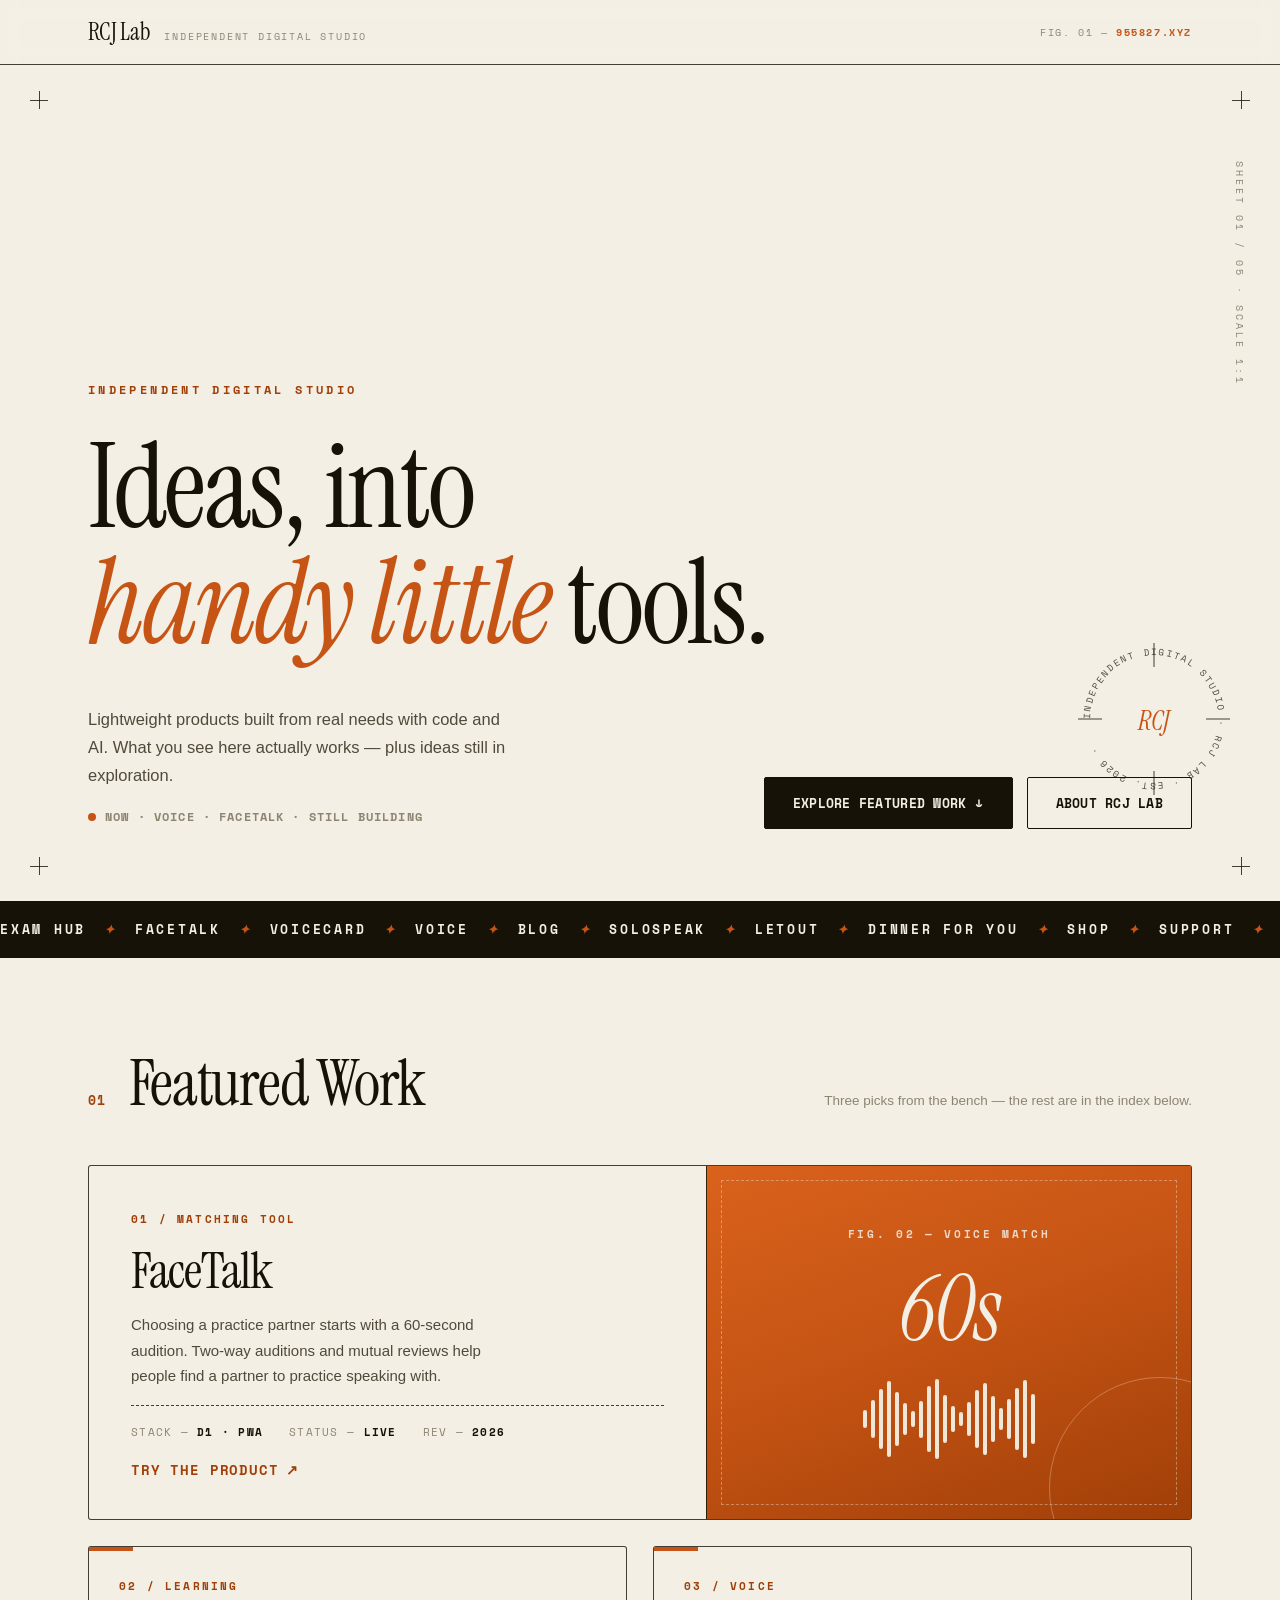
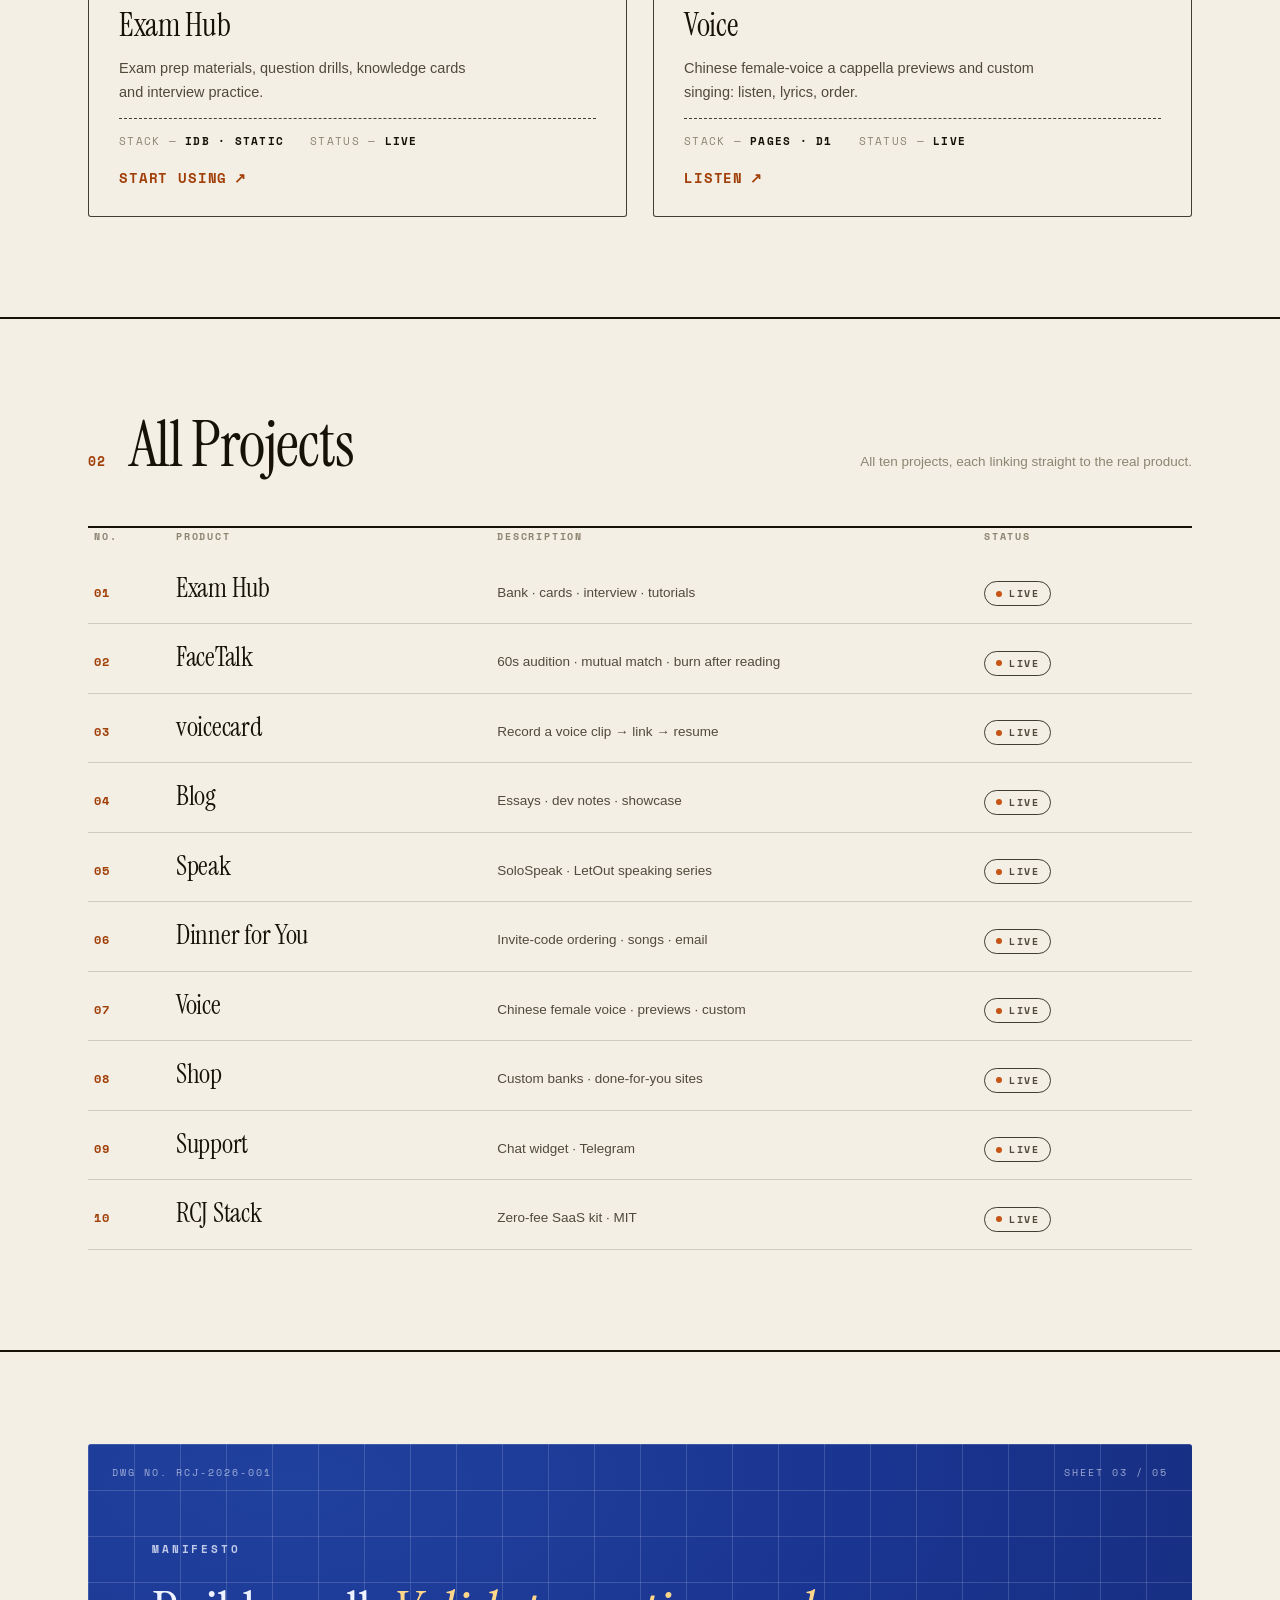
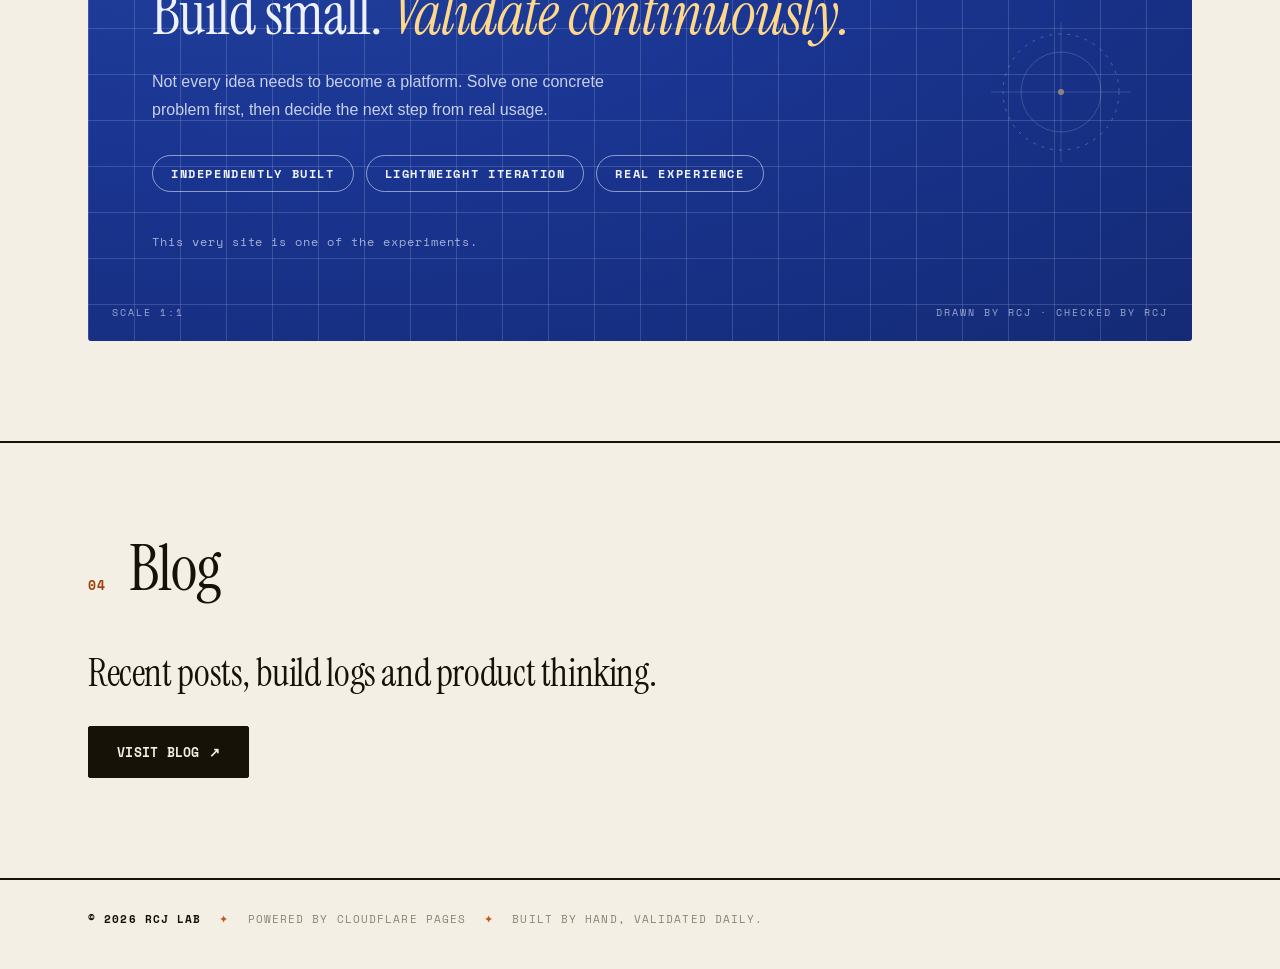
==== index.html @ c930bc8a "feat(home): visual overhaul — drafting-desk editorial redesign Paper editorial aesthetic with drafti" ====
<!DOCTYPE html>
<html lang="en">
<head>
  <meta charset="UTF-8" />
  <meta name="viewport" content="width=device-width, initial-scale=1.0" />
  <meta name="theme-color" content="#f3efe5" />
  <meta name="baidu-site-verification" content="codeva-40LTzpn5C7" />
  <meta name="bytedance-verification-code" content="Mkh+s4SDJ3anPs13BmdV" />
  <title>RCJ Lab · Independent Digital Studio</title>
  <link rel="canonical" href="https://955827.xyz/" />
  <meta name="description" content="RCJ Lab — an independent digital studio turning ideas into handy little tools. Exam prep, speaking, voice, content & life — ten real products, served fast." />
  <!-- Open Graph / 社交分享 -->
  <meta property="og:type" content="website" />
  <meta property="og:site_name" content="RCJ Lab" />
  <meta property="og:title" content="RCJ Lab · Independent Digital Studio" />
  <meta property="og:description" content="An independent digital studio turning ideas into handy little tools. Exam prep, speaking, voice, content & life — ten real products, served fast." />
  <meta property="og:url" content="https://955827.xyz/" />
  <meta name="twitter:card" content="summary_large_image" />
  <meta name="twitter:title" content="RCJ Lab · Independent Digital Studio" />
  <meta name="twitter:description" content="An independent digital studio turning ideas into handy little tools. Exam prep, speaking, voice, content & life — ten real products, served fast." />
  <meta property="og:image" content="https://955827.xyz/assets/og-cover.png" />
  <meta name="twitter:image" content="https://955827.xyz/assets/og-cover.png" />
  <script type="application/ld+json">
  {
    "@context": "https://schema.org",
    "@type": "WebSite",
    "name": "RCJ Lab",
    "url": "https://955827.xyz/",
    "description": "RCJ Lab — an independent digital studio turning ideas into handy little tools.",
    "author": {
      "@type": "Person",
      "name": "RCJ9527"
    }
  }
  </script>
  <link rel="icon" href="data:image/svg+xml,%3Csvg xmlns='http://www.w3.org/2000/svg' viewBox='0 0 64 64'%3E%3Crect width='64' height='64' rx='14' fill='%23f5b355'/%3E%3Ctext x='32' y='45' text-anchor='middle' font-family='system-ui' font-size='34' font-weight='800' fill='%2313101a'%3ER%3C/text%3E%3C/svg%3E" />
  <link rel="preload" href="assets/fonts/instrument-serif-400.woff2" as="font" type="font/woff2" crossorigin />
  <link rel="preload" href="assets/fonts/space-mono-700.woff2" as="font" type="font/woff2" crossorigin />
  <link rel="preload" href="assets/fonts/rcj-serif-sc-700.subset.woff2" as="font" type="font/woff2" crossorigin />
  <script>document.documentElement.classList.add('js');</script>
  <style>
    /* ============================================================
       RCJ Lab · 主站改版 2026-10-25 「Drafting Desk」
       纸面编辑排版 · 工程图纸标注语言 · 蓝晒图宣言区块
       字体：Instrument Serif（display）+ Space Mono（标注）+ 系统正文
       约束：首屏不依赖 JS；无大型图片/动画库；尊重 prefers-reduced-motion
       ============================================================ */
    /* 自托管显示/标注字体（latin 子集，共 ~76KB，零第三方请求）：
       Instrument Serif 做 display 标题，Space Mono 做图纸标注；zh/ja 标题回退 Noto Serif SC 子集 */
    @font-face {
      font-family: "Instrument Serif";
      src: url("assets/fonts/instrument-serif-400.woff2") format("woff2");
      font-weight: 400; font-style: normal; font-display: swap;
    }
    @font-face {
      font-family: "Instrument Serif";
      src: url("assets/fonts/instrument-serif-400-italic.woff2") format("woff2");
      font-weight: 400; font-style: italic; font-display: swap;
    }
    @font-face {
      font-family: "Space Mono";
      src: url("assets/fonts/space-mono-400.woff2") format("woff2");
      font-weight: 400; font-style: normal; font-display: swap;
    }
    @font-face {
      font-family: "Space Mono";
      src: url("assets/fonts/space-mono-700.woff2") format("woff2");
      font-weight: 700; font-style: normal; font-display: swap;
    }
    /* 自托管 Noto Serif SC 700 子集：zh/ja 标题回退用 */
    @font-face {
      font-family: "Noto Serif SC";
      src: url("assets/fonts/rcj-serif-sc-700.subset.woff2") format("woff2");
      font-weight: 700;
      font-style: normal;
      font-display: swap;
    }
    :root {
      --paper: #f3efe5;
      --paper-2: #ebe5d6;
      --ink: #171208;
      --ink-2: #514a3b;
      --ink-3: #8d8471;
      --line: rgba(23, 18, 8, .16);
      --line-strong: rgba(23, 18, 8, .8);
      --accent: #c65414;
      --accent-deep: #a03f08;
      --accent-soft: rgba(198, 84, 20, .08);
      --blueprint: #1a3591;
      --blueprint-deep: #142a75;
      --bp-ink: #eef2ff;
      --bp-line: rgba(238, 242, 255, .16);
      --serif: "Instrument Serif", Georgia, "Times New Roman", "Noto Serif SC", "Songti SC", "SimSun", serif;
      --mono: "Space Mono", ui-monospace, "SF Mono", "Cascadia Mono", Consolas, monospace;
      --sans: -apple-system, BlinkMacSystemFont, "Segoe UI", "PingFang SC", "Hiragino Sans GB", "Microsoft YaHei", "Noto Sans CJK SC", sans-serif;
      --maxw: 1160px;
    }
    * { box-sizing: border-box; margin: 0; padding: 0; }
    html { scroll-behavior: smooth; }
    @media (prefers-reduced-motion: reduce) { html { scroll-behavior: auto; } }
    body {
      font-family: var(--sans);
      background: var(--paper);
      color: var(--ink);
      font-size: 16px;
      line-height: 1.7;
      -webkit-font-smoothing: antialiased;
      text-rendering: optimizeLegibility;
    }
    a { color: inherit; text-decoration: none; }
    a:focus-visible, button:focus-visible { outline: 2px solid var(--accent); outline-offset: 3px; }
    ::selection { background: var(--ink); color: var(--paper); }
    .container { max-width: var(--maxw); margin: 0 auto; padding: 0 28px; }
    main { position: relative; z-index: 1; }
    section[id] { scroll-margin-top: 76px; }

    /* ---------- 顶部导航 ---------- */
    .site-header {
      position: sticky; top: 0; z-index: 50;
      background: rgba(243, 239, 229, .88);
      -webkit-backdrop-filter: blur(8px);
      backdrop-filter: blur(8px);
      border-bottom: 1px solid var(--line-strong);
    }
    .header-inner { display: flex; align-items: center; gap: 20px; min-height: 64px; }
    .wordmark { display: flex; align-items: baseline; gap: 14px; }
    .wm-name { font-family: var(--serif); font-size: 24px; font-weight: 400; letter-spacing: -.01em; }
    .wm-sub { font-family: var(--mono); font-size: 10px; letter-spacing: .18em; color: var(--ink-3); text-transform: uppercase; }
    .header-reg { margin-left: auto; font-family: var(--mono); font-size: 10px; letter-spacing: .16em; color: var(--ink-3); }
    .header-reg b { color: var(--accent); font-weight: 700; }

    /* ---------- 通用排版件 ---------- */
    .mono-tag {
      display: inline-flex; align-items: center; gap: 10px;
      font-family: var(--mono); font-size: 11px; font-weight: 700;
      letter-spacing: .2em; text-transform: uppercase; color: var(--accent-deep);
    }
    .mono-tag::before { content: ""; width: 26px; height: 2px; background: var(--accent); }

    /* ---------- Hero（图纸桌 · 不对称左对齐 + 定位十字 + 旋转印章） ---------- */
    .hero {
      position: relative; overflow: hidden;
      min-height: calc(100vh - 64px);
      display: flex; align-items: flex-end;
      padding: 96px 0 72px;
    }
    /* 图纸定位十字（四角 registration marks） */
    .reg { position: absolute; width: 18px; height: 18px; pointer-events: none; }
    .reg::before, .reg::after { content: ""; position: absolute; background: var(--line-strong); }
    .reg::before { left: 50%; top: 0; width: 1px; height: 100%; }
    .reg::after { top: 50%; left: 0; height: 1px; width: 100%; }
    .reg.tl { top: 26px; left: 30px; } .reg.tr { top: 26px; right: 30px; }
    .reg.bl { bottom: 26px; left: 30px; } .reg.br { bottom: 26px; right: 30px; }
    .hero-inner { position: relative; z-index: 2; width: 100%; }
    .hero-eyebrow { font-family: var(--mono); font-size: 12px; font-weight: 700; letter-spacing: .28em; color: var(--accent-deep); text-transform: uppercase; }
    .hero-title {
      margin-top: 30px;
      font-family: var(--serif); font-weight: 400;
      font-size: clamp(3.2rem, 9.2vw, 8.6rem);
      line-height: .98; letter-spacing: -.02em;
      max-width: 12em;
    }
    .hero-title em { font-style: italic; color: var(--accent); }
    html[lang="zh-CN"] .hero-title em, html[lang="ja"] .hero-title em { font-style: normal; }
    .hero-foot { display: flex; align-items: flex-end; justify-content: space-between; gap: 40px; margin-top: 44px; flex-wrap: wrap; }
    .hero-sub { max-width: 46ch; color: var(--ink-2); font-size: 16.5px; }
    .hero-now {
      margin-top: 18px; display: inline-flex; align-items: center; gap: 9px;
      font-family: var(--mono); font-size: 11.5px; font-weight: 700; letter-spacing: .1em; text-transform: uppercase; color: var(--ink-3);
    }
    .live-dot { width: 8px; height: 8px; border-radius: 50%; background: var(--accent); animation: live-pulse 2.4s ease-in-out infinite; }
    @keyframes live-pulse { 0%, 100% { box-shadow: 0 0 0 0 rgba(198, 84, 20, .45); } 50% { box-shadow: 0 0 0 7px rgba(198, 84, 20, 0); } }
    @media (prefers-reduced-motion: reduce) { .live-dot { animation: none; } }
    .hero-ctas { display: flex; gap: 14px; margin-top: 30px; flex-wrap: wrap; }
    .btn {
      position: relative; display: inline-flex; align-items: center; gap: 9px;
      padding: 14px 28px; border-radius: 2px; font-weight: 700;
      font-family: var(--mono); font-size: 13px; letter-spacing: .02em; text-transform: uppercase;
      border: 1px solid var(--ink);
      transition: background .18s ease, color .18s ease, border-color .18s ease, transform .18s ease;
    }
    .btn-primary { background: var(--ink); color: var(--paper); }
    .btn-primary:hover { background: var(--accent); border-color: var(--accent); transform: translateY(-2px); }
    .btn-ghost { background: transparent; color: var(--ink); }
    .btn-ghost:hover { background: var(--ink); color: var(--paper); transform: translateY(-2px); }
    .btn .arr { display: inline-block; transition: transform .18s ease; }
    .btn:hover .arr { transform: translateX(4px); }
    /* 旋转圆章（SVG textPath，装饰） */
    .stamp {
      position: absolute; right: 40px; bottom: 96px; z-index: 1;
      width: 172px; height: 172px; pointer-events: none;
    }
    .stamp .ring { animation: spin 42s linear infinite; transform-origin: 50% 50%; }
    @keyframes spin { to { transform: rotate(360deg); } }
    @media (prefers-reduced-motion: reduce) { .stamp .ring { animation: none; } }
    .stamp text { font-family: var(--mono); font-size: 9.2px; letter-spacing: .16em; fill: var(--ink-2); }
    .stamp .core { font-family: var(--serif); font-style: italic; font-size: 26px; fill: var(--accent); letter-spacing: 0; }
    .stamp .cross { stroke: var(--line-strong); stroke-width: 1; }
    .hero-meta {
      position: absolute; top: 96px; right: 32px; z-index: 1;
      writing-mode: vertical-rl;
      font-family: var(--mono); font-size: 10px; letter-spacing: .3em; color: var(--ink-3); text-transform: uppercase;
    }
    /* Hero 入场编排 */
    .hero-eyebrow, .hero-title, .hero-foot, .hero-ctas, .stamp, .hero-meta {
      opacity: 0; animation: heroRise .9s cubic-bezier(.22, 1.2, .36, 1) both;
    }
    .hero-eyebrow { animation-delay: .05s; }
    .hero-title { animation-delay: .16s; }
    .hero-foot { animation-delay: .34s; }
    .hero-ctas { animation-delay: .48s; }
    .stamp { animation-delay: .62s; }
    .hero-meta { animation-delay: .68s; }
    @keyframes heroRise { from { opacity: 0; transform: translateY(22px); } to { opacity: 1; transform: translateY(0); } }
    @media (prefers-reduced-motion: reduce) {
      .hero-eyebrow, .hero-title, .hero-foot, .hero-ctas, .stamp, .hero-meta { animation: none; opacity: 1; }
    }

    /* ---------- 跑马灯（产品索引条，CSS 无限滚动） ---------- */
    .marquee {
      background: var(--ink); color: var(--paper);
      overflow: hidden; white-space: nowrap;
      padding: 13px 0; border-top: 1px solid var(--ink); border-bottom: 1px solid var(--ink);
    }
    .marquee-track { display: inline-flex; animation: mq 26s linear infinite; }
    .marquee-track > span {
      font-family: var(--mono); font-size: 12.5px; font-weight: 700; letter-spacing: .22em; text-transform: uppercase;
      padding-right: .22em;
    }
    .marquee-track .sep { color: var(--accent); padding: 0 18px; }
    @keyframes mq { to { transform: translateX(-50%); } }
    @media (prefers-reduced-motion: reduce) { .marquee-track { animation: none; } }

    /* ---------- 通用区块（顶部粗实线 = 图纸分幅线） ---------- */
    .section { padding: 92px 0 100px; border-top: 2px solid var(--ink); }
    .sec-head {
      display: flex; align-items: baseline; gap: 22px; flex-wrap: wrap;
      margin-bottom: 48px;
    }
    .sec-num { font-family: var(--mono); font-size: 13px; font-weight: 700; color: var(--accent-deep); letter-spacing: .1em; }
    .sec-title { font-family: var(--serif); font-weight: 400; font-size: clamp(2.4rem, 5vw, 4.2rem); letter-spacing: -.02em; line-height: 1.05; }
    .sec-sub { margin-left: auto; color: var(--ink-3); font-size: 13.5px; max-width: 30em; text-align: right; }

    /* ---------- 精选作品（规格卡） ---------- */
    .feature-card {
      display: grid; grid-template-columns: 1.12fr .88fr;
      background: var(--paper); border: 1px solid var(--line-strong); border-radius: 3px;
      transition: transform .22s ease, box-shadow .22s ease;
      position: relative;
    }
    .feature-card::after {
      content: "↗"; position: absolute; top: 14px; right: 16px; z-index: 3;
      font-family: var(--mono); font-size: 18px; color: var(--paper);
      opacity: 0; transform: translate(-6px, 6px); transition: opacity .2s ease, transform .2s ease;
    }
    .feature-card:hover { transform: translateY(-4px); box-shadow: 8px 8px 0 var(--ink); }
    .feature-card:hover::after { opacity: 1; transform: translate(0, 0); }
    @media (hover: none) { .feature-card:hover { transform: none; box-shadow: none; } }
    .feature-info { padding: 44px 42px 38px; display: flex; flex-direction: column; align-items: flex-start; gap: 16px; }
    .feature-tag { font-family: var(--mono); font-size: 11px; font-weight: 700; letter-spacing: .2em; color: var(--accent-deep); text-transform: uppercase; }
    .feature-name { font-family: var(--serif); font-weight: 400; font-size: clamp(2.4rem, 4vw, 3.8rem); letter-spacing: -.02em; line-height: 1; }
    .feature-desc { color: var(--ink-2); font-size: 15px; max-width: 46ch; }
    .feature-spec {
      margin-top: auto; padding-top: 18px; width: 100%;
      border-top: 1px dashed var(--line-strong);
      display: flex; gap: 26px; flex-wrap: wrap;
      font-family: var(--mono); font-size: 10.5px; letter-spacing: .12em; text-transform: uppercase; color: var(--ink-3);
    }
    .feature-spec b { color: var(--ink); font-weight: 700; }
    .feature-cta { color: var(--accent-deep); font-weight: 700; font-size: 14px; font-family: var(--mono); letter-spacing: .06em; text-transform: uppercase; display: inline-flex; align-items: center; gap: 7px; }
    .feature-cta span:last-child { display: inline-block; transition: transform .18s ease; }
    .feature-card:hover .feature-cta span:last-child { transform: translateX(5px); }
    /* 主卡视觉区：信号橙底 + 声波（品牌记忆点） */
    .feature-visual {
      position: relative; overflow: hidden;
      background: linear-gradient(160deg, #d9621c 0%, var(--accent) 46%, var(--accent-deep) 100%);
      border-left: 1px solid var(--line-strong);
      display: flex; flex-direction: column; justify-content: center; align-items: center; gap: 22px; padding: 40px;
    }
    .feature-visual::before {
      content: ""; position: absolute; inset: 14px;
      border: 1px dashed rgba(243, 239, 229, .38); pointer-events: none;
    }
    .feature-visual::after {
      content: ""; position: absolute; width: 220px; height: 220px; border: 1px solid rgba(243, 239, 229, .3);
      border-radius: 50%; right: -80px; bottom: -80px;
    }
    .visual-label { font-family: var(--mono); font-size: 11px; font-weight: 700; letter-spacing: .24em; color: rgba(243, 239, 229, .85); text-transform: uppercase; }
    .visual-big { font-family: var(--serif); font-style: italic; font-size: clamp(4rem, 7vw, 6.4rem); color: var(--paper); line-height: 1; letter-spacing: -.02em; }
    .wave { display: flex; align-items: center; gap: 4px; height: 84px; }
    .wave i { width: 4px; border-radius: 2px; background: rgba(243, 239, 229, .95); transform-origin: center; animation: eq 1.7s ease-in-out infinite alternate; }
    .wave i:nth-child(3n) { animation-duration: 1.4s; animation-delay: -.3s; }
    .wave i:nth-child(3n+1) { animation-duration: 1.9s; animation-delay: -.8s; }
    .wave i:nth-child(3n+2) { animation-duration: 1.6s; animation-delay: -.5s; }
    @keyframes eq { from { transform: scaleY(.3); } to { transform: scaleY(1); } }
    @media (prefers-reduced-motion: reduce) { .wave i { animation: none; } }
    .feature-secondary { display: grid; grid-template-columns: repeat(2, 1fr); gap: 26px; margin-top: 26px; }
    .mini-card {
      position: relative; background: var(--paper);
      border: 1px solid var(--line-strong); border-radius: 3px;
      padding: 30px 30px 26px; display: flex; flex-direction: column; gap: 13px;
      transition: transform .22s ease, box-shadow .22s ease;
    }
    .mini-card:hover { transform: translateY(-4px); box-shadow: 8px 8px 0 var(--ink); }
    @media (hover: none) { .mini-card:hover { transform: none; box-shadow: none; } }
    .mini-card::before { content: ""; position: absolute; top: 0; left: 0; width: 44px; height: 4px; background: var(--accent); }
    .mini-name { font-family: var(--serif); font-weight: 400; font-size: 2rem; letter-spacing: -.01em; line-height: 1.05; }
    .mini-desc { color: var(--ink-2); font-size: 14.5px; max-width: 44ch; }
    .mini-card .feature-spec { margin-top: auto; padding-top: 14px; }
    .mini-card .feature-cta { margin-top: 2px; }

    /* ---------- 全部项目（BOM 索引表） ---------- */
    .bom { border-top: 2px solid var(--ink); }
    .bom-row {
      display: grid; grid-template-columns: 64px 1.1fr 1.7fr 150px 34px;
      align-items: baseline; gap: 18px;
      padding: 17px 6px; border-bottom: 1px solid var(--line);
      transition: background .16s ease, padding .16s ease;
      position: relative;
    }
    .bom-row:hover { background: var(--accent-soft); padding-left: 14px; }
    .bom-no { font-family: var(--mono); font-size: 12px; font-weight: 700; color: var(--accent-deep); letter-spacing: .08em; }
    .bom-name { font-family: var(--serif); font-size: 1.7rem; letter-spacing: -.01em; line-height: 1.15; }
    .bom-desc { color: var(--ink-2); font-size: 13.5px; }
    .bom-status {
      justify-self: start; display: inline-flex; align-items: center; gap: 7px;
      font-family: var(--mono); font-size: 10px; font-weight: 700; letter-spacing: .16em; text-transform: uppercase;
      border: 1px solid var(--line-strong); border-radius: 999px; padding: 3px 11px; color: var(--ink-2);
    }
    .bom-status i { width: 6px; height: 6px; border-radius: 50%; background: var(--accent); }
    .bom-arr { font-family: var(--mono); font-size: 15px; color: var(--ink); opacity: 0; transform: translateX(-8px); transition: opacity .18s ease, transform .18s ease; }
    .bom-row:hover .bom-arr { opacity: 1; transform: translateX(0); }
    .bom-head {
      display: grid; grid-template-columns: 64px 1.1fr 1.7fr 150px 34px; gap: 18px;
      padding: 0 6px 10px;
      font-family: var(--mono); font-size: 10px; font-weight: 700; letter-spacing: .18em; text-transform: uppercase; color: var(--ink-3);
    }

    /* ---------- 蓝晒图宣言（About） ---------- */
    .blueprint {
      position: relative; overflow: hidden;
      background:
        linear-gradient(var(--bp-line) 1px, transparent 1px),
        linear-gradient(90deg, var(--bp-line) 1px, transparent 1px),
        radial-gradient(120% 130% at 18% 8%, #21419e 0%, var(--blueprint) 44%, var(--blueprint-deep) 100%);
      background-size: 46px 46px, 46px 46px, 100% 100%;
      color: var(--bp-ink);
      border-radius: 3px;
      padding: 96px 64px 88px;
    }
    .bp-meta { position: absolute; font-family: var(--mono); font-size: 10px; letter-spacing: .2em; color: rgba(238, 242, 255, .62); text-transform: uppercase; }
    .bp-meta.tl { top: 20px; left: 24px; } .bp-meta.tr { top: 20px; right: 24px; }
    .bp-meta.bl { bottom: 20px; left: 24px; } .bp-meta.br { bottom: 20px; right: 24px; }
    .bp-eyebrow { font-family: var(--mono); font-size: 11px; font-weight: 700; letter-spacing: .26em; text-transform: uppercase; color: rgba(238, 242, 255, .78); }
    .bp-big {
      margin-top: 24px;
      font-family: var(--serif); font-weight: 400;
      font-size: clamp(2.2rem, 4.6vw, 4rem); line-height: 1.12; letter-spacing: -.015em;
      max-width: 22em;
    }
    .bp-big em { font-style: italic; color: #ffd78a; }
    .bp-body { margin-top: 20px; color: rgba(238, 242, 255, .82); font-size: 16px; max-width: 56ch; }
    .bp-tags { display: flex; gap: 12px; flex-wrap: wrap; margin-top: 32px; list-style: none; }
    .bp-tags li {
      font-family: var(--mono); font-size: 11.5px; font-weight: 700; letter-spacing: .14em; text-transform: uppercase;
      border: 1px solid rgba(238, 242, 255, .55); border-radius: 999px; padding: 8px 18px;
    }
    .bp-note { margin-top: 40px; font-family: var(--mono); font-size: 12px; letter-spacing: .08em; color: rgba(238, 242, 255, .66); }
    .bp-compass { position: absolute; right: 56px; top: 50%; transform: translateY(-50%); opacity: .5; pointer-events: none; }
    .bp-compass .c1 { animation: spin 60s linear infinite; transform-origin: 50% 50%; }
    @media (prefers-reduced-motion: reduce) { .bp-compass .c1 { animation: none; } }

    /* ---------- Blog ---------- */
    .blog-line { font-family: var(--serif); font-size: clamp(1.6rem, 3vw, 2.6rem); font-weight: 400; letter-spacing: -.01em; max-width: 24em; line-height: 1.2; }
    .blog .btn { margin-top: 30px; }

    /* ---------- 页脚（链接克制：0 链接） ---------- */
    .site-footer { border-top: 2px solid var(--ink); padding: 30px 0 40px; }
    .footer-inner { display: flex; align-items: center; gap: 18px; flex-wrap: wrap; font-family: var(--mono); font-size: 11px; letter-spacing: .1em; text-transform: uppercase; color: var(--ink-3); }
    .footer-brand { font-weight: 700; color: var(--ink); }
    .footer-inner .sep { color: var(--accent); }

    /* ---------- 滚动显现 ---------- */
    html.js .reveal { opacity: 0; transform: translateY(16px); transition: opacity .6s cubic-bezier(.22, 1.05, .36, 1), transform .6s cubic-bezier(.22, 1.05, .36, 1); }
    html.js .reveal.is-visible { opacity: 1; transform: none; }
    @media (prefers-reduced-motion: reduce) {
      html.js .reveal { opacity: 1; transform: none; transition: none; }
      .feature-card:hover, .mini-card:hover, .btn:hover { transform: none; box-shadow: none; }
    }

    /* ---------- 响应式 ---------- */
    @media (max-width: 980px) {
      .bom-head { grid-template-columns: 44px 1.1fr 1.4fr 34px; }
      .bom-head .h-status { display: none; }
      .bom-row { grid-template-columns: 44px 1.1fr 1.4fr 34px; }
      .bom-status { display: none; }
      .stamp { width: 130px; height: 130px; right: 26px; bottom: 80px; }
      .blueprint { padding: 72px 40px 64px; }
      .bp-compass { display: none; }
    }
    @media (max-width: 900px) {
      .feature-card { grid-template-columns: 1fr; }
      .feature-visual { border-left: 0; border-top: 1px solid var(--line-strong); padding: 30px; min-height: 240px; }
      .feature-secondary { grid-template-columns: 1fr; }
      .sec-sub { margin-left: 0; text-align: left; }
      .hero-meta { display: none; }
    }
    @media (max-width: 640px) {
      .container { padding: 0 20px; }
      .header-inner { min-height: 56px; }
      .wm-sub { display: none; }
      .header-reg { display: none; }
      .hero { padding: 64px 0 56px; min-height: auto; }
      .reg.tl, .reg.tr { top: 16px; } .reg.bl, .reg.br { bottom: 16px; }
      .reg.tl, .reg.bl { left: 18px; } .reg.tr, .reg.br { right: 18px; }
      .stamp { display: none; }
      .hero-foot { margin-top: 32px; }
      .section { padding: 60px 0 64px; }
      .sec-head { margin-bottom: 32px; }
      .feature-info { padding: 28px 24px 24px; }
      .bom-head { grid-template-columns: 34px 1fr 34px; }
      .bom-head .h-desc { display: none; }
      .bom-row { grid-template-columns: 34px 1fr 34px; row-gap: 4px; }
      .bom-desc { grid-column: 2; grid-row: 2; }
      .bom-name { font-size: 1.35rem; }
      .blueprint { padding: 56px 24px 52px; }
      .bp-meta.tr, .bp-meta.bl { display: none; }
      .hero-ctas { flex-direction: column; align-items: stretch; }
      .btn { justify-content: center; }
      .site-footer { padding: 24px 0 32px; }
    }
    @media (min-width: 1440px) {
      :root { --maxw: 1260px; }
      .section { padding: 108px 0 116px; }
      .blueprint { padding: 112px 72px 100px; }
    }
  </style>
  <noscript>
    <style>html.js .reveal { opacity: 1 !important; transform: none !important; }</style>
  </noscript>
</head>
<body>
  <!-- ============== 顶部导航 ============== -->
  <header class="site-header">
    <div class="container header-inner">
      <a class="wordmark" href="/" aria-label="RCJ Lab">
        <span class="wm-name">RCJ Lab</span>
        <span class="wm-sub">Independent Digital Studio</span>
      </a>
      <span class="header-reg" aria-hidden="true">FIG. 01 — <b>955827.XYZ</b></span>
    </div>
  </header>

  <!-- ============== Hero：图纸桌 ============== -->
  <section class="hero" id="top">
    <span class="reg tl" aria-hidden="true"></span>
    <span class="reg tr" aria-hidden="true"></span>
    <span class="reg bl" aria-hidden="true"></span>
    <span class="reg br" aria-hidden="true"></span>
    <p class="hero-meta" aria-hidden="true">SHEET 01 / 05 · SCALE 1:1</p>

    <div class="container hero-inner">
      <p class="hero-eyebrow" data-i18n="heroEyebrow">Independent Digital Studio</p>
      <h1 class="hero-title" data-i18n="heroTitle">Ideas, into<br><em>handy little</em> tools.</h1>
      <div class="hero-foot">
        <div>
          <p class="hero-sub" data-i18n="heroSub">Lightweight products built from real needs with code and AI. What you see here actually works — plus ideas still in exploration.</p>
          <p class="hero-now"><span class="live-dot" aria-hidden="true"></span><span data-i18n="heroNow">NOW · Voice · FaceTalk · still building</span></p>
        </div>
        <div class="hero-ctas">
          <a class="btn btn-primary" href="#work"><span data-i18n="ctaWork">Explore featured work</span><span class="arr" aria-hidden="true">↓</span></a>
          <a class="btn btn-ghost" href="#lab"><span data-i18n="ctaLab">About RCJ Lab</span></a>
        </div>
      </div>
    </div>

    <!-- 旋转圆章：工作室印章 -->
    <svg class="stamp" viewBox="0 0 172 172" aria-hidden="true">
      <defs>
        <path id="stamp-circ" d="M86,86 m-64,0 a64,64 0 1,1 128,0 a64,64 0 1,1 -128,0" />
      </defs>
      <g class="ring">
        <text><textPath href="#stamp-circ">INDEPENDENT DIGITAL STUDIO · RCJ LAB · EST. 2026 ·&#160;</textPath></text>
      </g>
      <line class="cross" x1="86" y1="10" x2="86" y2="34" />
      <line class="cross" x1="86" y1="138" x2="86" y2="162" />
      <line class="cross" x1="10" y1="86" x2="34" y2="86" />
      <line class="cross" x1="138" y1="86" x2="162" y2="86" />
      <text class="core" x="86" y="97" text-anchor="middle">RCJ</text>
    </svg>
  </section>

  <!-- ============== 产品索引跑马灯 ============== -->
  <div class="marquee" aria-hidden="true">
    <div class="marquee-track">
      <span>Exam Hub<i class="sep">✦</i>FaceTalk<i class="sep">✦</i>Voicecard<i class="sep">✦</i>Voice<i class="sep">✦</i>Blog<i class="sep">✦</i>SoloSpeak<i class="sep">✦</i>LetOut<i class="sep">✦</i>Dinner for You<i class="sep">✦</i>Shop<i class="sep">✦</i>Support<i class="sep">✦</i>RCJ Stack<i class="sep">✦</i></span>
      <span>Exam Hub<i class="sep">✦</i>FaceTalk<i class="sep">✦</i>Voicecard<i class="sep">✦</i>Voice<i class="sep">✦</i>Blog<i class="sep">✦</i>SoloSpeak<i class="sep">✦</i>LetOut<i class="sep">✦</i>Dinner for You<i class="sep">✦</i>Shop<i class="sep">✦</i>Support<i class="sep">✦</i>RCJ Stack<i class="sep">✦</i></span>
    </div>
  </div>

  <main>
    <!-- ============== 01 · 精选作品 ============== -->
    <section class="section" id="work">
      <div class="container">
        <header class="sec-head reveal">
          <span class="sec-num" aria-hidden="true">01</span>
          <h2 class="sec-title" data-i18n="featTitle">Featured Work</h2>
          <p class="sec-sub" data-i18n="featSub">Three picks from the bench — the rest are in the index below.</p>
        </header>

        <!-- 头条主推：FaceTalk -->
        <a class="feature-card reveal" href="https://facetalk.955827.xyz" target="_blank" rel="noopener">
          <div class="feature-info">
            <p class="feature-tag" data-i18n="ftTag">01 / Matching Tool</p>
            <h3 class="feature-name">FaceTalk</h3>
            <p class="feature-desc" data-i18n="ftDesc">Choosing a practice partner starts with a 60-second audition. Two-way auditions and mutual reviews help people find a partner to practice speaking with.</p>
            <div class="feature-spec">
              <span>STACK — <b>D1 · PWA</b></span>
              <span>STATUS — <b>LIVE</b></span>
              <span>REV — <b>2026</b></span>
            </div>
            <span class="feature-cta"><span data-i18n="ftCta">Try the product</span><span aria-hidden="true">↗</span></span>
          </div>
          <div class="feature-visual" aria-hidden="true">
            <p class="visual-label">Fig. 02 — Voice Match</p>
            <p class="visual-big">60s</p>
            <div class="wave">
              <i style="height:22%"></i><i style="height:46%"></i><i style="height:72%"></i><i style="height:90%"></i><i style="height:64%"></i><i style="height:38%"></i><i style="height:20%"></i><i style="height:44%"></i><i style="height:78%"></i><i style="height:96%"></i><i style="height:58%"></i><i style="height:30%"></i><i style="height:16%"></i><i style="height:40%"></i><i style="height:68%"></i><i style="height:86%"></i><i style="height:54%"></i><i style="height:26%"></i><i style="height:48%"></i><i style="height:74%"></i><i style="height:92%"></i><i style="height:60%"></i>
            </div>
          </div>
        </a>

        <!-- 次级精选：Exam / Voice -->
        <div class="feature-secondary">
          <a class="mini-card reveal" href="https://exam.955827.xyz" target="_blank" rel="noopener">
            <p class="feature-tag" data-i18n="ehTag">02 / Learning</p>
            <h3 class="mini-name">Exam Hub</h3>
            <p class="mini-desc" data-i18n="ehDesc">Exam prep materials, question drills, knowledge cards and interview practice.</p>
            <div class="feature-spec">
              <span>STACK — <b>IDB · STATIC</b></span>
              <span>STATUS — <b>LIVE</b></span>
            </div>
            <span class="feature-cta"><span data-i18n="ehCta">Start using</span><span aria-hidden="true">↗</span></span>
          </a>
          <a class="mini-card reveal" href="https://voice.955827.xyz" target="_blank" rel="noopener">
            <p class="feature-tag" data-i18n="voTag">03 / Voice</p>
            <h3 class="mini-name">Voice</h3>
            <p class="mini-desc" data-i18n="voDesc">Chinese female-voice a cappella previews and custom singing: listen, lyrics, order.</p>
            <div class="feature-spec">
              <span>STACK — <b>PAGES · D1</b></span>
              <span>STATUS — <b>LIVE</b></span>
            </div>
            <span class="feature-cta"><span data-i18n="voCta">Listen</span><span aria-hidden="true">↗</span></span>
          </a>
        </div>
      </div>
    </section>

    <!-- ============== 02 · 全部项目（BOM 索引表） ============== -->
    <section class="section" id="projects">
      <div class="container">
        <header class="sec-head reveal">
          <span class="sec-num" aria-hidden="true">02</span>
          <h2 class="sec-title" data-i18n="allTitle">All Projects</h2>
          <p class="sec-sub" data-i18n="allSub">All ten projects, each linking straight to the real product.</p>
        </header>

        <div class="bom reveal">
          <div class="bom-head" aria-hidden="true">
            <span>No.</span><span>Product</span><span class="h-desc">Description</span><span class="h-status">Status</span><span></span>
          </div>
          <a class="bom-row" href="https://exam.955827.xyz" target="_blank" rel="noopener">
            <span class="bom-no">01</span>
            <span class="bom-name">Exam Hub</span>
            <span class="bom-desc" data-i18n="pExam">Bank · cards · interview · tutorials</span>
            <span class="bom-status"><i aria-hidden="true"></i>LIVE</span>
            <span class="bom-arr" aria-hidden="true">→</span>
          </a>
          <a class="bom-row" href="https://facetalk.955827.xyz" target="_blank" rel="noopener">
            <span class="bom-no">02</span>
            <span class="bom-name">FaceTalk</span>
            <span class="bom-desc" data-i18n="pFace">60s audition · mutual match · burn after reading</span>
            <span class="bom-status"><i aria-hidden="true"></i>LIVE</span>
            <span class="bom-arr" aria-hidden="true">→</span>
          </a>
          <a class="bom-row" href="https://card.955827.xyz" target="_blank" rel="noopener">
            <span class="bom-no">03</span>
            <span class="bom-name">voicecard</span>
            <span class="bom-desc" data-i18n="pCard">Record a voice clip → link → resume</span>
            <span class="bom-status"><i aria-hidden="true"></i>LIVE</span>
            <span class="bom-arr" aria-hidden="true">→</span>
          </a>
          <a class="bom-row" href="https://blog.955827.xyz" target="_blank" rel="noopener">
            <span class="bom-no">04</span>
            <span class="bom-name">Blog</span>
            <span class="bom-desc" data-i18n="pBlog">Essays · dev notes · showcase</span>
            <span class="bom-status"><i aria-hidden="true"></i>LIVE</span>
            <span class="bom-arr" aria-hidden="true">→</span>
          </a>
          <a class="bom-row" href="https://speak.955827.xyz" target="_blank" rel="noopener">
            <span class="bom-no">05</span>
            <span class="bom-name">Speak</span>
            <span class="bom-desc" data-i18n="pSpeak">SoloSpeak · LetOut speaking series</span>
            <span class="bom-status"><i aria-hidden="true"></i>LIVE</span>
            <span class="bom-arr" aria-hidden="true">→</span>
          </a>
          <a class="bom-row" href="https://dinner.955827.xyz" target="_blank" rel="noopener">
            <span class="bom-no">06</span>
            <span class="bom-name">Dinner for You</span>
            <span class="bom-desc" data-i18n="pDinner">Invite-code ordering · songs · email</span>
            <span class="bom-status"><i aria-hidden="true"></i>LIVE</span>
            <span class="bom-arr" aria-hidden="true">→</span>
          </a>
          <a class="bom-row" href="https://voice.955827.xyz" target="_blank" rel="noopener">
            <span class="bom-no">07</span>
            <span class="bom-name">Voice</span>
            <span class="bom-desc" data-i18n="pVoice">Chinese female voice · previews · custom</span>
            <span class="bom-status"><i aria-hidden="true"></i>LIVE</span>
            <span class="bom-arr" aria-hidden="true">→</span>
          </a>
          <a class="bom-row" href="https://shop.955827.xyz" target="_blank" rel="noopener">
            <span class="bom-no">08</span>
            <span class="bom-name">Shop</span>
            <span class="bom-desc" data-i18n="pShop">Custom banks · done-for-you sites</span>
            <span class="bom-status"><i aria-hidden="true"></i>LIVE</span>
            <span class="bom-arr" aria-hidden="true">→</span>
          </a>
          <a class="bom-row" href="https://support.955827.xyz" target="_blank" rel="noopener">
            <span class="bom-no">09</span>
            <span class="bom-name">Support</span>
            <span class="bom-desc" data-i18n="pSupport">Chat widget · Telegram</span>
            <span class="bom-status"><i aria-hidden="true"></i>LIVE</span>
            <span class="bom-arr" aria-hidden="true">→</span>
          </a>
          <a class="bom-row" href="https://rcj-stack-9xe.pages.dev" target="_blank" rel="noopener">
            <span class="bom-no">10</span>
            <span class="bom-name">RCJ Stack</span>
            <span class="bom-desc" data-i18n="pStack">Zero-fee SaaS kit · MIT</span>
            <span class="bom-status"><i aria-hidden="true"></i>LIVE</span>
            <span class="bom-arr" aria-hidden="true">→</span>
          </a>
        </div>
      </div>
    </section>

    <!-- ============== 03 · 蓝晒图宣言 ============== -->
    <section class="section" id="lab">
      <div class="container">
        <div class="blueprint reveal">
          <span class="bp-meta tl" aria-hidden="true">DWG NO. RCJ-2026-001</span>
          <span class="bp-meta tr" aria-hidden="true">SHEET 03 / 05</span>
          <span class="bp-meta bl" aria-hidden="true">SCALE 1:1</span>
          <span class="bp-meta br" aria-hidden="true">DRAWN BY RCJ · CHECKED BY RCJ</span>

          <svg class="bp-compass" width="150" height="150" viewBox="0 0 150 150" aria-hidden="true">
            <g class="c1">
              <circle cx="75" cy="75" r="58" fill="none" stroke="rgba(238,242,255,.5)" stroke-width="1" stroke-dasharray="3 6" />
              <circle cx="75" cy="75" r="40" fill="none" stroke="rgba(238,242,255,.35)" stroke-width="1" />
              <line x1="75" y1="5" x2="75" y2="145" stroke="rgba(238,242,255,.3)" stroke-width="1" />
              <line x1="5" y1="75" x2="145" y2="75" stroke="rgba(238,242,255,.3)" stroke-width="1" />
            </g>
            <circle cx="75" cy="75" r="3" fill="#ffd78a" />
          </svg>

          <p class="bp-eyebrow" data-i18n="labEyebrow">Manifesto</p>
          <p class="bp-big" data-i18n="aboutBig">Build small. <em>Validate continuously.</em></p>
          <p class="bp-body" data-i18n="aboutBody">Not every idea needs to become a platform. Solve one concrete problem first, then decide the next step from real usage.</p>
          <ul class="bp-tags">
            <li data-i18n="aboutTag1">Independently built</li>
            <li data-i18n="aboutTag2">Lightweight iteration</li>
            <li data-i18n="aboutTag3">Real experience</li>
          </ul>
          <p class="bp-note" data-i18n="siteNote">This very site is one of the experiments.</p>
        </div>
      </div>
    </section>

    <!-- ============== 04 · Blog ============== -->
    <section class="section blog" id="blog">
      <div class="container">
        <header class="sec-head reveal">
          <span class="sec-num" aria-hidden="true">04</span>
          <h2 class="sec-title" data-i18n="blogTitle">Blog</h2>
        </header>
        <p class="blog-line reveal" data-i18n="blogLine">Recent posts, build logs and product thinking.</p>
        <a class="btn btn-primary reveal" href="https://blog.955827.xyz" target="_blank" rel="noopener"><span data-i18n="blogCta">Visit Blog</span><span class="arr" aria-hidden="true">↗</span></a>
      </div>
    </section>
  </main>

  <!-- ============== 页脚（链接克制：0 链接） ============== -->
  <footer class="site-footer">
    <div class="container footer-inner">
      <span class="footer-brand">© 2026 RCJ Lab</span>
      <span class="sep" aria-hidden="true">✦</span>
      <span data-i18n="footerPowered">Powered by Cloudflare Pages</span>
      <span class="sep" aria-hidden="true">✦</span>
      <span data-i18n="footerNote">Built by hand, validated daily.</span>
    </div>
  </footer>

  <script>
  /* ============ 三语切换（zh / en / ja，单文件字典）+ 轻量滚动显现 ============ */
  (function () {
    'use strict';

    var LANGS = ['en', 'zh', 'ja'];
    var DICT = {
      pageTitle: {
        zh: 'RCJ Lab · 把想法，做成顺手的小工具',
        en: 'RCJ Lab · Independent Digital Studio',
        ja: 'RCJ Lab · アイデアを手になじむツールに'
      },
      metaDesc: {
        zh: 'RCJ Lab 独立数字产品工作室：把想法做成顺手的小工具。备考、面试、声音、内容与生活——十个真实产品，极速直达。',
        en: 'RCJ Lab — an independent digital studio turning ideas into handy little tools. Exam prep, speaking, voice, content & life — ten real products, served fast.',
        ja: 'RCJ Lab 独立系デジタルスタジオ：アイデアを手になじむツールに。試験対策、スピーキング、ボイス、コンテンツ・生活——10 の本物のプロダクトを軽快に。'
      },
      heroEyebrow: {
        zh: '独立数字产品工作室',
        en: 'Independent Digital Studio',
        ja: '独立系デジタルスタジオ'
      },
      heroTitle: {
        zh: '把想法，做成<br><em>顺手</em>的小工具。',
        en: 'Ideas, into<br><em>handy little</em> tools.',
        ja: 'アイデアを、<br><em>手になじむ</em>ツールに。'
      },
      heroSub: {
        zh: '从真实需求出发，用代码与 AI 构建轻量产品。这里展示已经做出来的东西，也记录仍在探索的想法。',
        en: 'Lightweight products built from real needs with code and AI. What you see here actually works — plus ideas still in exploration.',
        ja: '実際のニーズから、コードと AI で軽量プロダクトを構築。ここにあるのは本当に動くものと、まだ探索中のアイデア。'
      },
      heroNow: {
        zh: 'NOW · 声音定制 Voice · FaceTalk · 持续构建中',
        en: 'NOW · Voice · FaceTalk · still building',
        ja: 'NOW · Voice · FaceTalk · 構築中'
      },
      ctaWork: { zh: '探索精选作品', en: 'Explore featured work', ja: '注目作品を見る' },
      ctaLab: { zh: '了解 RCJ Lab', en: 'About RCJ Lab', ja: 'RCJ Lab について' },
      featTitle: { zh: '精选作品', en: 'Featured Work', ja: '注目作品' },
      featSub: {
        zh: '工作台上挑出三件——其余都在下面的索引表里。',
        en: 'Three picks from the bench — the rest are in the index below.',
        ja: '作業台から 3 つ厳選——残りは下の索引表に。'
      },
      ftTag: { zh: '01 / 匹配工具', en: '01 / Matching Tool', ja: '01 / マッチングツール' },
      ftDesc: {
        zh: '让练习搭档的选择，从 60 秒试音开始。双向试音、互相评价，帮助需要练习表达的人找到合适的练习搭档。',
        en: 'Choosing a practice partner starts with a 60-second audition. Two-way auditions and mutual reviews help people find a partner to practice speaking with.',
        ja: '練習相手選びは 60 秒のオーディションから。双方向の試聴と相互評価で、話す練習の相手を見つける。'
      },
      ftCta: { zh: '体验产品', en: 'Try the product', ja: '使ってみる' },
      ehTag: { zh: '02 / 学习', en: '02 / Learning', ja: '02 / 学習' },
      ehDesc: {
        zh: '备考资料、题目练习、知识卡片与面试表达训练。',
        en: 'Exam prep materials, question drills, knowledge cards and interview practice.',
        ja: '試験対策資料、問題演習、知識カード、面接トレーニング。'
      },
      ehCta: { zh: '开始使用', en: 'Start using', ja: '使ってみる' },
      voTag: { zh: '03 / 声音', en: '03 / Voice', ja: '03 / ボイス' },
      voDesc: {
        zh: '华语女声清唱试听与声音定制：试听 + 歌词 + 下单。',
        en: 'Chinese female-voice a cappella previews and custom singing: listen, lyrics, order.',
        ja: '華語女性ボーカルのアカペラ試聴とカスタム歌唱：試聴 + 歌詞 + 注文。'
      },
      voCta: { zh: '试听声音', en: 'Listen', ja: '試聴する' },
      allTitle: { zh: '全部项目', en: 'All Projects', ja: '全プロダクト' },
      allSub: {
        zh: '现有十个项目全部保留，每个都直达真实产品。',
        en: 'All ten projects, each linking straight to the real product.',
        ja: '10 プロダクトすべてを掲載、すべて実際のプロダクトに直接リンク。'
      },
      pExam: { zh: '题库 · 知识卡 · 面试 · 教程', en: 'Bank · cards · interview · tutorials', ja: '問題集 · 知識カード · 面接 · チュートリアル' },
      pFace: { zh: '60 秒试音 · 双向互选 · 阅后即焚', en: '60s audition · mutual match · burn after reading', ja: '60秒オーディション · 相互マッチ · 既読後消去' },
      pCard: { zh: '录一段语音，生成链接，贴进简历', en: 'Record a voice clip → link → resume', ja: '音声を録る → リンク生成 → 履歴書に添付' },
      pBlog: { zh: '随笔 · 开发笔记 · 作品橱窗', en: 'Essays · dev notes · showcase', ja: 'エッセイ · 開発メモ · 作品紹介' },
      pSpeak: { zh: 'SoloSpeak · LetOut 讲话系列', en: 'SoloSpeak · LetOut speaking series', ja: 'SoloSpeak · LetOut スピーチシリーズ' },
      pDinner: { zh: '邀请码点餐 · 录歌 · 双向邮件', en: 'Invite-code ordering · songs · email', ja: '招待コード注文 · 録音 · メール' },
      pVoice: { zh: '华语女声 · 清唱试听 · 声音定制', en: 'Chinese female voice · previews · custom', ja: '華語女性ボーカル · 試聴 · カスタム' },
      pShop: { zh: '定制题库 · 代建站服务', en: 'Custom banks · done-for-you sites', ja: 'カスタム問題集 · サイト代行' },
      pSupport: { zh: '聊天 widget · Telegram 通道', en: 'Chat widget · Telegram', ja: 'チャットウィジェット · Telegram' },
      pStack: { zh: '零月费 SaaS 套件 · MIT 开源', en: 'Zero-fee SaaS kit · MIT', ja: '月額ゼロ SaaS キット · MIT' },
      labEyebrow: { zh: '宣言', en: 'Manifesto', ja: 'マニフェスト' },
      aboutBig: {
        zh: '小步构建，<em>持续验证。</em>',
        en: 'Build small. <em>Validate continuously.</em>',
        ja: '小さく作って、<em>継続的に検証。</em>'
      },
      aboutBody: {
        zh: '不是每个想法都需要成为一个大平台。先解决一个具体问题，再根据真实使用情况决定下一步。',
        en: 'Not every idea needs to become a platform. Solve one concrete problem first, then decide the next step from real usage.',
        ja: 'すべてのアイデアが大きなプラットフォームになる必要はない。まず具体的な問題をひとつ解決し、実際の使われ方から次の一歩を決める。'
      },
      aboutTag1: { zh: '独立构建', en: 'Independently built', ja: '自前で構築' },
      aboutTag2: { zh: '轻量迭代', en: 'Lightweight iteration', ja: '軽量な反復' },
      aboutTag3: { zh: '真实体验', en: 'Real experience', ja: '実際の体験' },
      siteNote: {
        zh: '这个站点本身就是其中一个实验。',
        en: 'This very site is one of the experiments.',
        ja: 'このサイト自体が、実験のひとつ。'
      },
      blogTitle: { zh: 'Blog', en: 'Blog', ja: 'Blog' },
      blogLine: {
        zh: '近期文章、构建记录与产品思考。',
        en: 'Recent posts, build logs and product thinking.',
        ja: '最新記事、構築ログ、プロダクト考察。'
      },
      blogCta: { zh: '进入 Blog', en: 'Visit Blog', ja: 'Blog へ' },
      footerPowered: { zh: 'Powered by Cloudflare Pages', en: 'Powered by Cloudflare Pages', ja: 'Powered by Cloudflare Pages' },
      footerNote: { zh: '手工构建，每日验证。', en: 'Built by hand, validated daily.', ja: '手作りで、毎日検証。' }
    };

    function detect() {
      // 纯英文版本：固定 EN；中文（zh/ja）字典完整保留在 DICT 中，未来如需中文版，改这里即可
      return 'en';
    }

    function apply(l) {
      if (LANGS.indexOf(l) < 0) l = 'en';
      document.documentElement.setAttribute('lang', l === 'zh' ? 'zh-CN' : l);
      document.title = DICT.pageTitle[l];
      var md = document.querySelector('meta[name="description"]');
      if (md) md.setAttribute('content', DICT.metaDesc[l]);
      var nodes = document.querySelectorAll('[data-i18n]');
      for (var i = 0; i < nodes.length; i++) {
        var k = nodes[i].getAttribute('data-i18n');
        if (DICT[k] && DICT[k][l]) nodes[i].innerHTML = DICT[k][l];
      }
    }

    apply(detect());

    /* 轻量滚动显现：尊重 prefers-reduced-motion；无 IO 时全部显示 */
    function showAll() {
      var els = document.querySelectorAll('.reveal');
      for (var i = 0; i < els.length; i++) els[i].classList.add('is-visible');
    }
    if (window.matchMedia && window.matchMedia('(prefers-reduced-motion: reduce)').matches) {
      showAll();
    } else if ('IntersectionObserver' in window) {
      var io = new IntersectionObserver(function (entries) {
        entries.forEach(function (en) {
          if (en.isIntersecting) {
            /* 同容器内多个 reveal 依次错峰入场 */
            var sibs = en.target.parentElement.querySelectorAll(':scope > .reveal');
            var idx = Array.prototype.indexOf.call(sibs, en.target);
            en.target.style.transitionDelay = (Math.max(0, idx) * 0.09) + 's';
            en.target.classList.add('is-visible');
            io.unobserve(en.target);
          }
        });
      }, { threshold: 0.08, rootMargin: '0px 0px -40px 0px' });
      var reveals = document.querySelectorAll('.reveal');
      for (var r = 0; r < reveals.length; r++) io.observe(reveals[r]);
    } else {
      showAll();
    }
  })();
  </script>
</body>
</html>
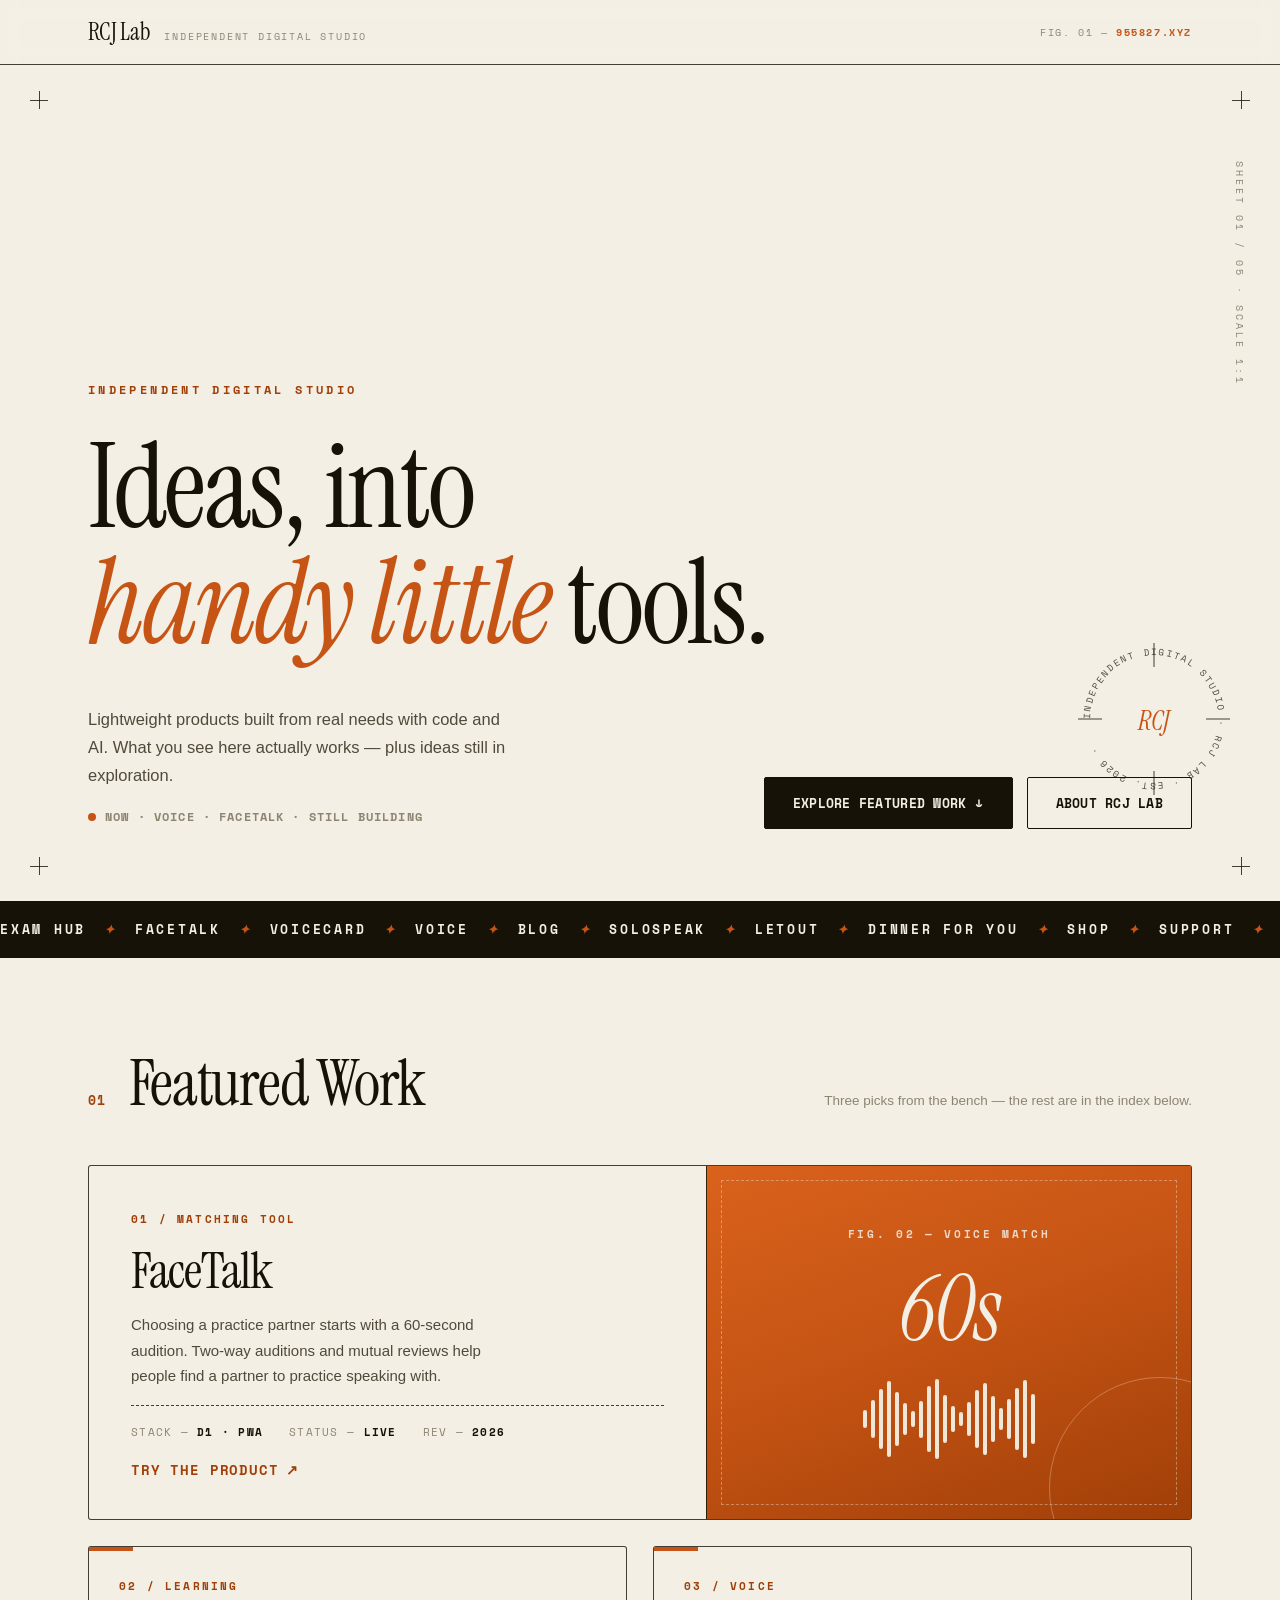
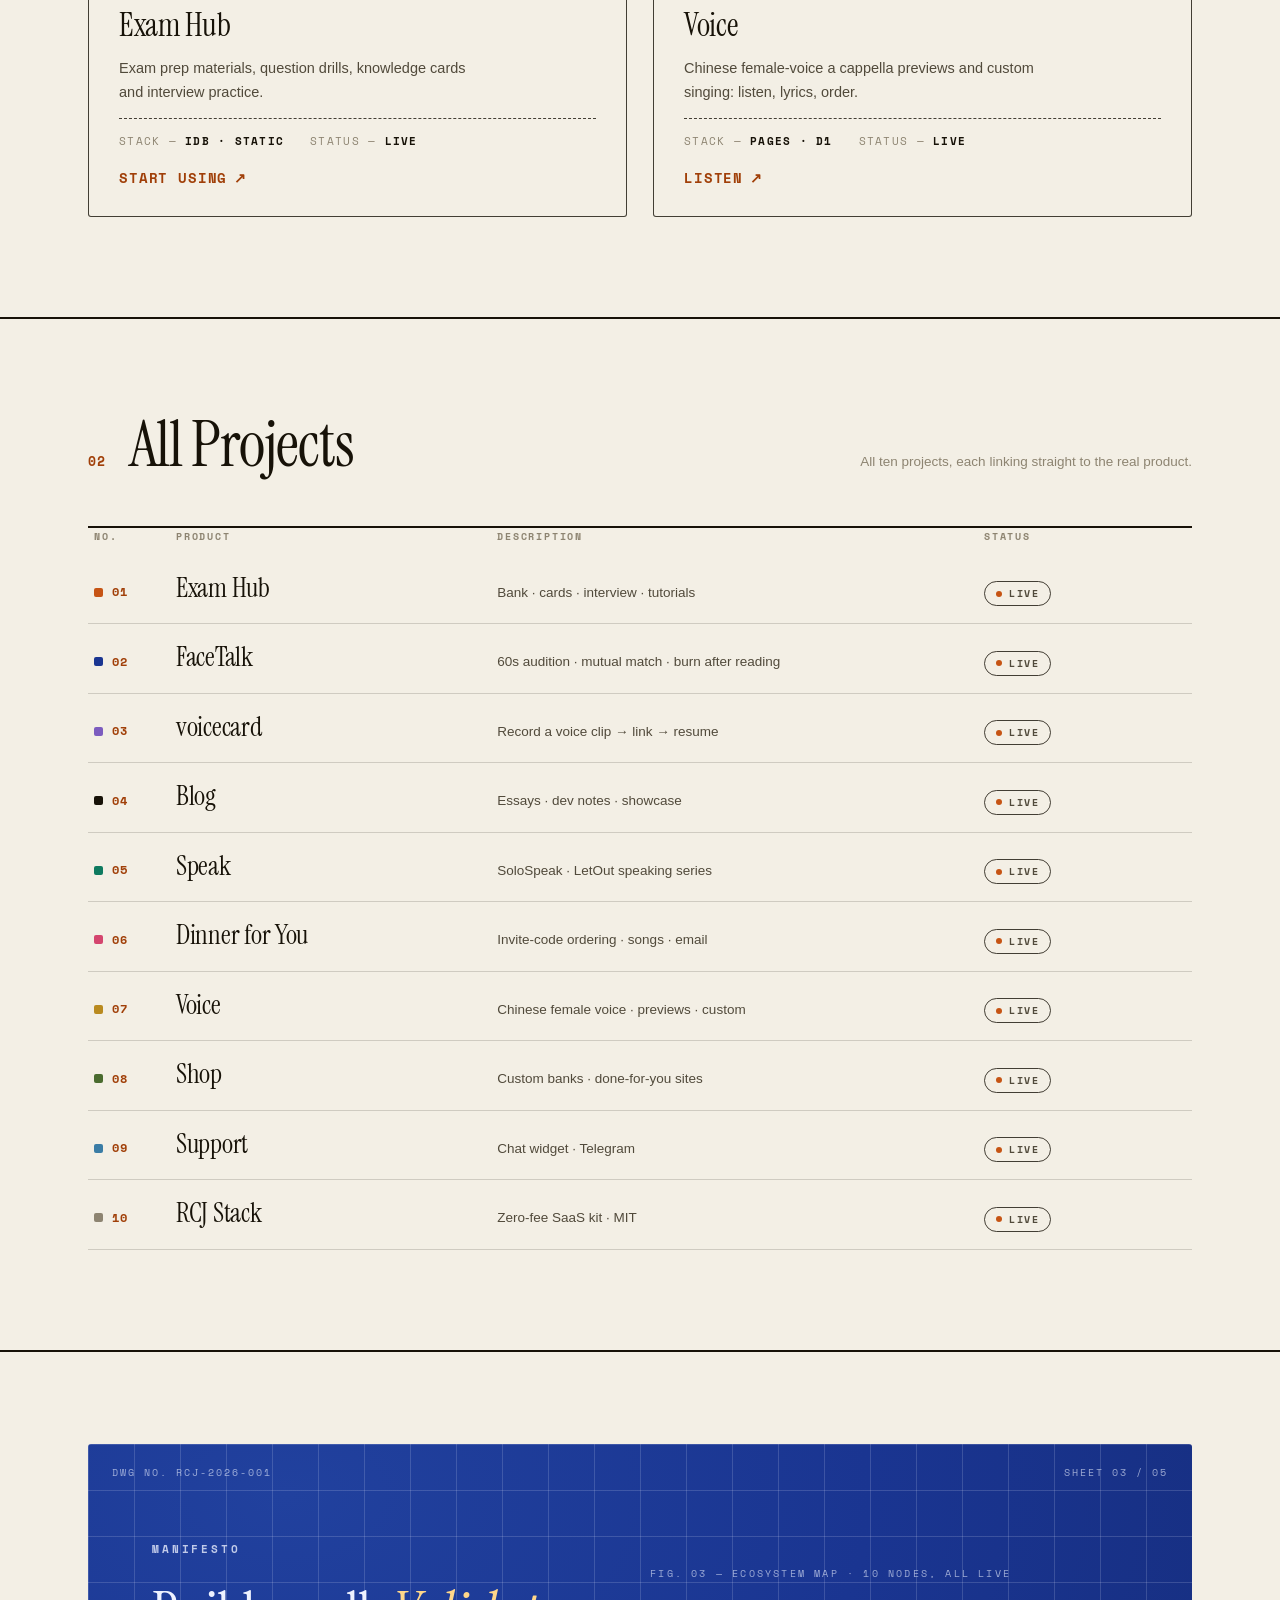
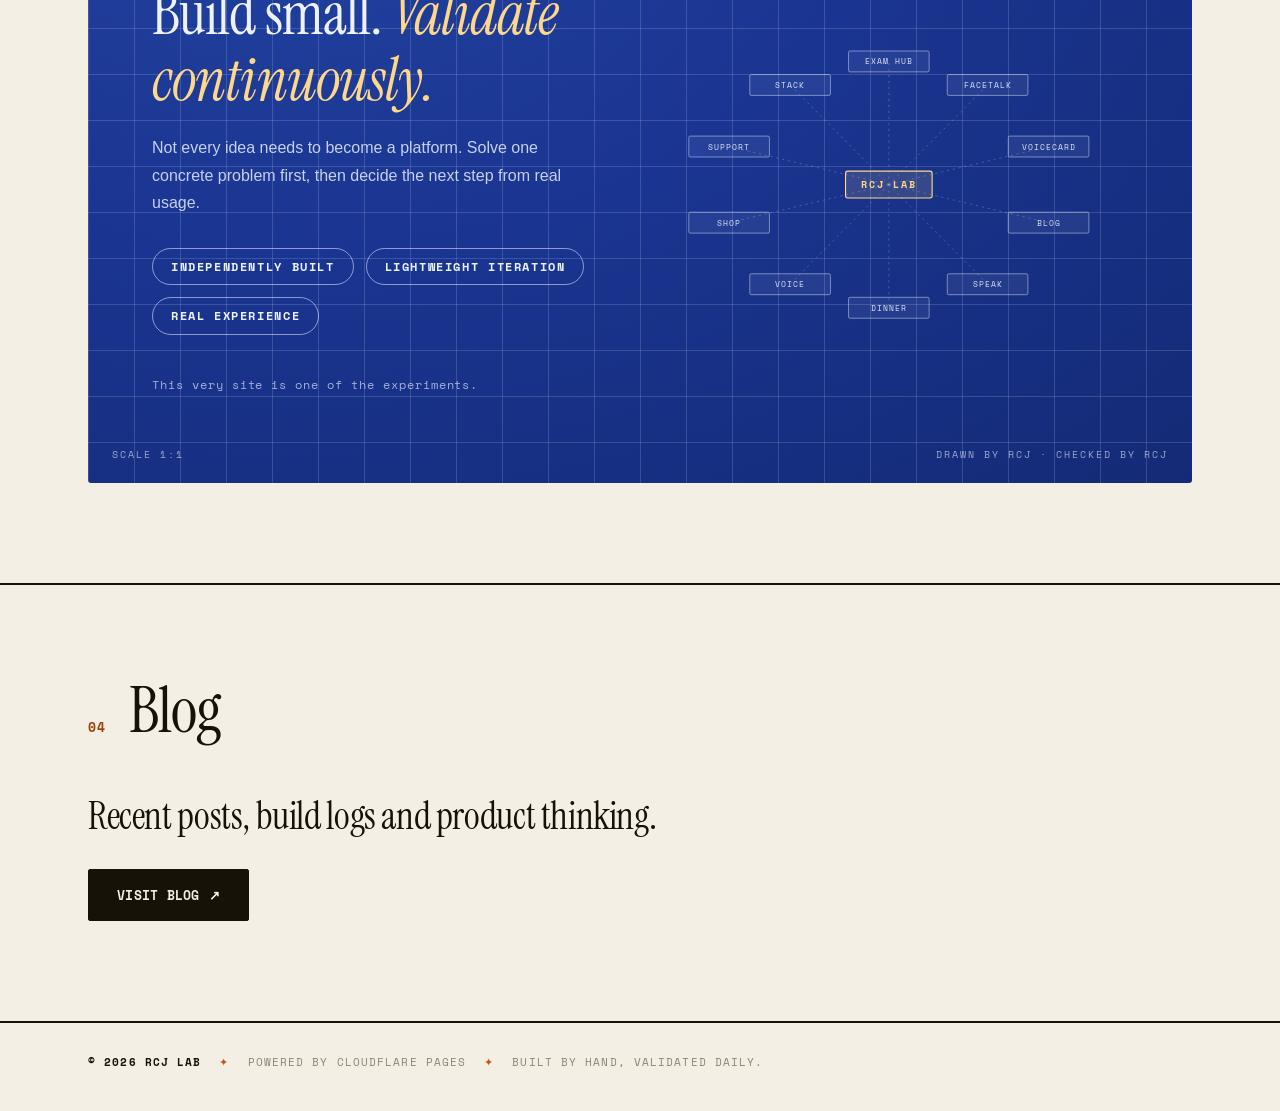
==== commit 8d5d8ef9: "feat(home): hub-centric motion + ecosystem blueprint map Hero title rises line-by-line with staggere" ====
--- a/index.html
+++ b/index.html
@@ -201,19 +201,26 @@
       writing-mode: vertical-rl;
       font-family: var(--mono); font-size: 10px; letter-spacing: .3em; color: var(--ink-3); text-transform: uppercase;
     }
-    /* Hero 入场编排 */
-    .hero-eyebrow, .hero-title, .hero-foot, .hero-ctas, .stamp, .hero-meta {
+    /* Hero 入场编排：标题逐行升起（萤火虫式 stagger），其余元素依次浮现 */
+    .hero-eyebrow, .hero-foot, .hero-ctas, .stamp, .hero-meta {
       opacity: 0; animation: heroRise .9s cubic-bezier(.22, 1.2, .36, 1) both;
     }
     .hero-eyebrow { animation-delay: .05s; }
-    .hero-title { animation-delay: .16s; }
-    .hero-foot { animation-delay: .34s; }
-    .hero-ctas { animation-delay: .48s; }
-    .stamp { animation-delay: .62s; }
-    .hero-meta { animation-delay: .68s; }
+    .hero-foot { animation-delay: .38s; }
+    .hero-ctas { animation-delay: .52s; }
+    .stamp { animation-delay: .66s; }
+    .hero-meta { animation-delay: .72s; }
+    .hero-title .line {
+      display: inline-block; opacity: 0;
+      animation: lineRise .95s cubic-bezier(.19, 1.08, .28, 1) both;
+    }
+    .hero-title .line:first-of-type { animation-delay: .14s; }
+    .hero-title .line:last-of-type { animation-delay: .27s; }
     @keyframes heroRise { from { opacity: 0; transform: translateY(22px); } to { opacity: 1; transform: translateY(0); } }
+    @keyframes lineRise { from { opacity: 0; transform: translateY(46px) rotate(.5deg); } to { opacity: 1; transform: translateY(0) rotate(0); } }
     @media (prefers-reduced-motion: reduce) {
-      .hero-eyebrow, .hero-title, .hero-foot, .hero-ctas, .stamp, .hero-meta { animation: none; opacity: 1; }
+      .hero-eyebrow, .hero-foot, .hero-ctas, .stamp, .hero-meta { animation: none; opacity: 1; }
+      .hero-title .line { animation: none; opacity: 1; transform: none; }
     }
 
     /* ---------- 跑马灯（产品索引条，CSS 无限滚动） ---------- */
@@ -319,7 +326,8 @@
       position: relative;
     }
     .bom-row:hover { background: var(--accent-soft); padding-left: 14px; }
-    .bom-no { font-family: var(--mono); font-size: 12px; font-weight: 700; color: var(--accent-deep); letter-spacing: .08em; }
+    .bom-no { display: flex; align-items: center; gap: 9px; font-family: var(--mono); font-size: 12px; font-weight: 700; color: var(--accent-deep); letter-spacing: .08em; }
+    .bom-no i { width: 9px; height: 9px; border-radius: 2px; background: var(--c, var(--accent)); flex: none; }
     .bom-name { font-family: var(--serif); font-size: 1.7rem; letter-spacing: -.01em; line-height: 1.15; }
     .bom-desc { color: var(--ink-2); font-size: 13.5px; }
     .bom-status {
@@ -366,9 +374,17 @@
       border: 1px solid rgba(238, 242, 255, .55); border-radius: 999px; padding: 8px 18px;
     }
     .bp-note { margin-top: 40px; font-family: var(--mono); font-size: 12px; letter-spacing: .08em; color: rgba(238, 242, 255, .66); }
-    .bp-compass { position: absolute; right: 56px; top: 50%; transform: translateY(-50%); opacity: .5; pointer-events: none; }
-    .bp-compass .c1 { animation: spin 60s linear infinite; transform-origin: 50% 50%; }
-    @media (prefers-reduced-motion: reduce) { .bp-compass .c1 { animation: none; } }
+    .bp-grid { display: grid; grid-template-columns: 1fr 1.08fr; gap: 56px; align-items: center; }
+    .bp-map-label { font-family: var(--mono); font-size: 10px; letter-spacing: .22em; color: rgba(238, 242, 255, .62); text-transform: uppercase; margin-bottom: 16px; }
+    .bp-map svg { width: 100%; height: auto; display: block; overflow: visible; }
+    .bp-links line { stroke: rgba(238, 242, 255, .3); stroke-width: 1; stroke-dasharray: 3 5; }
+    .bp-nodes a { cursor: pointer; }
+    .bp-nodes a rect { fill: rgba(238, 242, 255, .06); stroke: rgba(238, 242, 255, .6); stroke-width: 1; transition: fill .18s ease, stroke .18s ease; }
+    .bp-nodes a text { fill: rgba(238, 242, 255, .92); font-family: var(--mono); font-size: 11px; letter-spacing: .12em; }
+    .bp-nodes a:hover rect, .bp-nodes a:focus-visible rect { fill: rgba(255, 215, 138, .16); stroke: #ffd78a; }
+    .bp-nodes a:hover text, .bp-nodes a:focus-visible text { fill: #ffd78a; }
+    .bp-core rect { fill: rgba(255, 215, 138, .13); stroke: #ffd78a; stroke-width: 1.5; }
+    .bp-core text { fill: #ffd78a; font-family: var(--mono); font-size: 13px; font-weight: 700; letter-spacing: .2em; }
 
     /* ---------- Blog ---------- */
     .blog-line { font-family: var(--serif); font-size: clamp(1.6rem, 3vw, 2.6rem); font-weight: 400; letter-spacing: -.01em; max-width: 24em; line-height: 1.2; }
@@ -380,13 +396,15 @@
     .footer-brand { font-weight: 700; color: var(--ink); }
     .footer-inner .sep { color: var(--accent); }
 
-    /* ---------- 滚动显现 ---------- */
-    html.js .reveal { opacity: 0; transform: translateY(16px); transition: opacity .6s cubic-bezier(.22, 1.05, .36, 1), transform .6s cubic-bezier(.22, 1.05, .36, 1); }
+    /* ---------- 滚动显现（萤火虫式：位移更大、缓动带轻微回弹，同容器错峰） ---------- */
+    html.js .reveal { opacity: 0; transform: translateY(26px); transition: opacity .75s cubic-bezier(.2, 1, .3, 1), transform .75s cubic-bezier(.2, 1, .3, 1); }
     html.js .reveal.is-visible { opacity: 1; transform: none; }
     @media (prefers-reduced-motion: reduce) {
       html.js .reveal { opacity: 1; transform: none; transition: none; }
       .feature-card:hover, .mini-card:hover, .btn:hover { transform: none; box-shadow: none; }
     }
+    /* 萤火光点画布：fixed 全屏，置于内容层之下（z-index 0），JS 生成 */
+    #fireflyCanvas { position: fixed; inset: 0; z-index: 0; pointer-events: none; }
 
     /* ---------- 响应式 ---------- */
     @media (max-width: 980px) {
@@ -396,7 +414,7 @@
       .bom-status { display: none; }
       .stamp { width: 130px; height: 130px; right: 26px; bottom: 80px; }
       .blueprint { padding: 72px 40px 64px; }
-      .bp-compass { display: none; }
+      .bp-grid { grid-template-columns: 1fr; gap: 44px; }
     }
     @media (max-width: 900px) {
       .feature-card { grid-template-columns: 1fr; }
@@ -565,75 +583,75 @@
           <p class="sec-sub" data-i18n="allSub">All ten projects, each linking straight to the real product.</p>
         </header>
 
-        <div class="bom reveal">
-          <div class="bom-head" aria-hidden="true">
+        <div class="bom">
+          <div class="bom-head reveal" aria-hidden="true">
             <span>No.</span><span>Product</span><span class="h-desc">Description</span><span class="h-status">Status</span><span></span>
           </div>
-          <a class="bom-row" href="https://exam.955827.xyz" target="_blank" rel="noopener">
-            <span class="bom-no">01</span>
+          <a class="bom-row reveal" href="https://exam.955827.xyz" target="_blank" rel="noopener">
+            <span class="bom-no" style="--c:#c65414"><i aria-hidden="true"></i>01</span>
             <span class="bom-name">Exam Hub</span>
             <span class="bom-desc" data-i18n="pExam">Bank · cards · interview · tutorials</span>
             <span class="bom-status"><i aria-hidden="true"></i>LIVE</span>
             <span class="bom-arr" aria-hidden="true">→</span>
           </a>
-          <a class="bom-row" href="https://facetalk.955827.xyz" target="_blank" rel="noopener">
-            <span class="bom-no">02</span>
+          <a class="bom-row reveal" href="https://facetalk.955827.xyz" target="_blank" rel="noopener">
+            <span class="bom-no" style="--c:#1a3591"><i aria-hidden="true"></i>02</span>
             <span class="bom-name">FaceTalk</span>
             <span class="bom-desc" data-i18n="pFace">60s audition · mutual match · burn after reading</span>
             <span class="bom-status"><i aria-hidden="true"></i>LIVE</span>
             <span class="bom-arr" aria-hidden="true">→</span>
           </a>
-          <a class="bom-row" href="https://card.955827.xyz" target="_blank" rel="noopener">
-            <span class="bom-no">03</span>
+          <a class="bom-row reveal" href="https://card.955827.xyz" target="_blank" rel="noopener">
+            <span class="bom-no" style="--c:#7c5cbf"><i aria-hidden="true"></i>03</span>
             <span class="bom-name">voicecard</span>
             <span class="bom-desc" data-i18n="pCard">Record a voice clip → link → resume</span>
             <span class="bom-status"><i aria-hidden="true"></i>LIVE</span>
             <span class="bom-arr" aria-hidden="true">→</span>
           </a>
-          <a class="bom-row" href="https://blog.955827.xyz" target="_blank" rel="noopener">
-            <span class="bom-no">04</span>
+          <a class="bom-row reveal" href="https://blog.955827.xyz" target="_blank" rel="noopener">
+            <span class="bom-no" style="--c:#171208"><i aria-hidden="true"></i>04</span>
             <span class="bom-name">Blog</span>
             <span class="bom-desc" data-i18n="pBlog">Essays · dev notes · showcase</span>
             <span class="bom-status"><i aria-hidden="true"></i>LIVE</span>
             <span class="bom-arr" aria-hidden="true">→</span>
           </a>
-          <a class="bom-row" href="https://speak.955827.xyz" target="_blank" rel="noopener">
-            <span class="bom-no">05</span>
+          <a class="bom-row reveal" href="https://speak.955827.xyz" target="_blank" rel="noopener">
+            <span class="bom-no" style="--c:#0e7a5f"><i aria-hidden="true"></i>05</span>
             <span class="bom-name">Speak</span>
             <span class="bom-desc" data-i18n="pSpeak">SoloSpeak · LetOut speaking series</span>
             <span class="bom-status"><i aria-hidden="true"></i>LIVE</span>
             <span class="bom-arr" aria-hidden="true">→</span>
           </a>
-          <a class="bom-row" href="https://dinner.955827.xyz" target="_blank" rel="noopener">
-            <span class="bom-no">06</span>
+          <a class="bom-row reveal" href="https://dinner.955827.xyz" target="_blank" rel="noopener">
+            <span class="bom-no" style="--c:#d4456e"><i aria-hidden="true"></i>06</span>
             <span class="bom-name">Dinner for You</span>
             <span class="bom-desc" data-i18n="pDinner">Invite-code ordering · songs · email</span>
             <span class="bom-status"><i aria-hidden="true"></i>LIVE</span>
             <span class="bom-arr" aria-hidden="true">→</span>
           </a>
-          <a class="bom-row" href="https://voice.955827.xyz" target="_blank" rel="noopener">
-            <span class="bom-no">07</span>
+          <a class="bom-row reveal" href="https://voice.955827.xyz" target="_blank" rel="noopener">
+            <span class="bom-no" style="--c:#b98a1f"><i aria-hidden="true"></i>07</span>
             <span class="bom-name">Voice</span>
             <span class="bom-desc" data-i18n="pVoice">Chinese female voice · previews · custom</span>
             <span class="bom-status"><i aria-hidden="true"></i>LIVE</span>
             <span class="bom-arr" aria-hidden="true">→</span>
           </a>
-          <a class="bom-row" href="https://shop.955827.xyz" target="_blank" rel="noopener">
-            <span class="bom-no">08</span>
+          <a class="bom-row reveal" href="https://shop.955827.xyz" target="_blank" rel="noopener">
+            <span class="bom-no" style="--c:#4a6b2f"><i aria-hidden="true"></i>08</span>
             <span class="bom-name">Shop</span>
             <span class="bom-desc" data-i18n="pShop">Custom banks · done-for-you sites</span>
             <span class="bom-status"><i aria-hidden="true"></i>LIVE</span>
             <span class="bom-arr" aria-hidden="true">→</span>
           </a>
-          <a class="bom-row" href="https://support.955827.xyz" target="_blank" rel="noopener">
-            <span class="bom-no">09</span>
+          <a class="bom-row reveal" href="https://support.955827.xyz" target="_blank" rel="noopener">
+            <span class="bom-no" style="--c:#3a7ca5"><i aria-hidden="true"></i>09</span>
             <span class="bom-name">Support</span>
             <span class="bom-desc" data-i18n="pSupport">Chat widget · Telegram</span>
             <span class="bom-status"><i aria-hidden="true"></i>LIVE</span>
             <span class="bom-arr" aria-hidden="true">→</span>
           </a>
-          <a class="bom-row" href="https://rcj-stack-9xe.pages.dev" target="_blank" rel="noopener">
-            <span class="bom-no">10</span>
+          <a class="bom-row reveal" href="https://rcj-stack-9xe.pages.dev" target="_blank" rel="noopener">
+            <span class="bom-no" style="--c:#8d8471"><i aria-hidden="true"></i>10</span>
             <span class="bom-name">RCJ Stack</span>
             <span class="bom-desc" data-i18n="pStack">Zero-fee SaaS kit · MIT</span>
             <span class="bom-status"><i aria-hidden="true"></i>LIVE</span>
@@ -652,25 +670,54 @@
           <span class="bp-meta bl" aria-hidden="true">SCALE 1:1</span>
           <span class="bp-meta br" aria-hidden="true">DRAWN BY RCJ · CHECKED BY RCJ</span>
 
-          <svg class="bp-compass" width="150" height="150" viewBox="0 0 150 150" aria-hidden="true">
-            <g class="c1">
-              <circle cx="75" cy="75" r="58" fill="none" stroke="rgba(238,242,255,.5)" stroke-width="1" stroke-dasharray="3 6" />
-              <circle cx="75" cy="75" r="40" fill="none" stroke="rgba(238,242,255,.35)" stroke-width="1" />
-              <line x1="75" y1="5" x2="75" y2="145" stroke="rgba(238,242,255,.3)" stroke-width="1" />
-              <line x1="5" y1="75" x2="145" y2="75" stroke="rgba(238,242,255,.3)" stroke-width="1" />
-            </g>
-            <circle cx="75" cy="75" r="3" fill="#ffd78a" />
-          </svg>
-
-          <p class="bp-eyebrow" data-i18n="labEyebrow">Manifesto</p>
-          <p class="bp-big" data-i18n="aboutBig">Build small. <em>Validate continuously.</em></p>
-          <p class="bp-body" data-i18n="aboutBody">Not every idea needs to become a platform. Solve one concrete problem first, then decide the next step from real usage.</p>
-          <ul class="bp-tags">
-            <li data-i18n="aboutTag1">Independently built</li>
-            <li data-i18n="aboutTag2">Lightweight iteration</li>
-            <li data-i18n="aboutTag3">Real experience</li>
-          </ul>
-          <p class="bp-note" data-i18n="siteNote">This very site is one of the experiments.</p>
+          <div class="bp-grid">
+            <div class="bp-copy">
+              <p class="bp-eyebrow" data-i18n="labEyebrow">Manifesto</p>
+              <p class="bp-big" data-i18n="aboutBig">Build small. <em>Validate continuously.</em></p>
+              <p class="bp-body" data-i18n="aboutBody">Not every idea needs to become a platform. Solve one concrete problem first, then decide the next step from real usage.</p>
+              <ul class="bp-tags">
+                <li data-i18n="aboutTag1">Independently built</li>
+                <li data-i18n="aboutTag2">Lightweight iteration</li>
+                <li data-i18n="aboutTag3">Real experience</li>
+              </ul>
+              <p class="bp-note" data-i18n="siteNote">This very site is one of the experiments.</p>
+            </div>
+
+            <div class="bp-map">
+              <p class="bp-map-label">Fig. 03 — Ecosystem Map · 10 nodes, all live</p>
+              <!-- 产品生态蓝图：中枢节点 RCJ LAB + 10 个产品节点（可点击直达），中枢定位的图纸表达 -->
+              <svg viewBox="0 0 640 500" role="img" aria-label="RCJ product ecosystem map">
+                <g class="bp-links">
+                  <line x1="320" y1="250" x2="320"   y2="85"  />
+                  <line x1="320" y1="250" x2="452.3" y2="116.5"/>
+                  <line x1="320" y1="250" x2="534"   y2="199" />
+                  <line x1="320" y1="250" x2="534"   y2="301" />
+                  <line x1="320" y1="250" x2="452.3" y2="383.5"/>
+                  <line x1="320" y1="250" x2="320"   y2="415" />
+                  <line x1="320" y1="250" x2="187.7" y2="383.5"/>
+                  <line x1="320" y1="250" x2="106"   y2="301" />
+                  <line x1="320" y1="250" x2="106"   y2="199" />
+                  <line x1="320" y1="250" x2="187.7" y2="116.5"/>
+                </g>
+                <g class="bp-nodes">
+                  <a href="https://exam.955827.xyz" target="_blank" rel="noopener"><rect x="266" y="71" width="108" height="28" rx="2"/><text x="320" y="89" text-anchor="middle">EXAM HUB</text></a>
+                  <a href="https://facetalk.955827.xyz" target="_blank" rel="noopener"><rect x="398.3" y="102.5" width="108" height="28" rx="2"/><text x="452.3" y="120.5" text-anchor="middle">FACETALK</text></a>
+                  <a href="https://card.955827.xyz" target="_blank" rel="noopener"><rect x="480" y="185" width="108" height="28" rx="2"/><text x="534" y="203" text-anchor="middle">VOICECARD</text></a>
+                  <a href="https://blog.955827.xyz" target="_blank" rel="noopener"><rect x="480" y="287" width="108" height="28" rx="2"/><text x="534" y="305" text-anchor="middle">BLOG</text></a>
+                  <a href="https://speak.955827.xyz" target="_blank" rel="noopener"><rect x="398.3" y="369.5" width="108" height="28" rx="2"/><text x="452.3" y="387.5" text-anchor="middle">SPEAK</text></a>
+                  <a href="https://dinner.955827.xyz" target="_blank" rel="noopener"><rect x="266" y="401" width="108" height="28" rx="2"/><text x="320" y="419" text-anchor="middle">DINNER</text></a>
+                  <a href="https://voice.955827.xyz" target="_blank" rel="noopener"><rect x="133.7" y="369.5" width="108" height="28" rx="2"/><text x="187.7" y="387.5" text-anchor="middle">VOICE</text></a>
+                  <a href="https://shop.955827.xyz" target="_blank" rel="noopener"><rect x="52" y="287" width="108" height="28" rx="2"/><text x="106" y="305" text-anchor="middle">SHOP</text></a>
+                  <a href="https://support.955827.xyz" target="_blank" rel="noopener"><rect x="52" y="185" width="108" height="28" rx="2"/><text x="106" y="203" text-anchor="middle">SUPPORT</text></a>
+                  <a href="https://rcj-stack-9xe.pages.dev" target="_blank" rel="noopener"><rect x="133.7" y="102.5" width="108" height="28" rx="2"/><text x="187.7" y="120.5" text-anchor="middle">STACK</text></a>
+                </g>
+                <g class="bp-core">
+                  <rect x="262" y="232" width="116" height="36" rx="3"/>
+                  <text x="320" y="255" text-anchor="middle">RCJ LAB</text>
+                </g>
+              </svg>
+            </div>
+          </div>
         </div>
       </div>
     </section>
@@ -722,9 +769,9 @@
         ja: '独立系デジタルスタジオ'
       },
       heroTitle: {
-        zh: '把想法，做成<br><em>顺手</em>的小工具。',
-        en: 'Ideas, into<br><em>handy little</em> tools.',
-        ja: 'アイデアを、<br><em>手になじむ</em>ツールに。'
+        zh: '<span class="line">把想法，做成</span><br><span class="line"><em>顺手</em>的小工具。</span>',
+        en: '<span class="line">Ideas, into</span><br><span class="line"><em>handy little</em> tools.</span>',
+        ja: '<span class="line">アイデアを、</span><br><span class="line"><em>手になじむ</em>ツールに。</span>'
       },
       heroSub: {
         zh: '从真实需求出发，用代码与 AI 构建轻量产品。这里展示已经做出来的东西，也记录仍在探索的想法。',
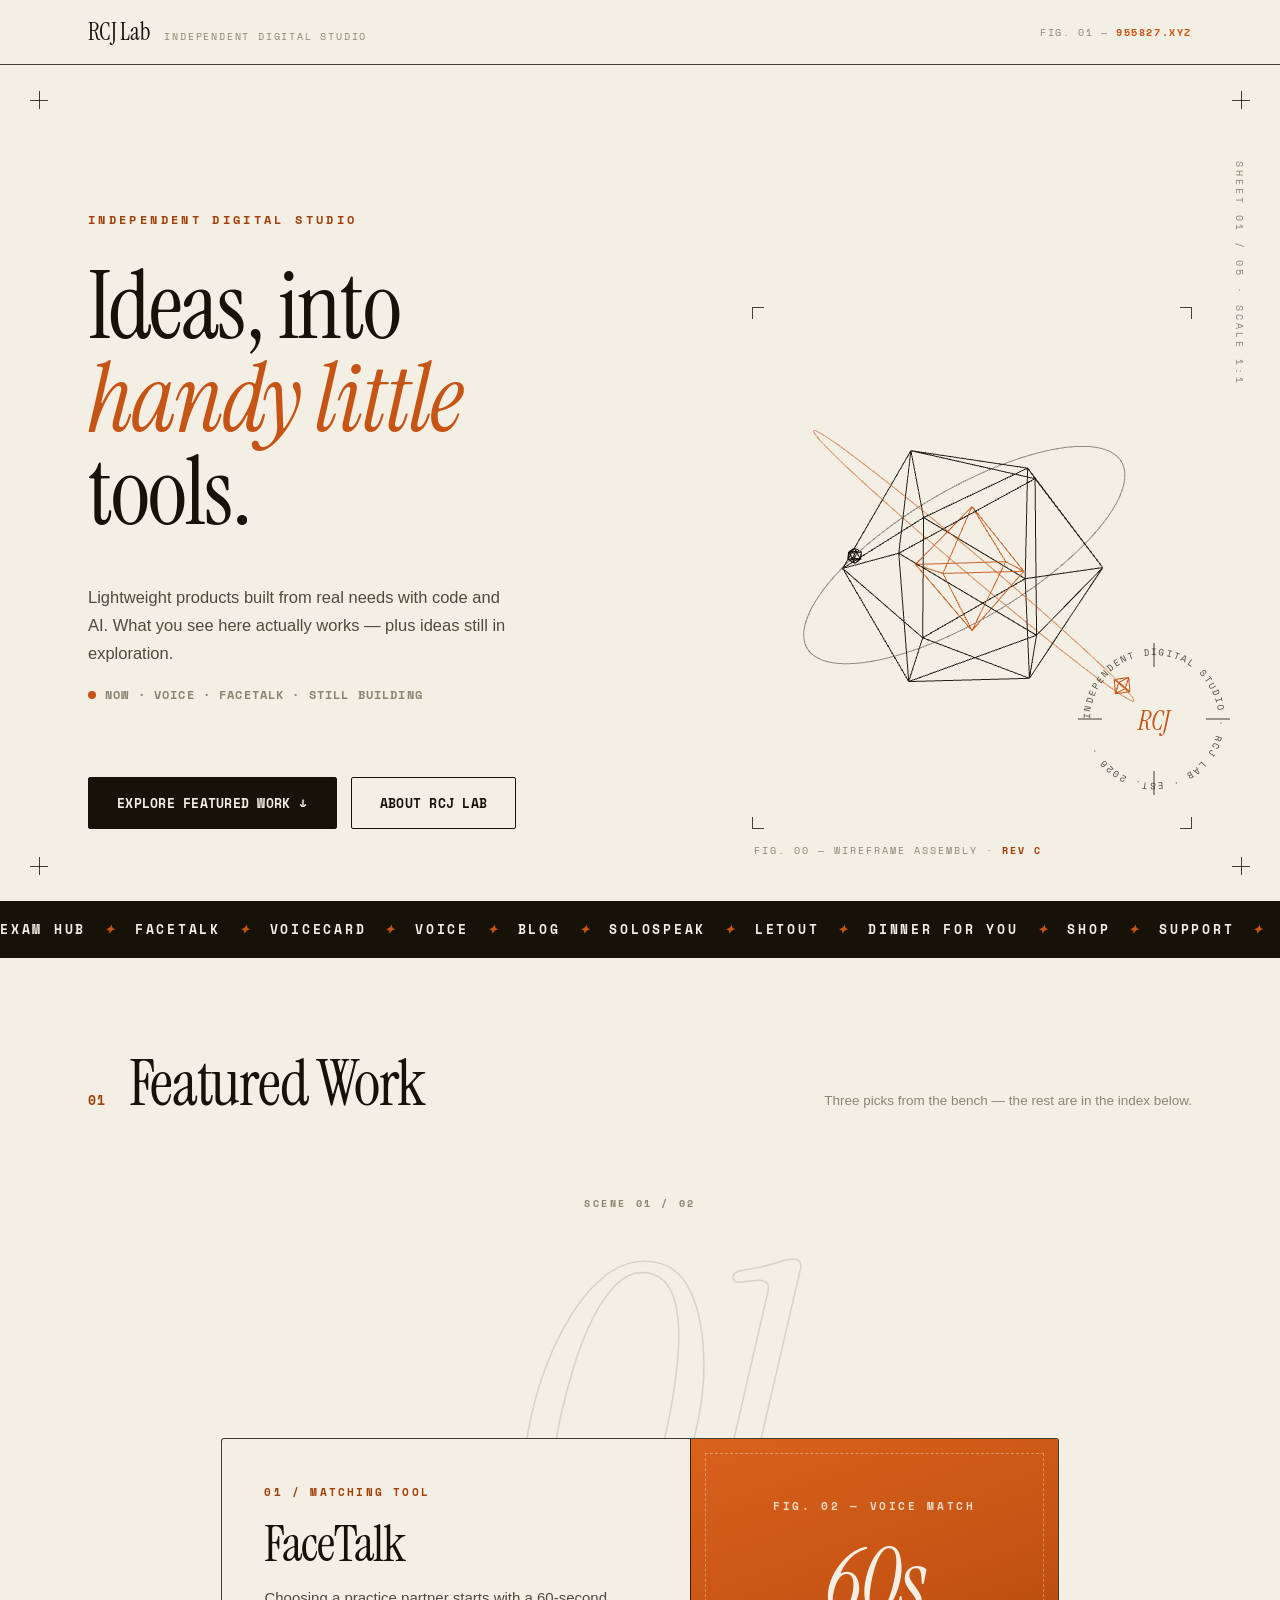
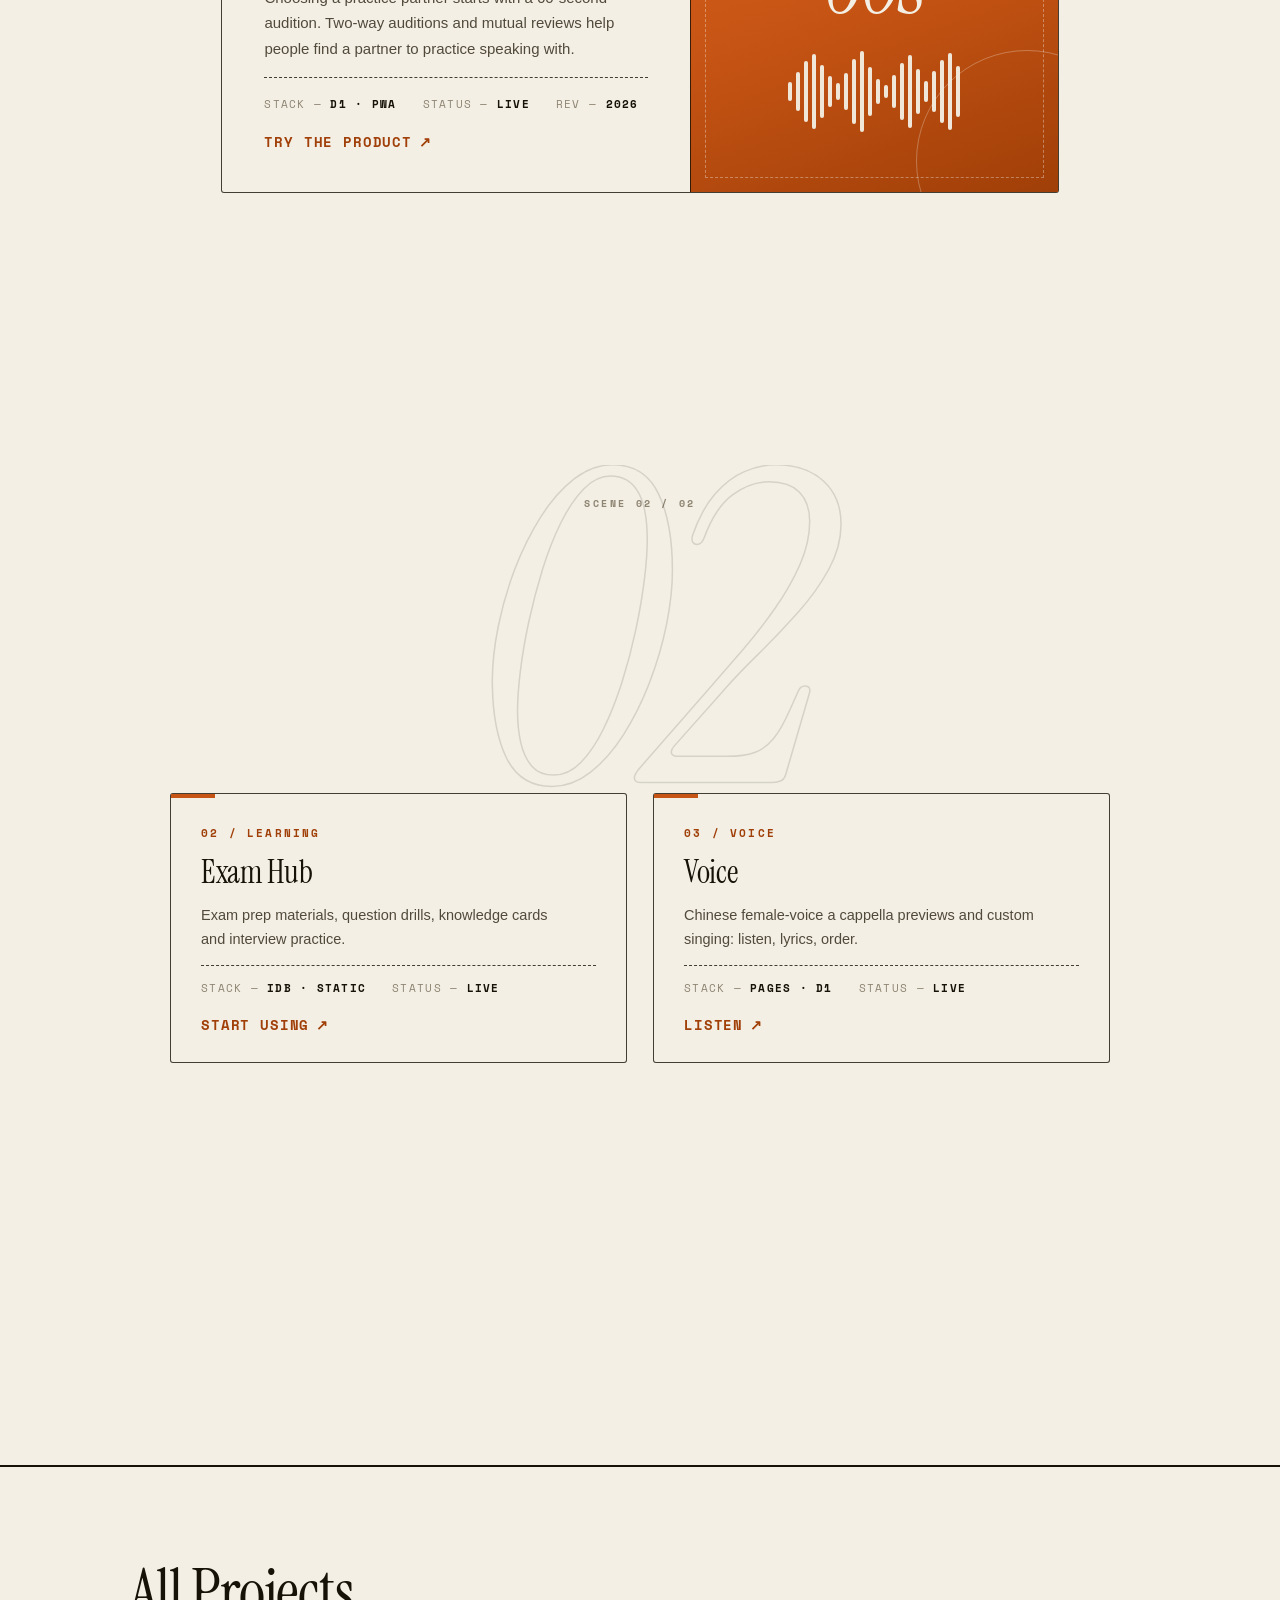
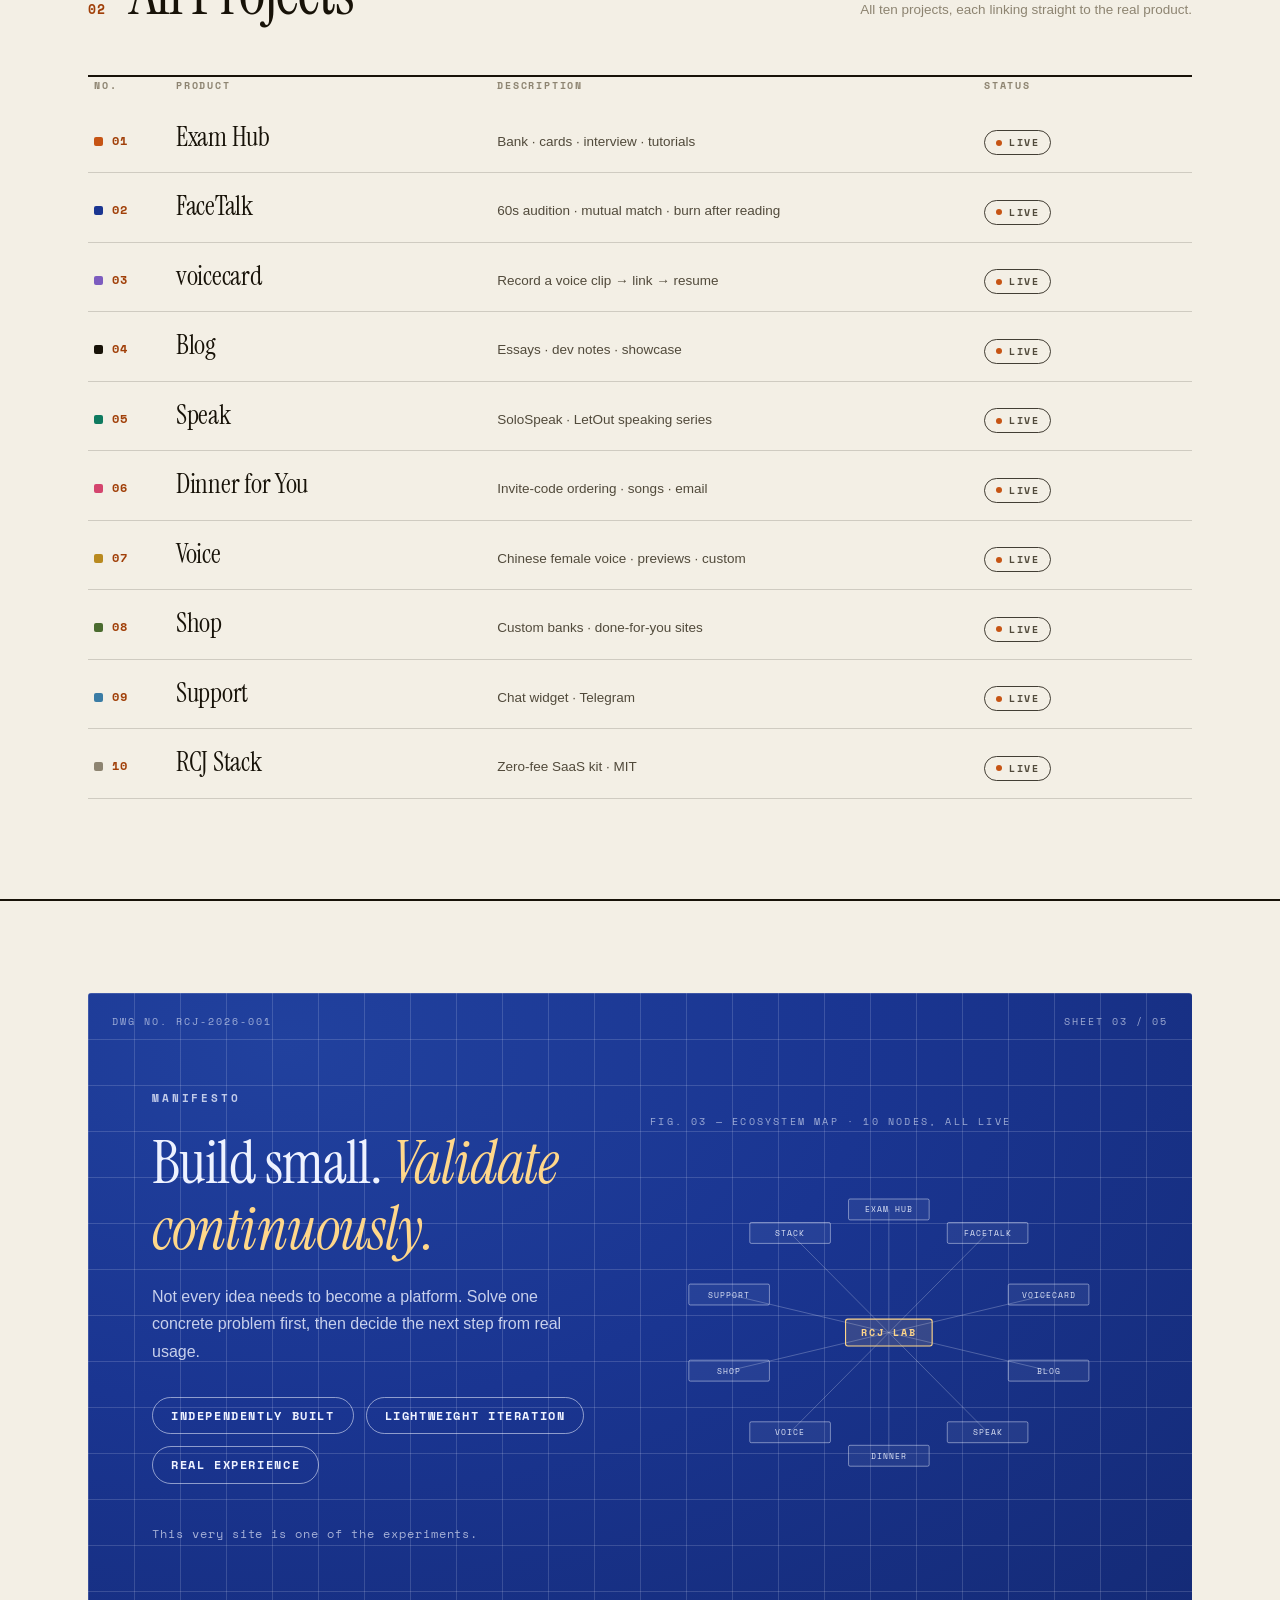
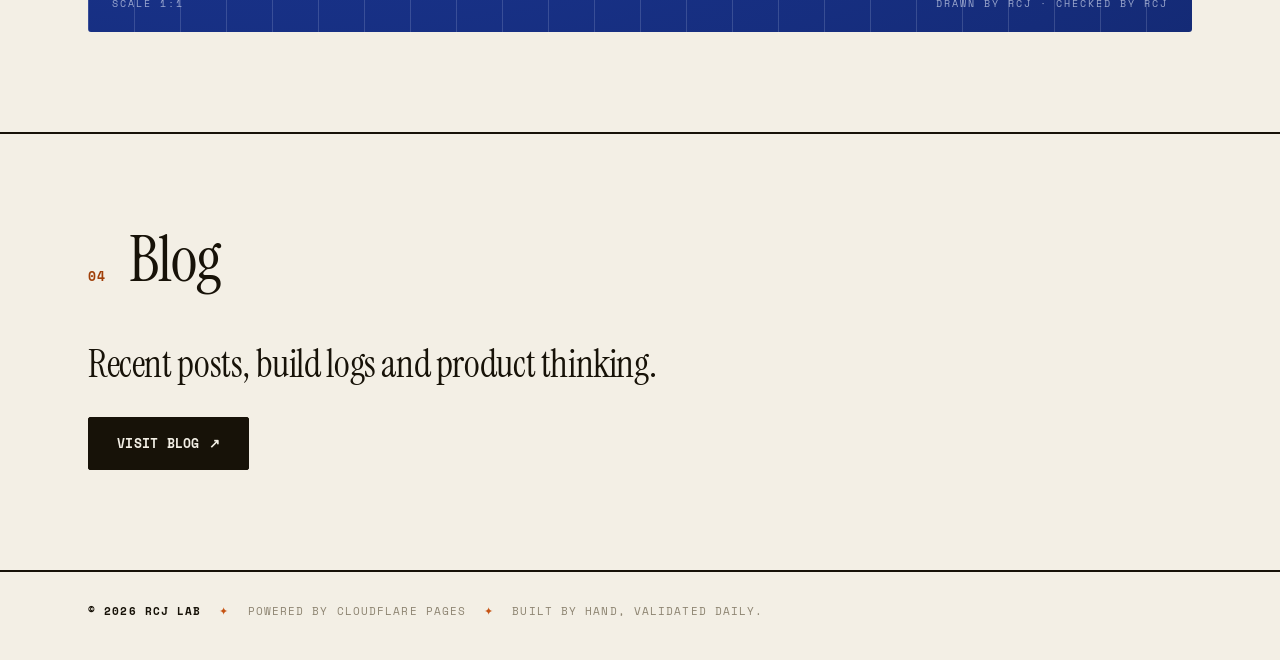
==== commit 420aa58f: "feat(home): 3D drafting-table hero + scene-based scroll + blueprint draw-on Self-host three.js r159 " ====
--- a/index.html
+++ b/index.html
@@ -214,8 +214,9 @@
       display: inline-block; opacity: 0;
       animation: lineRise .95s cubic-bezier(.19, 1.08, .28, 1) both;
     }
-    .hero-title .line:first-of-type { animation-delay: .14s; }
-    .hero-title .line:last-of-type { animation-delay: .27s; }
+    .hero-title .line:nth-of-type(1) { animation-delay: .14s; }
+    .hero-title .line:nth-of-type(2) { animation-delay: .26s; }
+    .hero-title .line:nth-of-type(3) { animation-delay: .38s; }
     @keyframes heroRise { from { opacity: 0; transform: translateY(22px); } to { opacity: 1; transform: translateY(0); } }
     @keyframes lineRise { from { opacity: 0; transform: translateY(46px) rotate(.5deg); } to { opacity: 1; transform: translateY(0) rotate(0); } }
     @media (prefers-reduced-motion: reduce) {
@@ -377,7 +378,7 @@
     .bp-grid { display: grid; grid-template-columns: 1fr 1.08fr; gap: 56px; align-items: center; }
     .bp-map-label { font-family: var(--mono); font-size: 10px; letter-spacing: .22em; color: rgba(238, 242, 255, .62); text-transform: uppercase; margin-bottom: 16px; }
     .bp-map svg { width: 100%; height: auto; display: block; overflow: visible; }
-    .bp-links line { stroke: rgba(238, 242, 255, .3); stroke-width: 1; stroke-dasharray: 3 5; }
+    .bp-links line { stroke: rgba(238, 242, 255, .34); stroke-width: 1; }
     .bp-nodes a { cursor: pointer; }
     .bp-nodes a rect { fill: rgba(238, 242, 255, .06); stroke: rgba(238, 242, 255, .6); stroke-width: 1; transition: fill .18s ease, stroke .18s ease; }
     .bp-nodes a text { fill: rgba(238, 242, 255, .92); font-family: var(--mono); font-size: 11px; letter-spacing: .12em; }
@@ -403,8 +404,95 @@
       html.js .reveal { opacity: 1; transform: none; transition: none; }
       .feature-card:hover, .mini-card:hover, .btn:hover { transform: none; box-shadow: none; }
     }
-    /* 萤火光点画布：fixed 全屏，置于内容层之下（z-index 0），JS 生成 */
-    #fireflyCanvas { position: fixed; inset: 0; z-index: 0; pointer-events: none; }
+    /* ---------- 顶栏滚动进度线 ---------- */
+    .scroll-progress {
+      position: absolute; left: 0; bottom: -2px; height: 2px; width: 100%;
+      background: var(--accent); transform: scaleX(0); transform-origin: 0 50%;
+      z-index: 60; pointer-events: none;
+    }
+
+    /* ---------- 分幕滚动叙事（#work 特斯拉式） ---------- */
+    .act {
+      position: relative; overflow: hidden;
+      display: flex; align-items: center; justify-content: center;
+      padding: 40px 0;
+    }
+    .act-tag {
+      position: absolute; top: 30px; left: 50%; transform: translateX(-50%);
+      font-family: var(--mono); font-size: 10px; font-weight: 700; letter-spacing: .26em;
+      color: var(--ink-3); text-transform: uppercase; white-space: nowrap;
+    }
+    .act-num {
+      position: absolute; top: 50%; left: 50%; z-index: 0;
+      transform: translate(-50%, calc(-50% + var(--py, 0px)));
+      font-family: var(--serif); font-style: italic;
+      font-size: clamp(9rem, 34vw, 30rem); line-height: 1; letter-spacing: -.04em;
+      color: transparent; -webkit-text-stroke: 1.5px rgba(23, 18, 8, .13);
+      pointer-events: none; user-select: none;
+    }
+    .act > .feature-card, .act > .feature-secondary { position: relative; z-index: 1; }
+    .act .feature-secondary { width: 100%; max-width: 940px; }
+    @media (min-width: 901px) {
+      .act { min-height: 100vh; min-height: 100svh; padding: 56px 0; }
+    }
+
+    /* ---------- Hero 3D 舞台（桌面双栏：左文案右制图台） ---------- */
+    .hero-stage { display: none; }
+    html.js .hero-stage { opacity: 0; transition: opacity .9s ease .2s; }
+    html.js .hero-stage.on { opacity: 1; }
+    .stage-tick { position: absolute; width: 12px; height: 12px; border: 0 solid var(--line-strong); pointer-events: none; }
+    .stage-tick.a { top: 0; left: 0; border-top-width: 1px; border-left-width: 1px; }
+    .stage-tick.b { top: 0; right: 0; border-top-width: 1px; border-right-width: 1px; }
+    .stage-tick.c { bottom: 0; left: 0; border-bottom-width: 1px; border-left-width: 1px; }
+    .stage-tick.d { bottom: 0; right: 0; border-bottom-width: 1px; border-right-width: 1px; }
+    .stage-label {
+      position: absolute; left: 2px; bottom: -30px;
+      font-family: var(--mono); font-size: 10px; letter-spacing: .2em;
+      color: var(--ink-3); text-transform: uppercase; white-space: nowrap;
+    }
+    .stage-label b { color: var(--accent-deep); font-weight: 700; }
+    .stage-fallback { display: none; position: absolute; inset: 6%; width: 88%; height: 88%; }
+    .hero-stage.no3d canvas, html:not(.js) .hero-stage canvas { display: none; }
+    .hero-stage.no3d .stage-fallback, html:not(.js) .stage-fallback { display: block; }
+    html:not(.js) .hero-stage { opacity: 1; }
+    @media (min-width: 1101px) {
+      .hero { align-items: stretch; }
+      .hero-inner {
+        display: grid; grid-template-columns: minmax(0, 7fr) minmax(0, 5fr);
+        gap: 48px; align-items: end;
+      }
+      .hero-title { font-size: clamp(2.9rem, 7.4vw, 6.2rem); }
+      .hero-stage {
+        display: block; position: relative;
+        height: clamp(420px, 58vh, 620px); align-self: end;
+      }
+      .hero-stage canvas { position: absolute; inset: 0; width: 100%; height: 100%; display: block; }
+      .stamp { z-index: 3; }
+    }
+    @media (prefers-reduced-motion: reduce) {
+      html.js .hero-stage { transition: none; opacity: 1; }
+    }
+
+    /* ---------- 蓝图描线（JS 进入视口后逐条画出 + 节点点亮） ---------- */
+    html.js .bp-map svg.bp-armed .bp-links line {
+      stroke-dasharray: 1; stroke-dashoffset: 1;
+      transition: stroke-dashoffset .85s cubic-bezier(.4, 0, .2, 1);
+    }
+    html.js .bp-map svg.bp-drawn .bp-links line { stroke-dashoffset: 0; }
+    html.js .bp-map svg.bp-armed .bp-nodes a {
+      opacity: 0; transform: translateY(7px) scale(.93);
+      transform-box: fill-box; transform-origin: center;
+      transition: opacity .5s ease, transform .6s cubic-bezier(.2, 1, .3, 1);
+    }
+    html.js .bp-map svg.bp-drawn .bp-nodes a { opacity: 1; transform: none; }
+    html.js .bp-map svg.bp-drawn .bp-core rect { animation: corePulse 3s ease-in-out 1.2s infinite; }
+    @keyframes corePulse { 0%, 100% { stroke-opacity: 1; } 50% { stroke-opacity: .35; } }
+    @media (prefers-reduced-motion: reduce) {
+      html.js .bp-map svg .bp-links line, html.js .bp-map svg .bp-nodes a {
+        transition: none; opacity: 1; transform: none; stroke-dashoffset: 0; stroke-dasharray: none;
+      }
+      html.js .bp-map svg .bp-core rect { animation: none; }
+    }
 
     /* ---------- 响应式 ---------- */
     @media (max-width: 980px) {
@@ -467,6 +555,7 @@
       </a>
       <span class="header-reg" aria-hidden="true">FIG. 01 — <b>955827.XYZ</b></span>
     </div>
+    <span class="scroll-progress" id="scrollProgress" aria-hidden="true"></span>
   </header>
 
   <!-- ============== Hero：图纸桌 ============== -->
@@ -478,17 +567,40 @@
     <p class="hero-meta" aria-hidden="true">SHEET 01 / 05 · SCALE 1:1</p>
 
     <div class="container hero-inner">
-      <p class="hero-eyebrow" data-i18n="heroEyebrow">Independent Digital Studio</p>
-      <h1 class="hero-title" data-i18n="heroTitle">Ideas, into<br><em>handy little</em> tools.</h1>
-      <div class="hero-foot">
-        <div>
-          <p class="hero-sub" data-i18n="heroSub">Lightweight products built from real needs with code and AI. What you see here actually works — plus ideas still in exploration.</p>
-          <p class="hero-now"><span class="live-dot" aria-hidden="true"></span><span data-i18n="heroNow">NOW · Voice · FaceTalk · still building</span></p>
+      <div class="hero-copy">
+        <p class="hero-eyebrow" data-i18n="heroEyebrow">Independent Digital Studio</p>
+        <h1 class="hero-title" data-i18n="heroTitle"><span class="line">Ideas, into</span><br><span class="line"><em>handy little</em></span><br><span class="line">tools.</span></h1>
+        <div class="hero-foot">
+          <div>
+            <p class="hero-sub" data-i18n="heroSub">Lightweight products built from real needs with code and AI. What you see here actually works — plus ideas still in exploration.</p>
+            <p class="hero-now"><span class="live-dot" aria-hidden="true"></span><span data-i18n="heroNow">NOW · Voice · FaceTalk · still building</span></p>
+          </div>
+          <div class="hero-ctas">
+            <a class="btn btn-primary" href="#work"><span data-i18n="ctaWork">Explore featured work</span><span class="arr" aria-hidden="true">↓</span></a>
+            <a class="btn btn-ghost" href="#lab"><span data-i18n="ctaLab">About RCJ Lab</span></a>
+          </div>
         </div>
-        <div class="hero-ctas">
-          <a class="btn btn-primary" href="#work"><span data-i18n="ctaWork">Explore featured work</span><span class="arr" aria-hidden="true">↓</span></a>
-          <a class="btn btn-ghost" href="#lab"><span data-i18n="ctaLab">About RCJ Lab</span></a>
-        </div>
+      </div>
+
+      <!-- 3D 线框制图台：自托管 three.js，墨线装配体缓慢自转 + 鼠标视差；失败时回退静态 SVG -->
+      <div class="hero-stage" id="heroStage" aria-hidden="true">
+        <canvas id="hero3d"></canvas>
+        <svg class="stage-fallback" viewBox="0 0 220 220">
+          <g fill="none" stroke="#171208" stroke-width="1" opacity=".92">
+            <polygon points="110,26 178,65 178,143 110,182 42,143 42,65" />
+            <polygon points="110,52 156,78 156,130 110,156 64,130 64,78" />
+            <line x1="110" y1="26" x2="110" y2="52" /><line x1="178" y1="65" x2="156" y2="78" />
+            <line x1="178" y1="143" x2="156" y2="130" /><line x1="110" y1="182" x2="110" y2="156" />
+            <line x1="42" y1="143" x2="64" y2="130" /><line x1="42" y1="65" x2="64" y2="78" />
+          </g>
+          <g fill="none" stroke="#c65414" stroke-width="1">
+            <ellipse cx="110" cy="110" rx="96" ry="34" transform="rotate(-18 110 110)" />
+            <ellipse cx="110" cy="110" rx="96" ry="34" transform="rotate(52 110 110)" opacity=".55" />
+          </g>
+        </svg>
+        <span class="stage-tick a"></span><span class="stage-tick b"></span>
+        <span class="stage-tick c"></span><span class="stage-tick d"></span>
+        <p class="stage-label">FIG. 00 — WIREFRAME ASSEMBLY · <b>REV C</b></p>
       </div>
     </div>
 
@@ -526,8 +638,12 @@
           <p class="sec-sub" data-i18n="featSub">Three picks from the bench — the rest are in the index below.</p>
         </header>
 
-        <!-- 头条主推：FaceTalk -->
-        <a class="feature-card reveal" href="https://facetalk.955827.xyz" target="_blank" rel="noopener">
+        <div class="acts">
+        <!-- 幕 1 · FaceTalk 主卡 -->
+        <div class="act">
+          <span class="act-tag" aria-hidden="true">SCENE 01 / 02</span>
+          <span class="act-num" aria-hidden="true">01</span>
+          <a class="feature-card reveal" href="https://facetalk.955827.xyz" target="_blank" rel="noopener">
           <div class="feature-info">
             <p class="feature-tag" data-i18n="ftTag">01 / Matching Tool</p>
             <h3 class="feature-name">FaceTalk</h3>
@@ -547,9 +663,13 @@
             </div>
           </div>
         </a>
-
-        <!-- 次级精选：Exam / Voice -->
-        <div class="feature-secondary">
+        </div><!-- /act 1 -->
+
+        <!-- 幕 2 · Exam + Voice 双卡 -->
+        <div class="act">
+          <span class="act-tag" aria-hidden="true">SCENE 02 / 02</span>
+          <span class="act-num" aria-hidden="true">02</span>
+          <div class="feature-secondary">
           <a class="mini-card reveal" href="https://exam.955827.xyz" target="_blank" rel="noopener">
             <p class="feature-tag" data-i18n="ehTag">02 / Learning</p>
             <h3 class="mini-name">Exam Hub</h3>
@@ -570,7 +690,9 @@
             </div>
             <span class="feature-cta"><span data-i18n="voCta">Listen</span><span aria-hidden="true">↗</span></span>
           </a>
-        </div>
+          </div><!-- /feature-secondary -->
+        </div><!-- /act 2 -->
+        </div><!-- /acts -->
       </div>
     </section>
 
@@ -688,16 +810,16 @@
               <!-- 产品生态蓝图：中枢节点 RCJ LAB + 10 个产品节点（可点击直达），中枢定位的图纸表达 -->
               <svg viewBox="0 0 640 500" role="img" aria-label="RCJ product ecosystem map">
                 <g class="bp-links">
-                  <line x1="320" y1="250" x2="320"   y2="85"  />
-                  <line x1="320" y1="250" x2="452.3" y2="116.5"/>
-                  <line x1="320" y1="250" x2="534"   y2="199" />
-                  <line x1="320" y1="250" x2="534"   y2="301" />
-                  <line x1="320" y1="250" x2="452.3" y2="383.5"/>
-                  <line x1="320" y1="250" x2="320"   y2="415" />
-                  <line x1="320" y1="250" x2="187.7" y2="383.5"/>
-                  <line x1="320" y1="250" x2="106"   y2="301" />
-                  <line x1="320" y1="250" x2="106"   y2="199" />
-                  <line x1="320" y1="250" x2="187.7" y2="116.5"/>
+                  <line pathLength="1" x1="320" y1="250" x2="320"   y2="85"  />
+                  <line pathLength="1" x1="320" y1="250" x2="452.3" y2="116.5"/>
+                  <line pathLength="1" x1="320" y1="250" x2="534"   y2="199" />
+                  <line pathLength="1" x1="320" y1="250" x2="534"   y2="301" />
+                  <line pathLength="1" x1="320" y1="250" x2="452.3" y2="383.5"/>
+                  <line pathLength="1" x1="320" y1="250" x2="320"   y2="415" />
+                  <line pathLength="1" x1="320" y1="250" x2="187.7" y2="383.5"/>
+                  <line pathLength="1" x1="320" y1="250" x2="106"   y2="301" />
+                  <line pathLength="1" x1="320" y1="250" x2="106"   y2="199" />
+                  <line pathLength="1" x1="320" y1="250" x2="187.7" y2="116.5"/>
                 </g>
                 <g class="bp-nodes">
                   <a href="https://exam.955827.xyz" target="_blank" rel="noopener"><rect x="266" y="71" width="108" height="28" rx="2"/><text x="320" y="89" text-anchor="middle">EXAM HUB</text></a>
@@ -746,11 +868,13 @@
     </div>
   </footer>
 
+  <script defer src="assets/vendor/three.min.js"></script>
   <script>
   /* ============ 三语切换（zh / en / ja，单文件字典）+ 轻量滚动显现 ============ */
   (function () {
     'use strict';
 
+    var REDUCED = window.matchMedia && window.matchMedia('(prefers-reduced-motion: reduce)').matches;
     var LANGS = ['en', 'zh', 'ja'];
     var DICT = {
       pageTitle: {
@@ -769,9 +893,9 @@
         ja: '独立系デジタルスタジオ'
       },
       heroTitle: {
-        zh: '<span class="line">把想法，做成</span><br><span class="line"><em>顺手</em>的小工具。</span>',
-        en: '<span class="line">Ideas, into</span><br><span class="line"><em>handy little</em> tools.</span>',
-        ja: '<span class="line">アイデアを、</span><br><span class="line"><em>手になじむ</em>ツールに。</span>'
+        zh: '<span class="line">把想法，</span><br><span class="line">做成<em>顺手</em>的</span><br><span class="line">小工具。</span>',
+        en: '<span class="line">Ideas, into</span><br><span class="line"><em>handy little</em></span><br><span class="line">tools.</span>',
+        ja: '<span class="line">アイデアを、</span><br><span class="line"><em>手になじむ</em></span><br><span class="line">ツールに。</span>'
       },
       heroSub: {
         zh: '从真实需求出发，用代码与 AI 构建轻量产品。这里展示已经做出来的东西，也记录仍在探索的想法。',
@@ -903,6 +1027,179 @@
     } else {
       showAll();
     }
+
+    /* ---------- 顶栏进度线 + 分幕背景编号视差（单 rAF 滚动通道） ---------- */
+    var progBar = document.getElementById('scrollProgress');
+    var actNums = document.querySelectorAll('.act-num');
+    var scrollTicking = false;
+    function onScrollFX() {
+      scrollTicking = false;
+      var doc = document.documentElement;
+      if (progBar) {
+        var max = doc.scrollHeight - doc.clientHeight;
+        var top = window.pageYOffset || doc.scrollTop || 0;
+        progBar.style.transform = 'scaleX(' + (max > 0 ? Math.min(1, top / max) : 0) + ')';
+      }
+      if (!REDUCED && actNums.length) {
+        var vh = window.innerHeight || 1;
+        for (var i = 0; i < actNums.length; i++) {
+          var box = actNums[i].getBoundingClientRect();
+          var off = box.top + box.height / 2 - vh / 2;
+          actNums[i].style.setProperty('--py', (-off * 0.12).toFixed(1) + 'px');
+        }
+      }
+    }
+    window.addEventListener('scroll', function () {
+      if (!scrollTicking) { scrollTicking = true; window.requestAnimationFrame(onScrollFX); }
+    }, { passive: true });
+    onScrollFX();
+
+    /* ---------- 蓝图描线：进入视口后逐条画出 + 节点错峰点亮 ---------- */
+    (function () {
+      var svg = document.querySelector('.bp-map svg');
+      if (!svg || REDUCED || !('IntersectionObserver' in window)) return;
+      var lines = svg.querySelectorAll('.bp-links line');
+      var nodes = svg.querySelectorAll('.bp-nodes a');
+      svg.classList.add('bp-armed');
+      var io = new IntersectionObserver(function (entries) {
+        for (var i = 0; i < entries.length; i++) {
+          if (!entries[i].isIntersecting) continue;
+          io.disconnect();
+          for (var j = 0; j < lines.length; j++) lines[j].style.transitionDelay = (j * 90) + 'ms';
+          for (var k = 0; k < nodes.length; k++) nodes[k].style.transitionDelay = (k * 90 + 420) + 'ms';
+          svg.classList.add('bp-drawn');
+          break;
+        }
+      }, { threshold: 0.35 });
+      io.observe(svg);
+    })();
+
+    /* ---------- Three.js 线框制图台（自托管；THREE 缺失时回退静态 SVG） ---------- */
+    function initHero3D() {
+      var stage = document.getElementById('heroStage');
+      if (!stage) return;
+      var finish = function () { stage.classList.add('on'); };
+      var canvas = document.getElementById('hero3d');
+      var renderer = null;
+      if (window.THREE && canvas) {
+        try {
+          renderer = new THREE.WebGLRenderer({ canvas: canvas, alpha: true, antialias: true });
+        } catch (err) { renderer = null; }
+      }
+      if (!renderer) { stage.classList.add('no3d'); finish(); return; }
+
+      renderer.setPixelRatio(Math.min(window.devicePixelRatio || 1, 2));
+      var scene = new THREE.Scene();
+      var camera = new THREE.PerspectiveCamera(40, 1, 0.1, 60);
+      camera.position.set(0, 0.15, 8.2);
+
+      var INK = 0x171208, ORANGE = 0xc65414;
+      var root = new THREE.Group();
+      var spin = new THREE.Group();
+      root.add(spin);
+      scene.add(root);
+
+      function wire(geo, color, opacity) {
+        return new THREE.LineSegments(
+          new THREE.EdgesGeometry(geo),
+          new THREE.LineBasicMaterial({ color: color, transparent: true, opacity: opacity })
+        );
+      }
+      spin.add(wire(new THREE.IcosahedronGeometry(1.5, 0), INK, 0.95));
+      spin.add(wire(new THREE.OctahedronGeometry(0.72, 0), ORANGE, 0.9));
+
+      /* 轨道环：外层 holder 定倾角，环自身绕 z 自转 → 环上小实体沿轨道公转 */
+      function makeOrbit(radius, color, opacity, tiltX, tiltY, satGeo, satColor, satX) {
+        var holder = new THREE.Group();
+        holder.rotation.x = tiltX;
+        holder.rotation.y = tiltY;
+        var pts = [];
+        for (var i = 0; i <= 140; i++) {
+          var a = (i / 140) * Math.PI * 2;
+          pts.push(new THREE.Vector3(Math.cos(a) * radius, Math.sin(a) * radius, 0));
+        }
+        var ring = new THREE.LineLoop(
+          new THREE.BufferGeometry().setFromPoints(pts),
+          new THREE.LineBasicMaterial({ color: color, transparent: true, opacity: opacity })
+        );
+        holder.add(ring);
+        var sat = wire(satGeo, satColor, 1);
+        sat.position.set(satX, 0, 0);
+        ring.add(sat);
+        root.add(holder);
+        return ring;
+      }
+      var orbitA = makeOrbit(2.05, INK, 0.45, Math.PI / 2.4, 0.5, new THREE.IcosahedronGeometry(0.07, 0), INK, -2.05);
+      var orbitB = makeOrbit(2.32, ORANGE, 0.62, Math.PI / 1.9, -0.7, new THREE.OctahedronGeometry(0.1, 0), ORANGE, 2.32);
+
+      /* 鼠标视差目标值（仅精确指针设备） */
+      var tx = 0, ty = 0, mx = 0, my = 0;
+      var fine = window.matchMedia && window.matchMedia('(pointer: fine)').matches;
+      if (fine) {
+        window.addEventListener('mousemove', function (e) {
+          tx = e.clientX / Math.max(1, window.innerWidth) - 0.5;
+          ty = e.clientY / Math.max(1, window.innerHeight) - 0.5;
+        }, { passive: true });
+      }
+
+      function renderStatic() {
+        spin.rotation.y = 0.6;
+        spin.rotation.x = 0.08;
+        orbitA.rotation.z = 1.2;
+        orbitB.rotation.z = 0.4;
+        renderer.render(scene, camera);
+      }
+      function size() {
+        var w = stage.clientWidth || 1;
+        var h = stage.clientHeight || 1;
+        renderer.setSize(w, h, false);
+        camera.aspect = w / h;
+        camera.updateProjectionMatrix();
+        if (REDUCED) renderStatic();
+      }
+
+      if (REDUCED) { size(); finish(); return; }
+
+      /* 页面隐藏 / 舞台滚出视口时跳过渲染 */
+      var pageVisible = true, inView = true;
+      document.addEventListener('visibilitychange', function () { pageVisible = !document.hidden; });
+      if ('IntersectionObserver' in window) {
+        new IntersectionObserver(function (entries) {
+          inView = entries[0].isIntersecting;
+        }, { threshold: 0.02 }).observe(stage);
+      }
+
+      var t0 = performance.now();
+      function renderFrame(now) {
+        var t = (now - t0) / 1000;
+        mx += (tx - mx) * 0.045;
+        my += (ty - my) * 0.045;
+        spin.rotation.y = t * 0.28;
+        spin.rotation.x = Math.sin(t * 0.23) * 0.08;
+        orbitA.rotation.z = -t * 0.5;
+        orbitB.rotation.z = t * 0.34;
+        root.rotation.y = mx * 0.55;
+        root.rotation.x = -0.16 + my * 0.35;
+        camera.position.z = 8.2 + Math.sin(t * 0.4) * 0.1;
+        camera.lookAt(0, 0, 0);
+        renderer.render(scene, camera);
+      }
+      function loop(now) {
+        window.requestAnimationFrame(loop);
+        if (pageVisible && inView) renderFrame(now);
+      }
+
+      size();
+      if ('ResizeObserver' in window) new ResizeObserver(size).observe(stage);
+      else window.addEventListener('resize', size);
+      finish();
+      window.requestAnimationFrame(loop);
+    }
+    if (document.readyState === 'loading') {
+      document.addEventListener('DOMContentLoaded', initHero3D);
+    } else {
+      initHero3D();
+    }
   })();
   </script>
 </body>
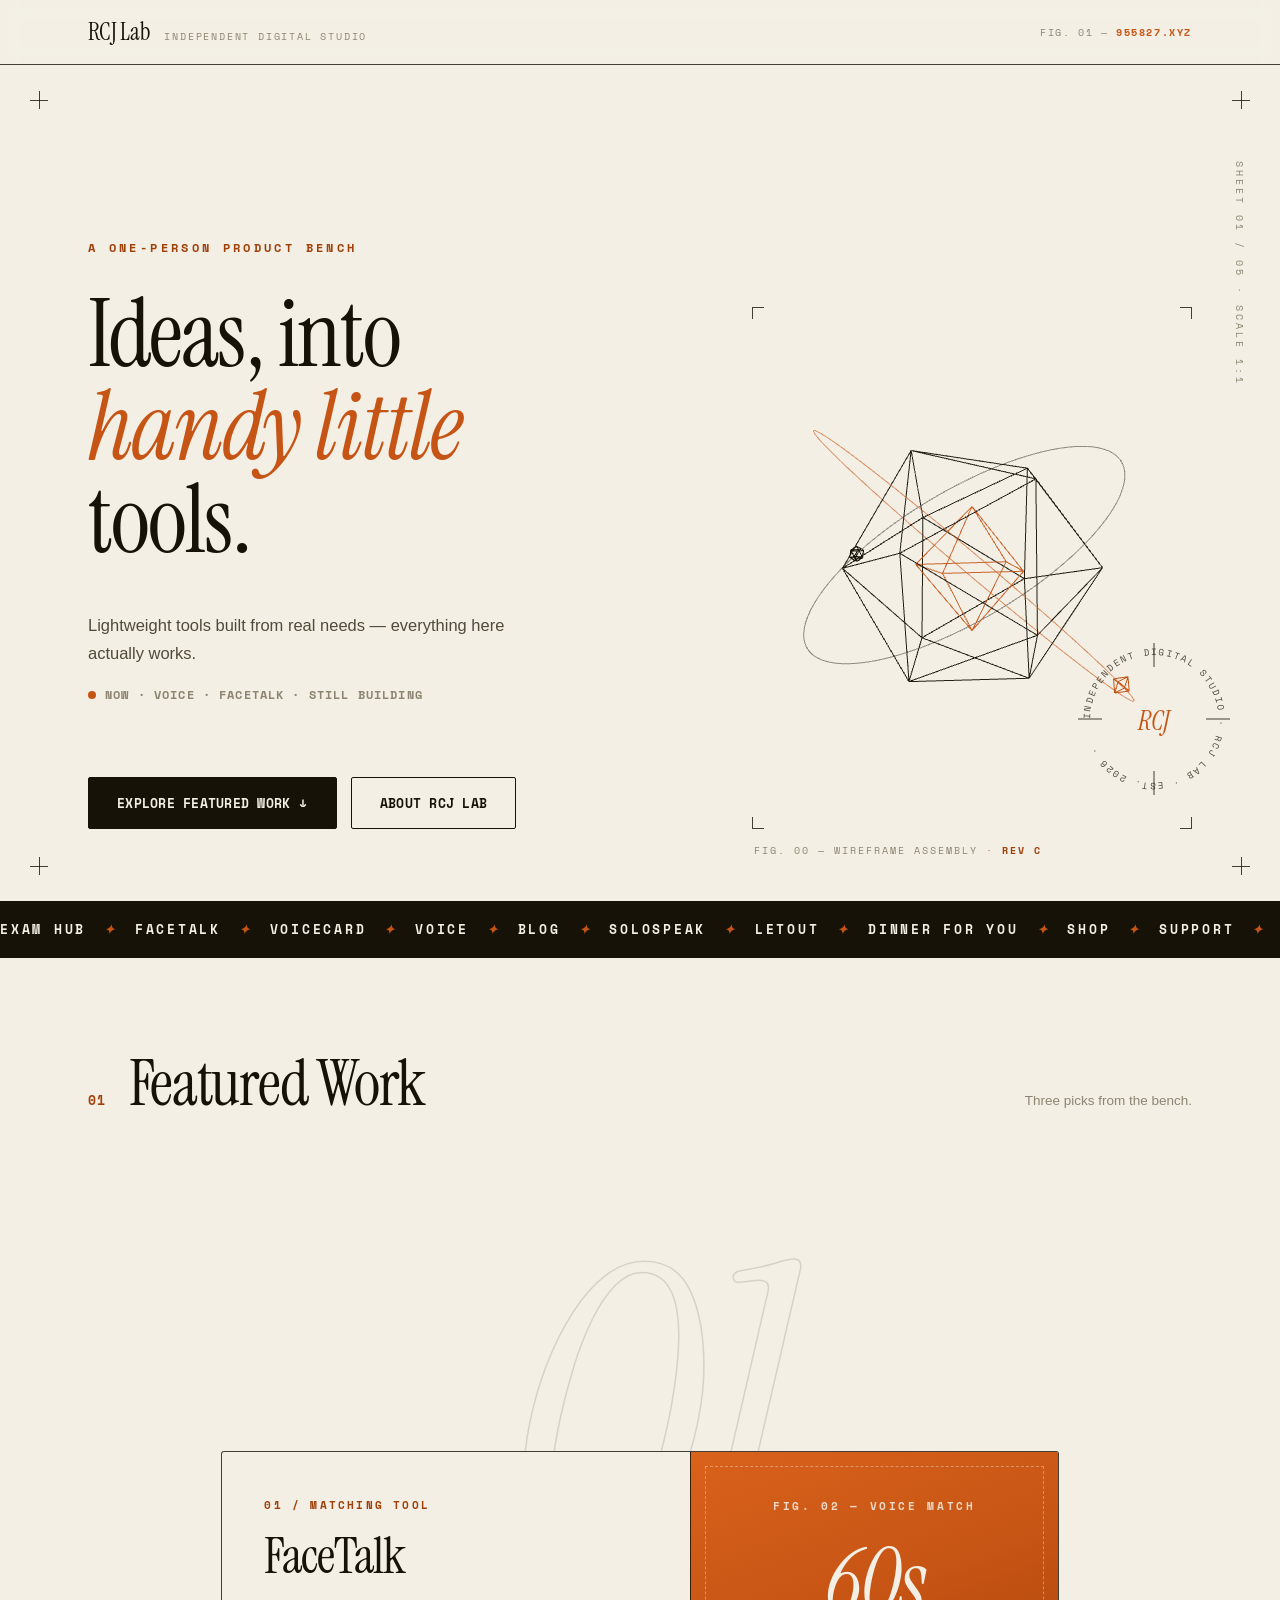
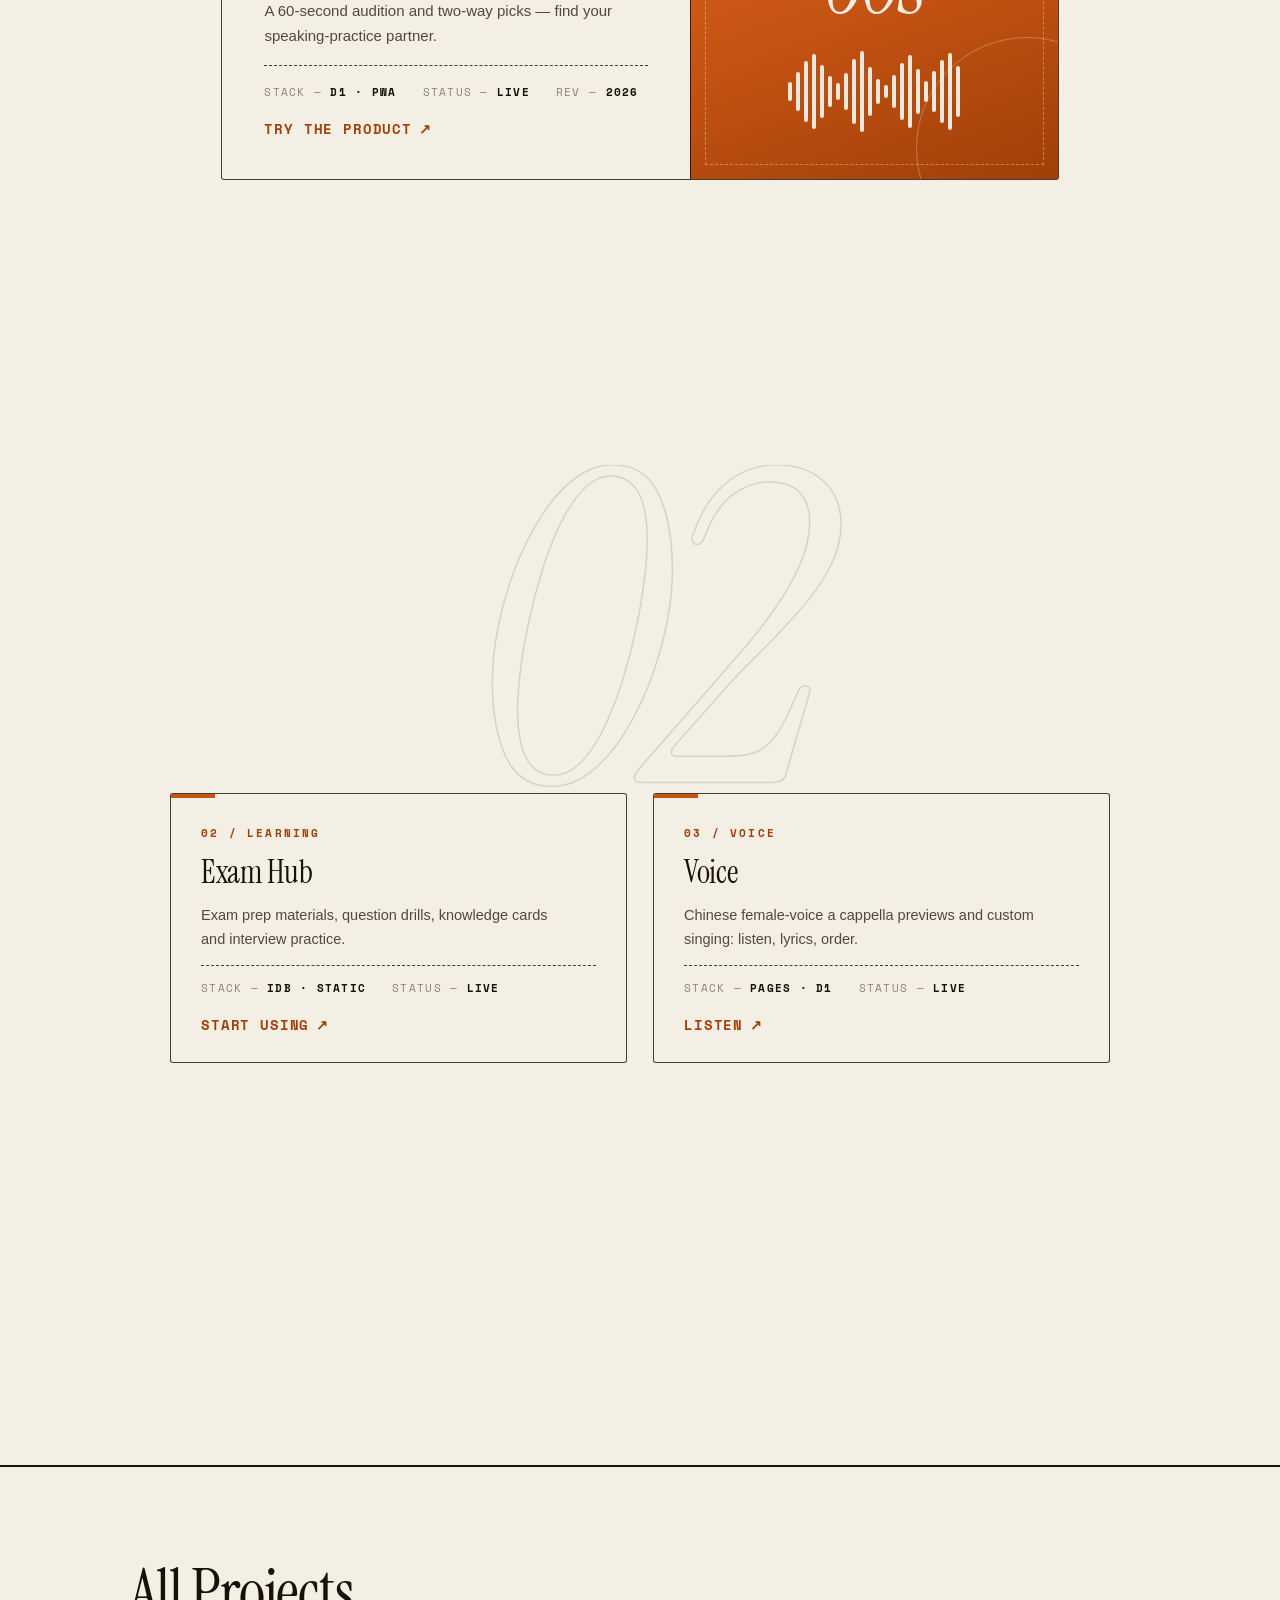
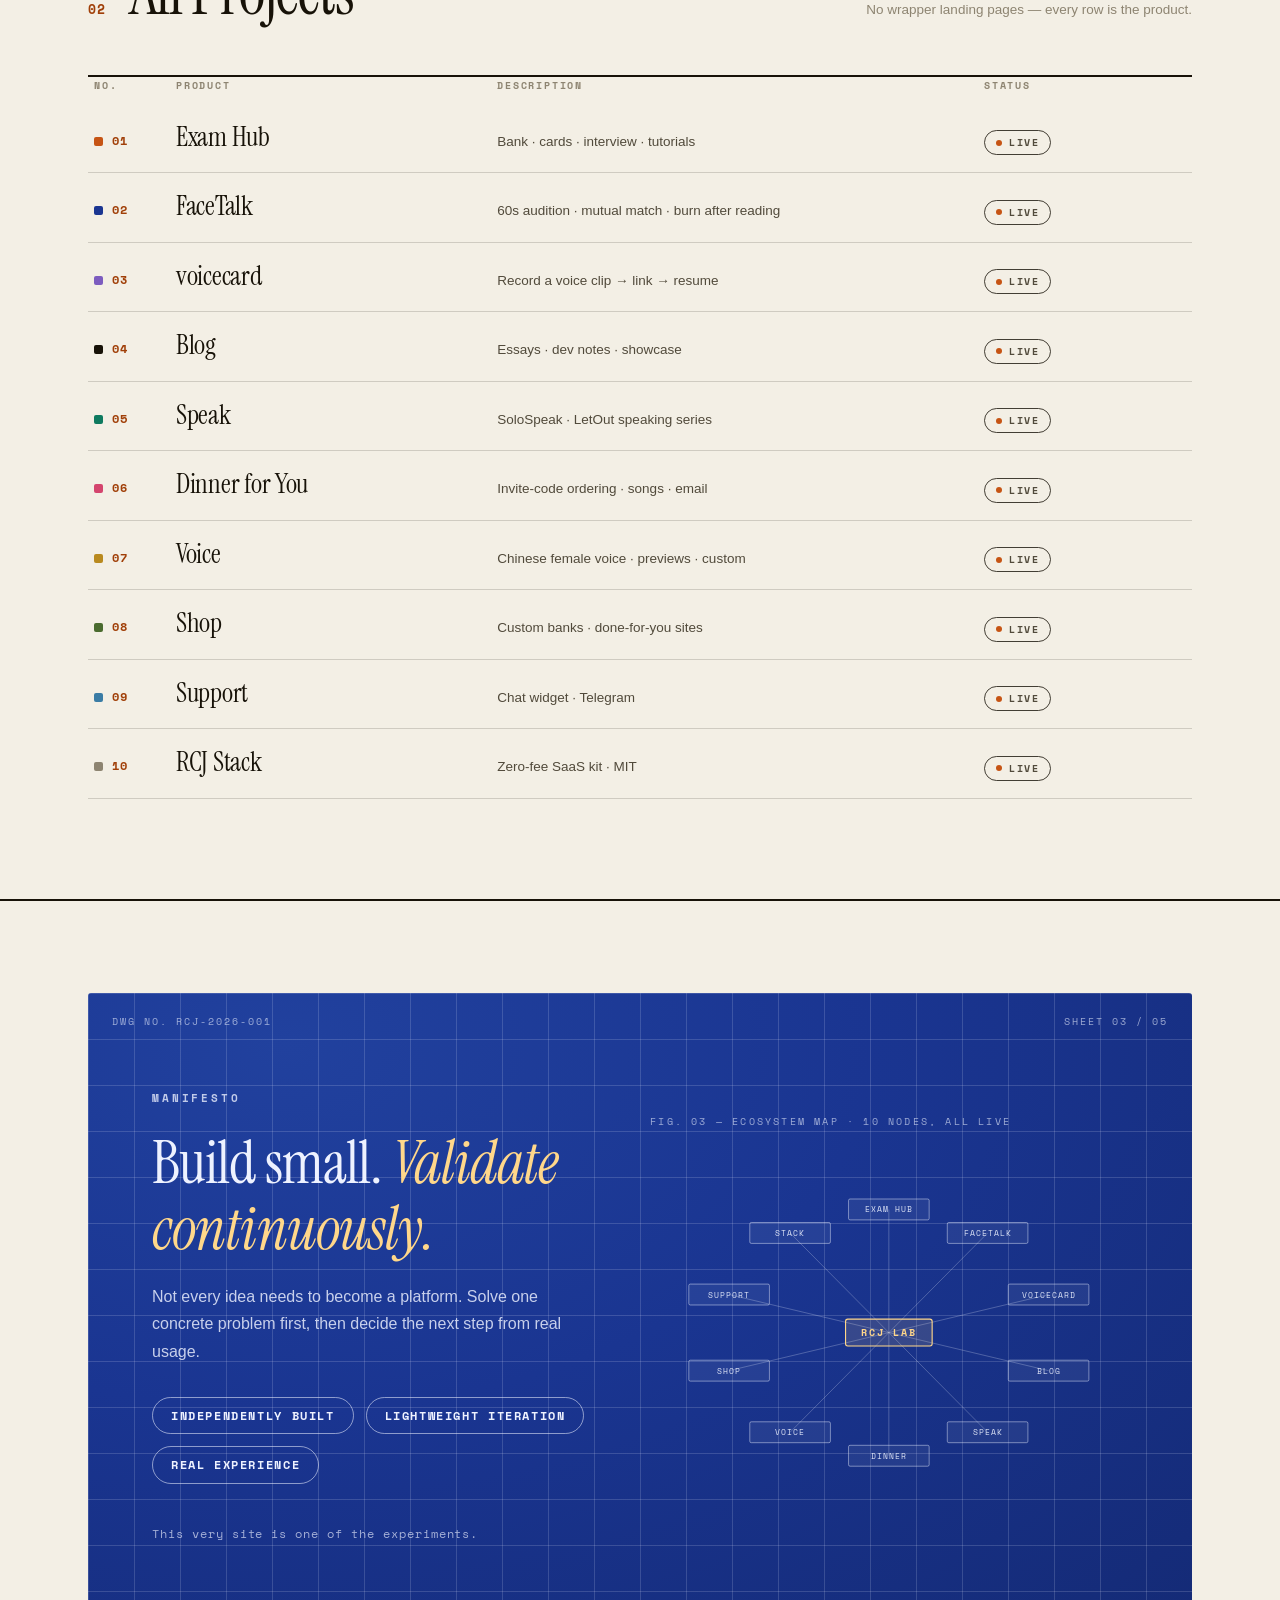
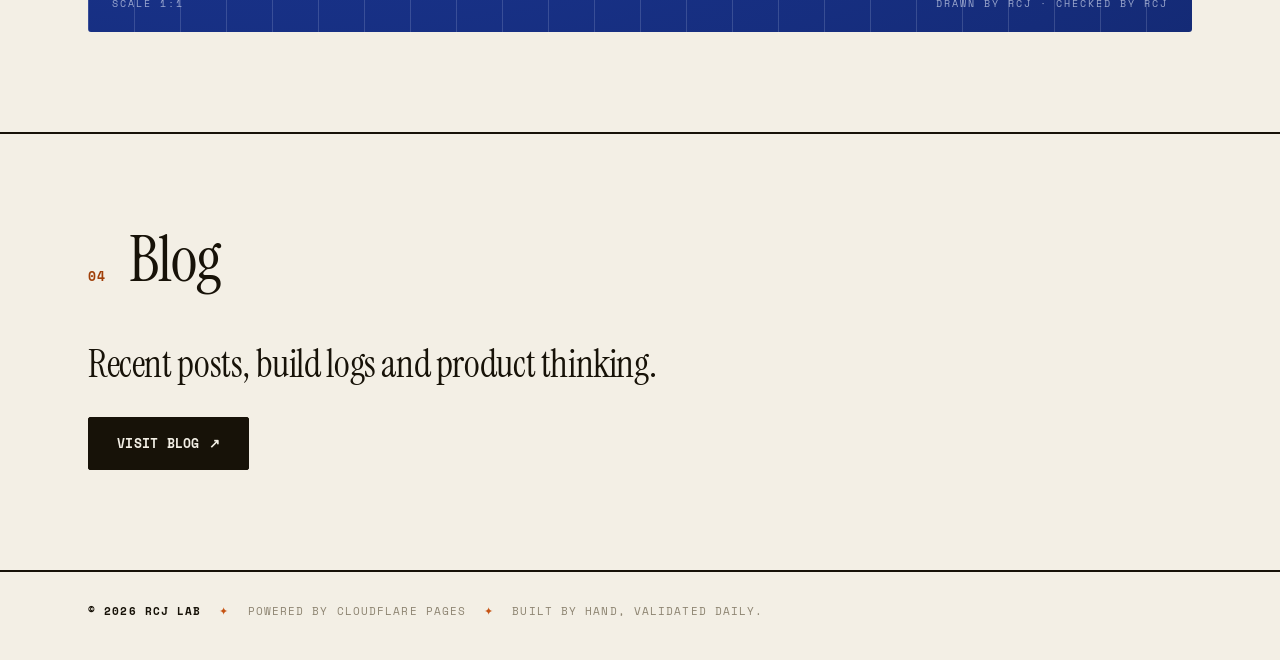
==== commit 9e7b4196: "copy(home): trim redundant copy — one voice per claim Dedup self-description: 'Independent Digital S" ====
--- a/index.html
+++ b/index.html
@@ -417,11 +417,6 @@
       display: flex; align-items: center; justify-content: center;
       padding: 40px 0;
     }
-    .act-tag {
-      position: absolute; top: 30px; left: 50%; transform: translateX(-50%);
-      font-family: var(--mono); font-size: 10px; font-weight: 700; letter-spacing: .26em;
-      color: var(--ink-3); text-transform: uppercase; white-space: nowrap;
-    }
     .act-num {
       position: absolute; top: 50%; left: 50%; z-index: 0;
       transform: translate(-50%, calc(-50% + var(--py, 0px)));
@@ -568,11 +563,11 @@
 
     <div class="container hero-inner">
       <div class="hero-copy">
-        <p class="hero-eyebrow" data-i18n="heroEyebrow">Independent Digital Studio</p>
+        <p class="hero-eyebrow" data-i18n="heroEyebrow">A one-person product bench</p>
         <h1 class="hero-title" data-i18n="heroTitle"><span class="line">Ideas, into</span><br><span class="line"><em>handy little</em></span><br><span class="line">tools.</span></h1>
         <div class="hero-foot">
           <div>
-            <p class="hero-sub" data-i18n="heroSub">Lightweight products built from real needs with code and AI. What you see here actually works — plus ideas still in exploration.</p>
+            <p class="hero-sub" data-i18n="heroSub">Lightweight tools built from real needs — everything here actually works.</p>
             <p class="hero-now"><span class="live-dot" aria-hidden="true"></span><span data-i18n="heroNow">NOW · Voice · FaceTalk · still building</span></p>
           </div>
           <div class="hero-ctas">
@@ -635,19 +630,18 @@
         <header class="sec-head reveal">
           <span class="sec-num" aria-hidden="true">01</span>
           <h2 class="sec-title" data-i18n="featTitle">Featured Work</h2>
-          <p class="sec-sub" data-i18n="featSub">Three picks from the bench — the rest are in the index below.</p>
+          <p class="sec-sub" data-i18n="featSub">Three picks from the bench.</p>
         </header>
 
         <div class="acts">
         <!-- 幕 1 · FaceTalk 主卡 -->
         <div class="act">
-          <span class="act-tag" aria-hidden="true">SCENE 01 / 02</span>
           <span class="act-num" aria-hidden="true">01</span>
           <a class="feature-card reveal" href="https://facetalk.955827.xyz" target="_blank" rel="noopener">
           <div class="feature-info">
             <p class="feature-tag" data-i18n="ftTag">01 / Matching Tool</p>
             <h3 class="feature-name">FaceTalk</h3>
-            <p class="feature-desc" data-i18n="ftDesc">Choosing a practice partner starts with a 60-second audition. Two-way auditions and mutual reviews help people find a partner to practice speaking with.</p>
+            <p class="feature-desc" data-i18n="ftDesc">A 60-second audition and two-way picks — find your speaking-practice partner.</p>
             <div class="feature-spec">
               <span>STACK — <b>D1 · PWA</b></span>
               <span>STATUS — <b>LIVE</b></span>
@@ -667,7 +661,6 @@
 
         <!-- 幕 2 · Exam + Voice 双卡 -->
         <div class="act">
-          <span class="act-tag" aria-hidden="true">SCENE 02 / 02</span>
           <span class="act-num" aria-hidden="true">02</span>
           <div class="feature-secondary">
           <a class="mini-card reveal" href="https://exam.955827.xyz" target="_blank" rel="noopener">
@@ -702,7 +695,7 @@
         <header class="sec-head reveal">
           <span class="sec-num" aria-hidden="true">02</span>
           <h2 class="sec-title" data-i18n="allTitle">All Projects</h2>
-          <p class="sec-sub" data-i18n="allSub">All ten projects, each linking straight to the real product.</p>
+          <p class="sec-sub" data-i18n="allSub">No wrapper landing pages — every row is the product.</p>
         </header>
 
         <div class="bom">
@@ -888,9 +881,9 @@
         ja: 'RCJ Lab 独立系デジタルスタジオ：アイデアを手になじむツールに。試験対策、スピーキング、ボイス、コンテンツ・生活——10 の本物のプロダクトを軽快に。'
       },
       heroEyebrow: {
-        zh: '独立数字产品工作室',
-        en: 'Independent Digital Studio',
-        ja: '独立系デジタルスタジオ'
+        zh: '一个人的产品工作台',
+        en: 'A one-person product bench',
+        ja: 'ひとりのプロダクト工房'
       },
       heroTitle: {
         zh: '<span class="line">把想法，</span><br><span class="line">做成<em>顺手</em>的</span><br><span class="line">小工具。</span>',
@@ -898,9 +891,9 @@
         ja: '<span class="line">アイデアを、</span><br><span class="line"><em>手になじむ</em></span><br><span class="line">ツールに。</span>'
       },
       heroSub: {
-        zh: '从真实需求出发，用代码与 AI 构建轻量产品。这里展示已经做出来的东西，也记录仍在探索的想法。',
-        en: 'Lightweight products built from real needs with code and AI. What you see here actually works — plus ideas still in exploration.',
-        ja: '実際のニーズから、コードと AI で軽量プロダクトを構築。ここにあるのは本当に動くものと、まだ探索中のアイデア。'
+        zh: '从真实需求出发，用代码与 AI 做出轻量的小工具——这里每一件都真的能用。',
+        en: 'Lightweight tools built from real needs — everything here actually works.',
+        ja: '実際のニーズから生まれた軽量ツール。ここにあるものは、どれも本当に動きます。'
       },
       heroNow: {
         zh: 'NOW · 声音定制 Voice · FaceTalk · 持续构建中',
@@ -911,15 +904,15 @@
       ctaLab: { zh: '了解 RCJ Lab', en: 'About RCJ Lab', ja: 'RCJ Lab について' },
       featTitle: { zh: '精选作品', en: 'Featured Work', ja: '注目作品' },
       featSub: {
-        zh: '工作台上挑出三件——其余都在下面的索引表里。',
-        en: 'Three picks from the bench — the rest are in the index below.',
-        ja: '作業台から 3 つ厳選——残りは下の索引表に。'
+        zh: '工作台上挑出三件，其余见索引表。',
+        en: 'Three picks from the bench.',
+        ja: '作業台から 3 つ厳選。'
       },
       ftTag: { zh: '01 / 匹配工具', en: '01 / Matching Tool', ja: '01 / マッチングツール' },
       ftDesc: {
-        zh: '让练习搭档的选择，从 60 秒试音开始。双向试音、互相评价，帮助需要练习表达的人找到合适的练习搭档。',
-        en: 'Choosing a practice partner starts with a 60-second audition. Two-way auditions and mutual reviews help people find a partner to practice speaking with.',
-        ja: '練習相手選びは 60 秒のオーディションから。双方向の試聴と相互評価で、話す練習の相手を見つける。'
+        zh: '60 秒试音、双向互选——帮你找到合适的开口练习搭子。',
+        en: 'A 60-second audition and two-way picks — find your speaking-practice partner.',
+        ja: '60 秒のオーディションと相互マッチングで、話す練習の相手を見つける。'
       },
       ftCta: { zh: '体验产品', en: 'Try the product', ja: '使ってみる' },
       ehTag: { zh: '02 / 学习', en: '02 / Learning', ja: '02 / 学習' },
@@ -938,9 +931,9 @@
       voCta: { zh: '试听声音', en: 'Listen', ja: '試聴する' },
       allTitle: { zh: '全部项目', en: 'All Projects', ja: '全プロダクト' },
       allSub: {
-        zh: '现有十个项目全部保留，每个都直达真实产品。',
-        en: 'All ten projects, each linking straight to the real product.',
-        ja: '10 プロダクトすべてを掲載、すべて実際のプロダクトに直接リンク。'
+        zh: '没有套壳落地页——每行就是产品本身。',
+        en: 'No wrapper landing pages — every row is the product.',
+        ja: '包装ページなし——各行がそのままプロダクト。'
       },
       pExam: { zh: '题库 · 知识卡 · 面试 · 教程', en: 'Bank · cards · interview · tutorials', ja: '問題集 · 知識カード · 面接 · チュートリアル' },
       pFace: { zh: '60 秒试音 · 双向互选 · 阅后即焚', en: '60s audition · mutual match · burn after reading', ja: '60秒オーディション · 相互マッチ · 既読後消去' },
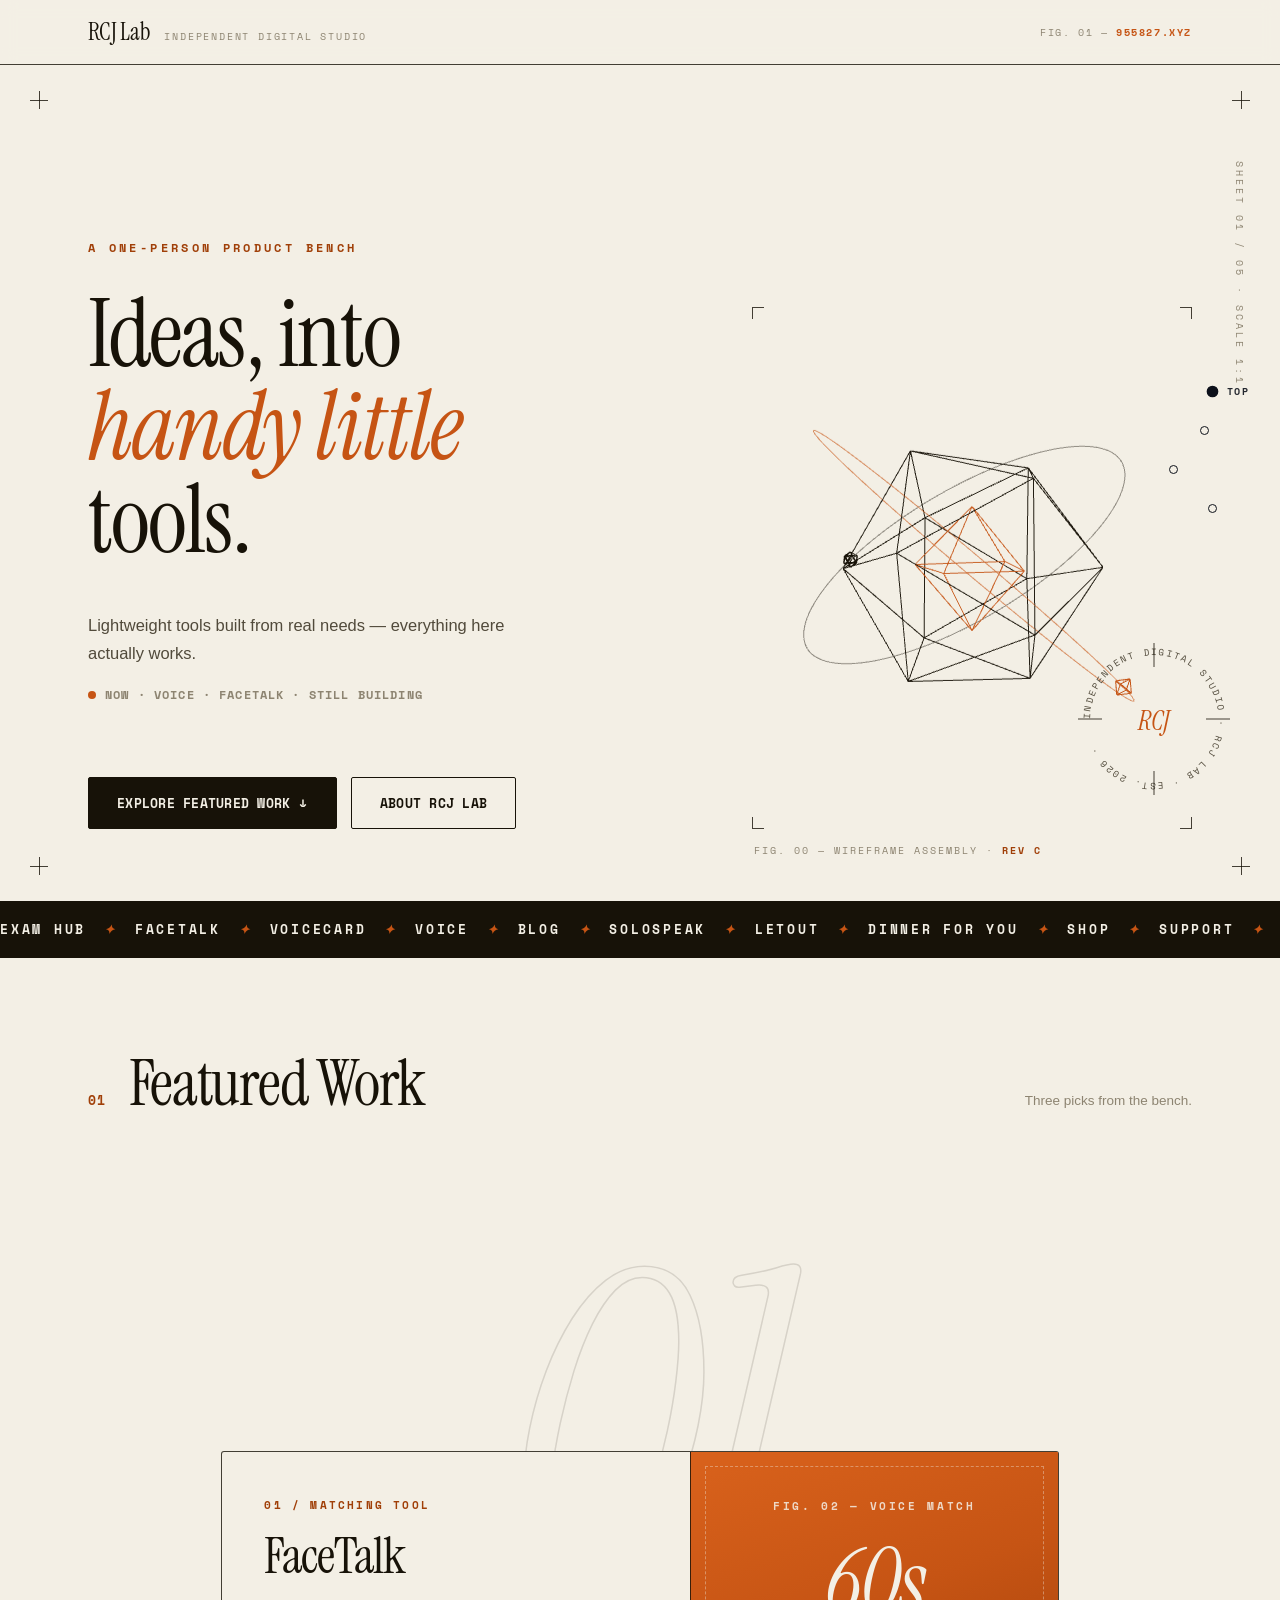
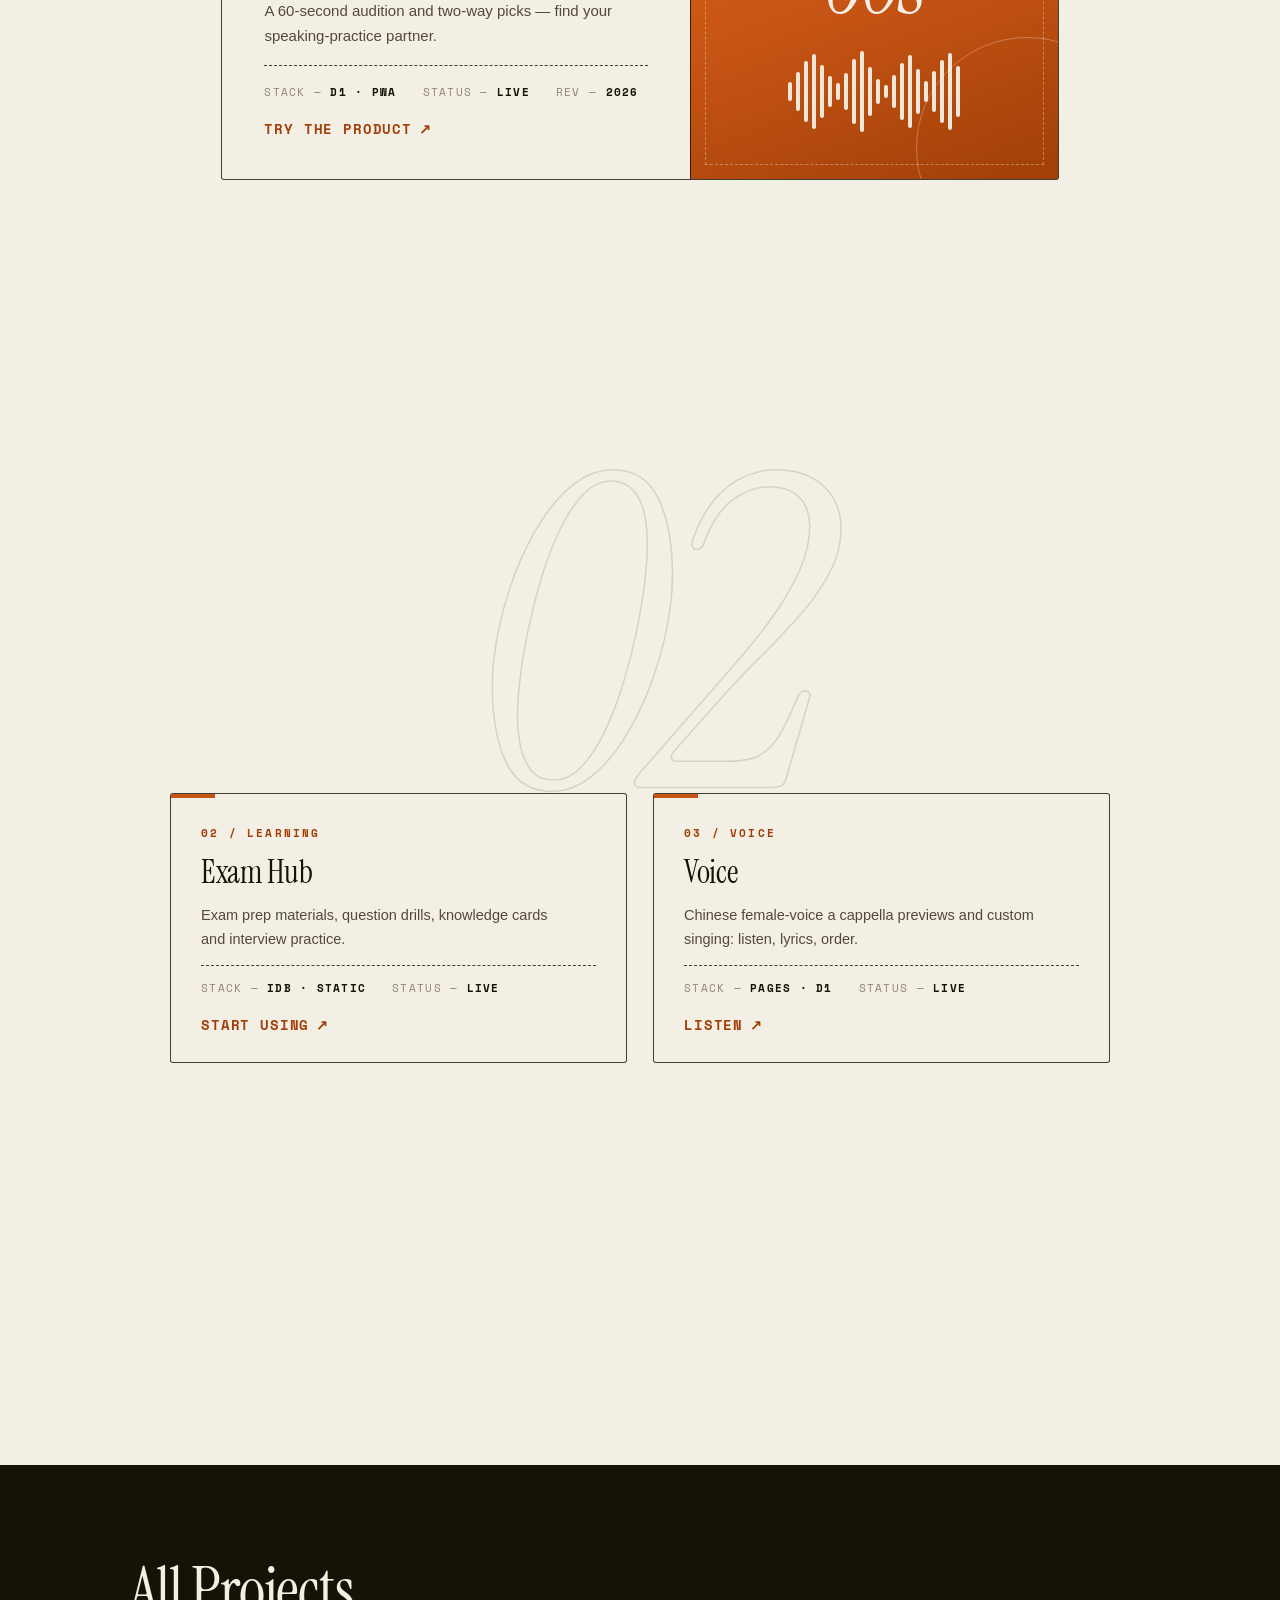
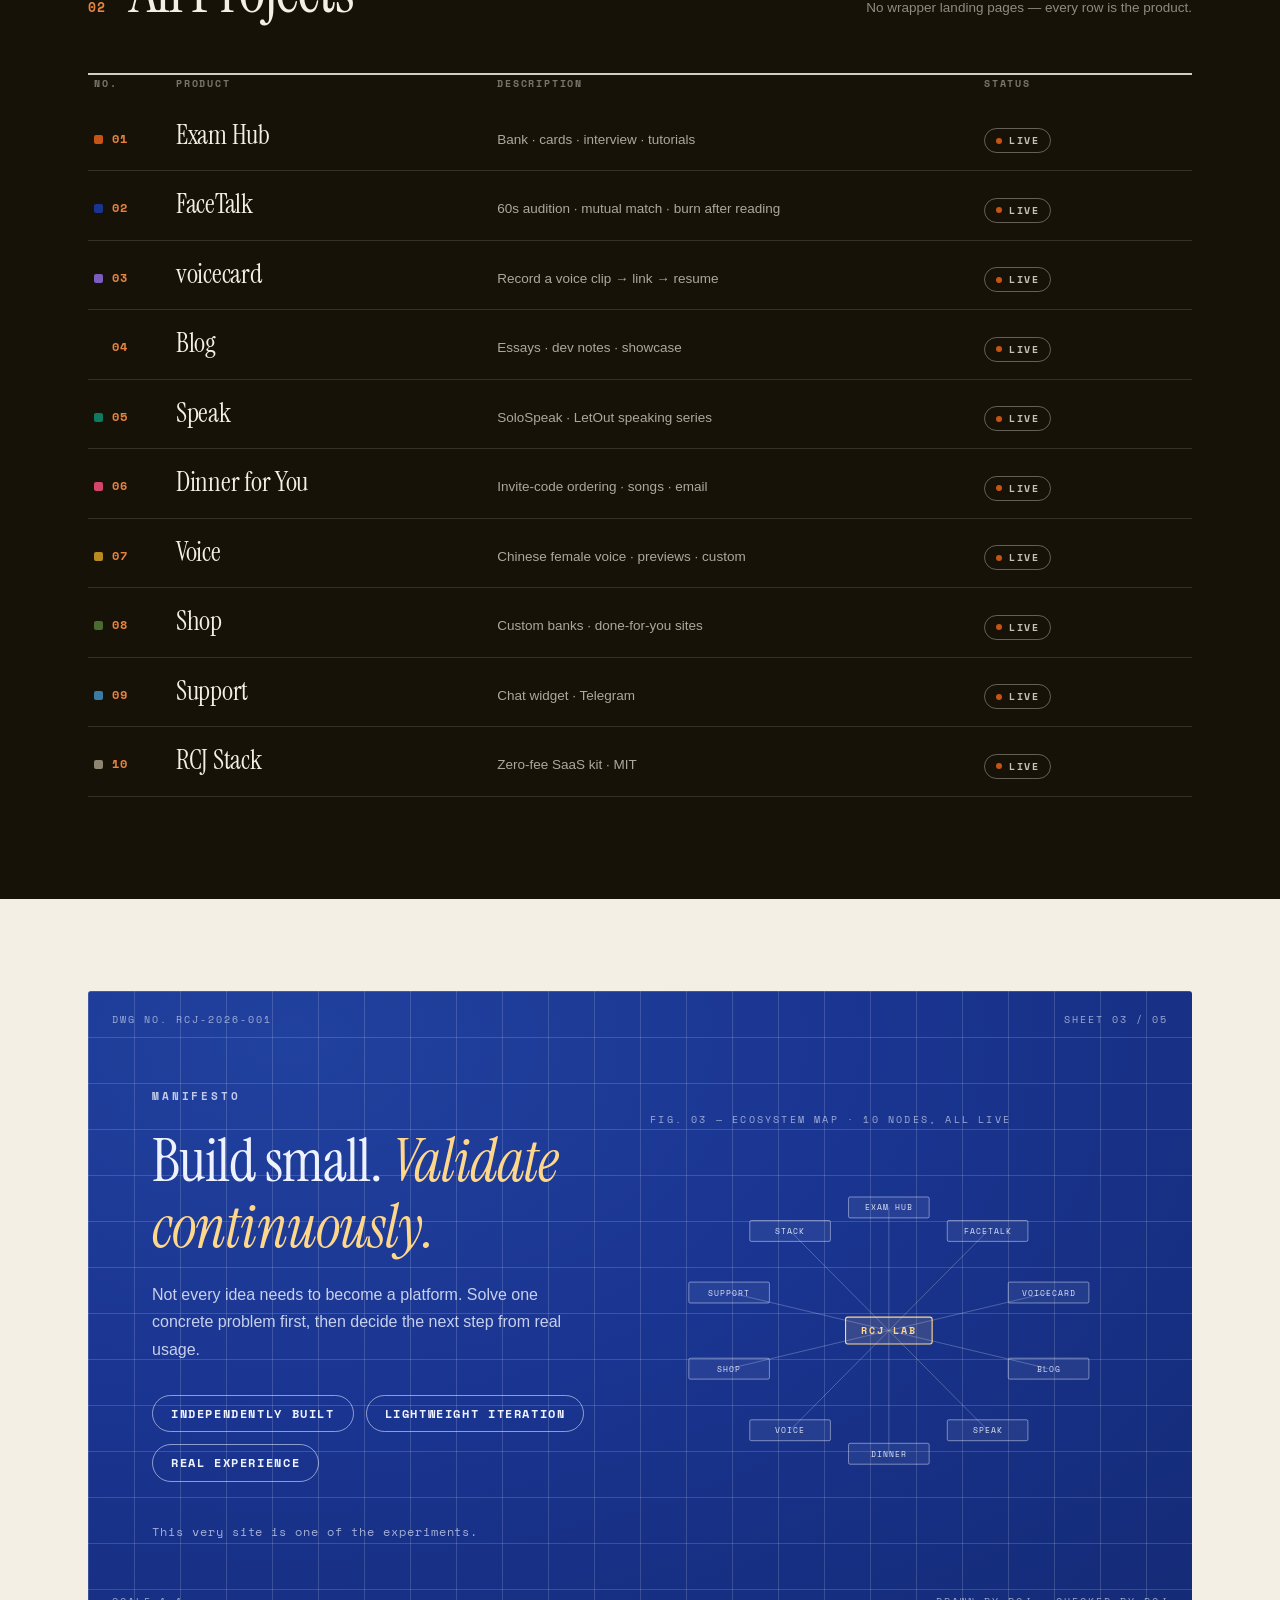
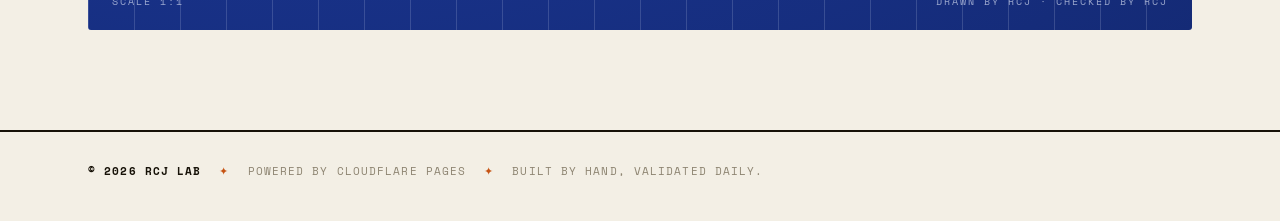
==== commit 78b119a5: "design(home): tesla-grade polish — dark index band, dot nav, smart header - #projects inverted to in" ====
--- a/index.html
+++ b/index.html
@@ -238,6 +238,7 @@
     .marquee-track .sep { color: var(--accent); padding: 0 18px; }
     @keyframes mq { to { transform: translateX(-50%); } }
     @media (prefers-reduced-motion: reduce) { .marquee-track { animation: none; } }
+    .marquee:hover .marquee-track { animation-play-state: paused; }
 
     /* ---------- 通用区块（顶部粗实线 = 图纸分幅线） ---------- */
     .section { padding: 92px 0 100px; border-top: 2px solid var(--ink); }
@@ -387,10 +388,6 @@
     .bp-core rect { fill: rgba(255, 215, 138, .13); stroke: #ffd78a; stroke-width: 1.5; }
     .bp-core text { fill: #ffd78a; font-family: var(--mono); font-size: 13px; font-weight: 700; letter-spacing: .2em; }
 
-    /* ---------- Blog ---------- */
-    .blog-line { font-family: var(--serif); font-size: clamp(1.6rem, 3vw, 2.6rem); font-weight: 400; letter-spacing: -.01em; max-width: 24em; line-height: 1.2; }
-    .blog .btn { margin-top: 30px; }
-
     /* ---------- 页脚（链接克制：0 链接） ---------- */
     .site-footer { border-top: 2px solid var(--ink); padding: 30px 0 40px; }
     .footer-inner { display: flex; align-items: center; gap: 18px; flex-wrap: wrap; font-family: var(--mono); font-size: 11px; letter-spacing: .1em; text-transform: uppercase; color: var(--ink-3); }
@@ -410,6 +407,47 @@
       background: var(--accent); transform: scaleX(0); transform-origin: 0 50%;
       z-index: 60; pointer-events: none;
     }
+
+    /* ---------- 智能顶栏：下滑隐藏、上滑浮现（特斯拉式沉浸） ---------- */
+    .site-header { transition: transform .32s ease; will-change: transform; }
+    .site-header.is-hidden { transform: translateY(-100%); }
+    @media (prefers-reduced-motion: reduce) { .site-header { transition: none; } }
+
+    /* ---------- 侧边点导航（difference 混合，明暗底自适应） ---------- */
+    .dot-nav {
+      position: fixed; right: 26px; top: 50%; z-index: 45;
+      transform: translateY(-50%);
+      display: flex; flex-direction: column; gap: 14px;
+      mix-blend-mode: difference;
+    }
+    .dot-nav a { display: flex; flex-direction: row-reverse; align-items: center; gap: 10px; padding: 4px; }
+    .dot-nav a i {
+      width: 9px; height: 9px; border-radius: 50%; flex: none;
+      border: 1.5px solid #fff;
+      transition: background .2s ease, transform .2s ease;
+    }
+    .dot-nav .dot-label {
+      font-family: var(--mono); font-size: 10px; font-weight: 700; letter-spacing: .18em; text-transform: uppercase; color: #fff;
+      opacity: 0; transform: translateX(6px);
+      transition: opacity .2s ease, transform .2s ease;
+    }
+    .dot-nav a:hover .dot-label, .dot-nav a:focus-visible .dot-label, .dot-nav a.active .dot-label { opacity: .9; transform: translateX(0); }
+    .dot-nav a.active i { background: #fff; transform: scale(1.3); }
+    @media (max-width: 1100px) { .dot-nav { display: none; } }
+    @media (prefers-reduced-motion: reduce) { .dot-nav a i, .dot-nav .dot-label { transition: none; } }
+
+    /* ---------- #projects 深色索引带：明暗交替的电影感节奏 ---------- */
+    #projects { background: var(--ink); color: var(--paper); border-top: 0; }
+    #projects .sec-num { color: #e8833f; }
+    #projects .sec-sub { color: rgba(243, 239, 229, .55); }
+    #projects .bom { border-top-color: rgba(243, 239, 229, .85); }
+    #projects .bom-head { color: rgba(243, 239, 229, .45); }
+    #projects .bom-row { border-bottom-color: rgba(243, 239, 229, .14); }
+    #projects .bom-row:hover { background: rgba(198, 84, 20, .25); }
+    #projects .bom-no { color: #e8833f; }
+    #projects .bom-desc { color: rgba(243, 239, 229, .68); }
+    #projects .bom-status { border-color: rgba(243, 239, 229, .35); color: rgba(243, 239, 229, .8); }
+    #projects .bom-arr { color: var(--paper); }
 
     /* ---------- 分幕滚动叙事（#work 特斯拉式） ---------- */
     .act {
@@ -552,6 +590,14 @@
     </div>
     <span class="scroll-progress" id="scrollProgress" aria-hidden="true"></span>
   </header>
+
+  <!-- 侧边点导航：Top / Work / Projects / Lab -->
+  <nav class="dot-nav" aria-label="Page sections">
+    <a href="#top"><span class="dot-label">Top</span><i aria-hidden="true"></i></a>
+    <a href="#work"><span class="dot-label">Work</span><i aria-hidden="true"></i></a>
+    <a href="#projects"><span class="dot-label">Projects</span><i aria-hidden="true"></i></a>
+    <a href="#lab"><span class="dot-label">Lab</span><i aria-hidden="true"></i></a>
+  </nav>
 
   <!-- ============== Hero：图纸桌 ============== -->
   <section class="hero" id="top">
@@ -836,18 +882,6 @@
         </div>
       </div>
     </section>
-
-    <!-- ============== 04 · Blog ============== -->
-    <section class="section blog" id="blog">
-      <div class="container">
-        <header class="sec-head reveal">
-          <span class="sec-num" aria-hidden="true">04</span>
-          <h2 class="sec-title" data-i18n="blogTitle">Blog</h2>
-        </header>
-        <p class="blog-line reveal" data-i18n="blogLine">Recent posts, build logs and product thinking.</p>
-        <a class="btn btn-primary reveal" href="https://blog.955827.xyz" target="_blank" rel="noopener"><span data-i18n="blogCta">Visit Blog</span><span class="arr" aria-hidden="true">↗</span></a>
-      </div>
-    </section>
   </main>
 
   <!-- ============== 页脚（链接克制：0 链接） ============== -->
@@ -964,13 +998,6 @@
         en: 'This very site is one of the experiments.',
         ja: 'このサイト自体が、実験のひとつ。'
       },
-      blogTitle: { zh: 'Blog', en: 'Blog', ja: 'Blog' },
-      blogLine: {
-        zh: '近期文章、构建记录与产品思考。',
-        en: 'Recent posts, build logs and product thinking.',
-        ja: '最新記事、構築ログ、プロダクト考察。'
-      },
-      blogCta: { zh: '进入 Blog', en: 'Visit Blog', ja: 'Blog へ' },
       footerPowered: { zh: 'Powered by Cloudflare Pages', en: 'Powered by Cloudflare Pages', ja: 'Powered by Cloudflare Pages' },
       footerNote: { zh: '手工构建，每日验证。', en: 'Built by hand, validated daily.', ja: '手作りで、毎日検証。' }
     };
@@ -1021,18 +1048,26 @@
       showAll();
     }
 
-    /* ---------- 顶栏进度线 + 分幕背景编号视差（单 rAF 滚动通道） ---------- */
+    /* ---------- 顶栏进度线 + 智能顶栏 + 分幕背景编号视差（单 rAF 滚动通道） ---------- */
     var progBar = document.getElementById('scrollProgress');
+    var siteHeader = document.querySelector('.site-header');
     var actNums = document.querySelectorAll('.act-num');
     var scrollTicking = false;
+    var lastY = 0;
     function onScrollFX() {
       scrollTicking = false;
       var doc = document.documentElement;
+      var top = window.pageYOffset || doc.scrollTop || 0;
       if (progBar) {
         var max = doc.scrollHeight - doc.clientHeight;
-        var top = window.pageYOffset || doc.scrollTop || 0;
         progBar.style.transform = 'scaleX(' + (max > 0 ? Math.min(1, top / max) : 0) + ')';
       }
+      /* 下滑且过 160px 时收起顶栏，上滑或近顶部时浮现 */
+      if (siteHeader) {
+        if (top > 160 && top > lastY + 4) siteHeader.classList.add('is-hidden');
+        else if (top < lastY - 4 || top <= 160) siteHeader.classList.remove('is-hidden');
+      }
+      lastY = top;
       if (!REDUCED && actNums.length) {
         var vh = window.innerHeight || 1;
         for (var i = 0; i < actNums.length; i++) {
@@ -1065,6 +1100,29 @@
         }
       }, { threshold: 0.35 });
       io.observe(svg);
+    })();
+
+    /* ---------- 侧边点导航：当前区块高亮（中带检测，滚动两向均生效） ---------- */
+    (function () {
+      var nav = document.querySelector('.dot-nav');
+      if (!nav || !('IntersectionObserver' in window)) return;
+      var links = nav.querySelectorAll('a');
+      var byId = {};
+      for (var i = 0; i < links.length; i++) {
+        byId[links[i].getAttribute('href').slice(1)] = links[i];
+      }
+      var io = new IntersectionObserver(function (entries) {
+        for (var i = 0; i < entries.length; i++) {
+          if (!entries[i].isIntersecting) continue;
+          var id = entries[i].target.id;
+          for (var k in byId) byId[k].classList[k === id ? 'add' : 'remove']('active');
+        }
+      }, { rootMargin: '-45% 0px -45% 0px', threshold: 0 });
+      for (var sid in byId) {
+        var sec = document.getElementById(sid);
+        if (sec) io.observe(sec);
+      }
+      if (byId.top) byId.top.classList.add('active');
     })();
 
     /* ---------- Three.js 线框制图台（自托管；THREE 缺失时回退静态 SVG） ---------- */
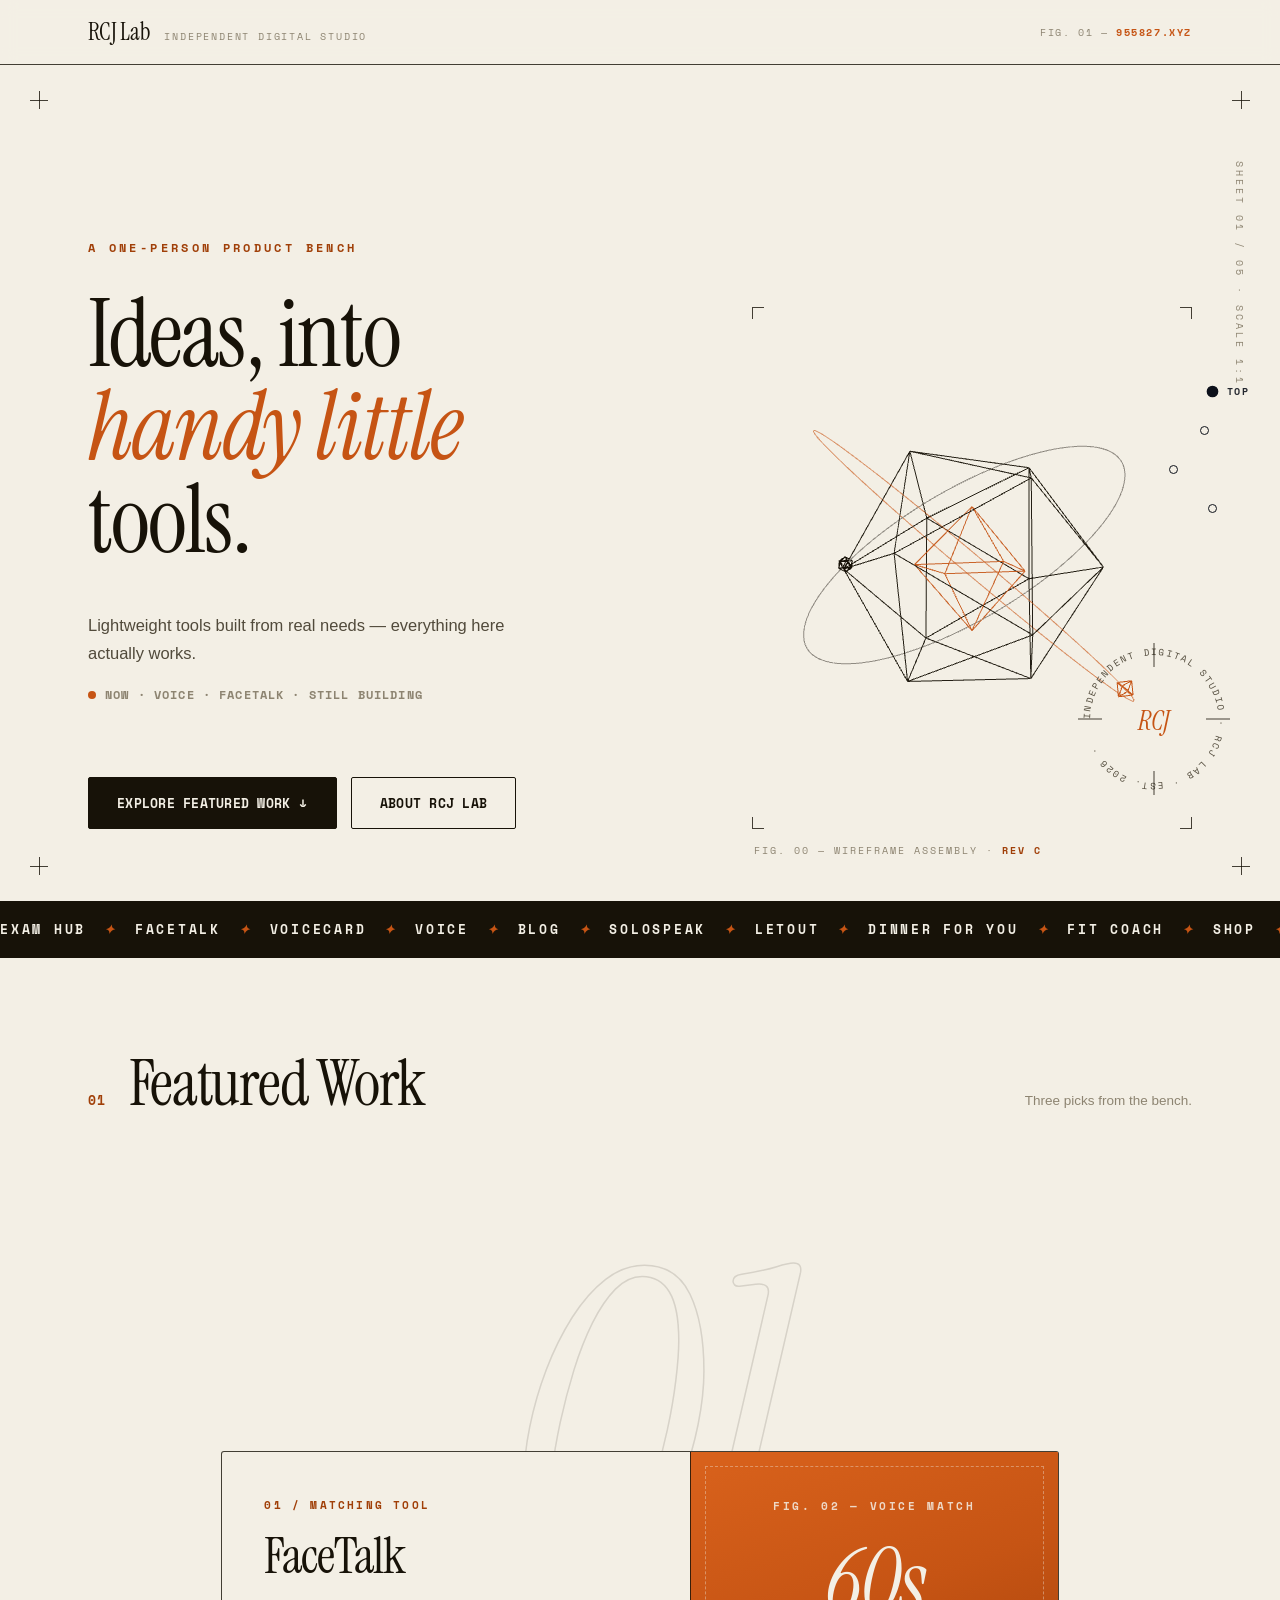
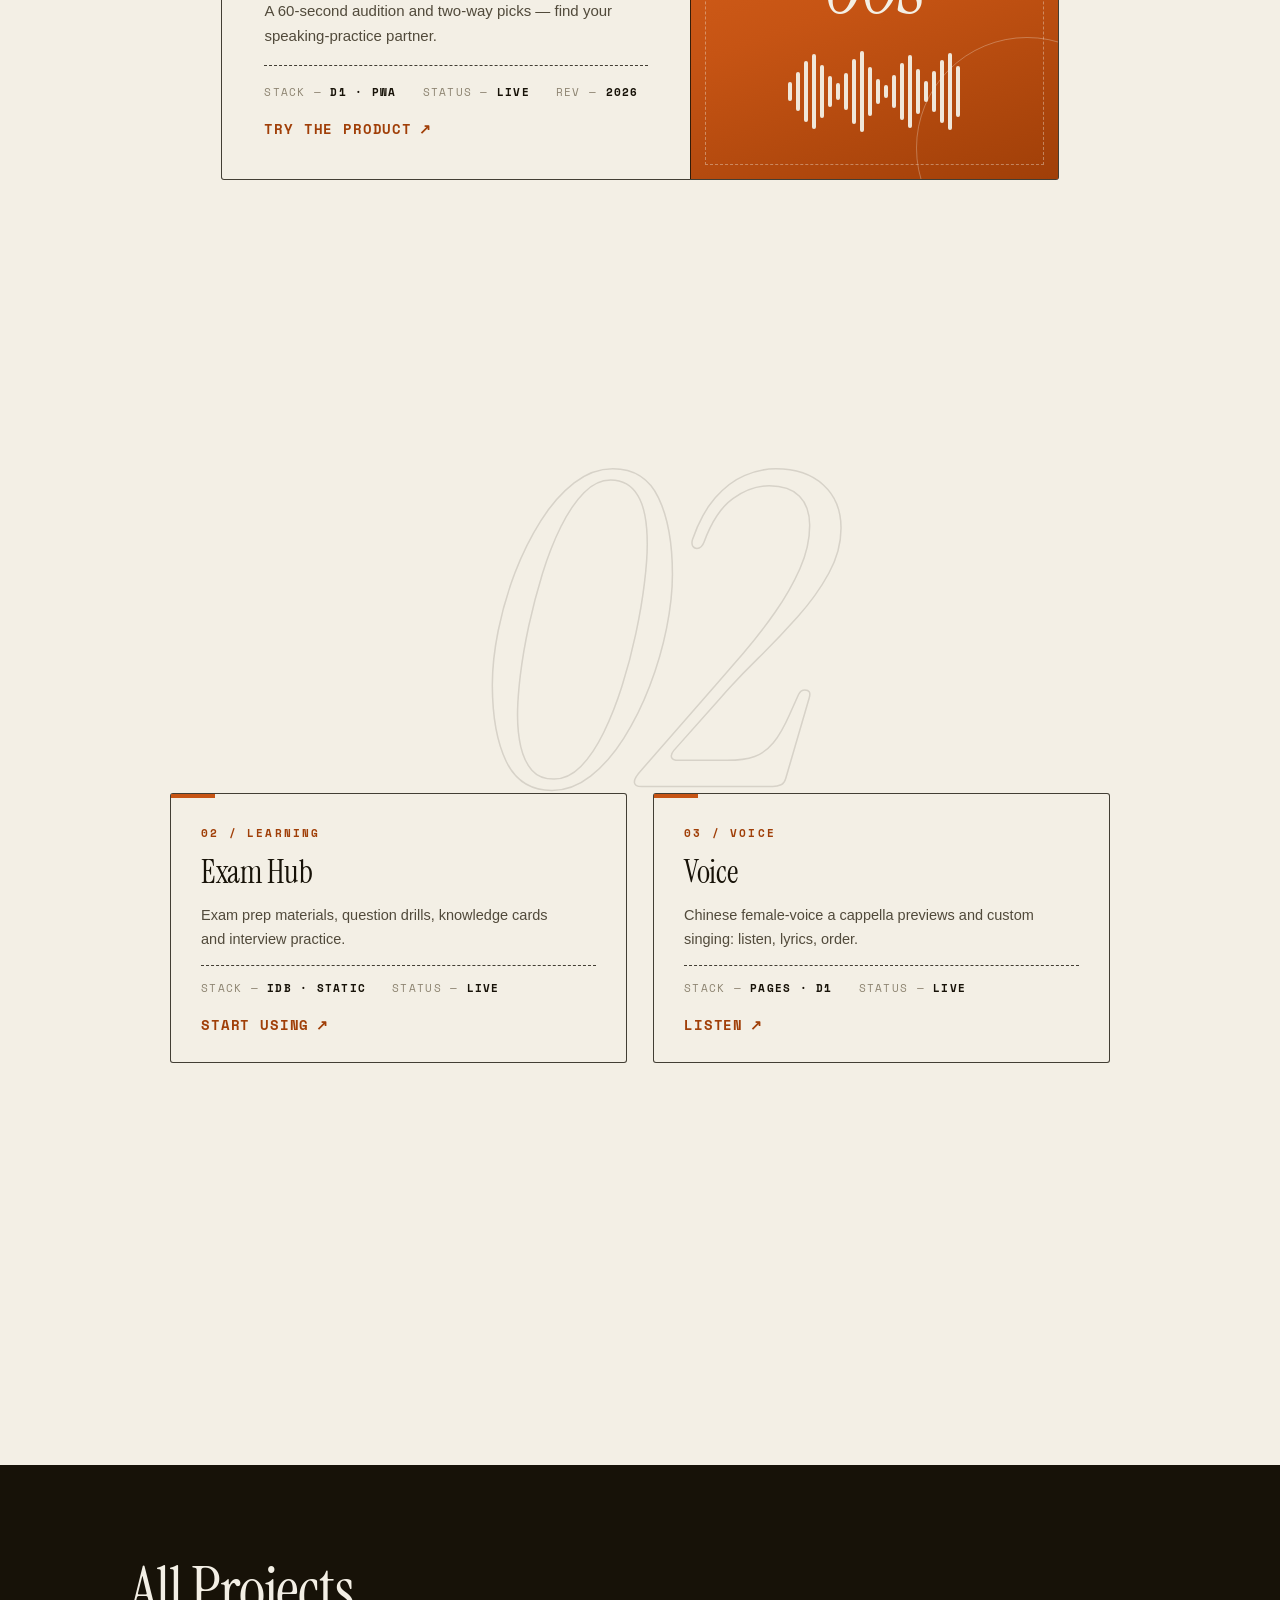
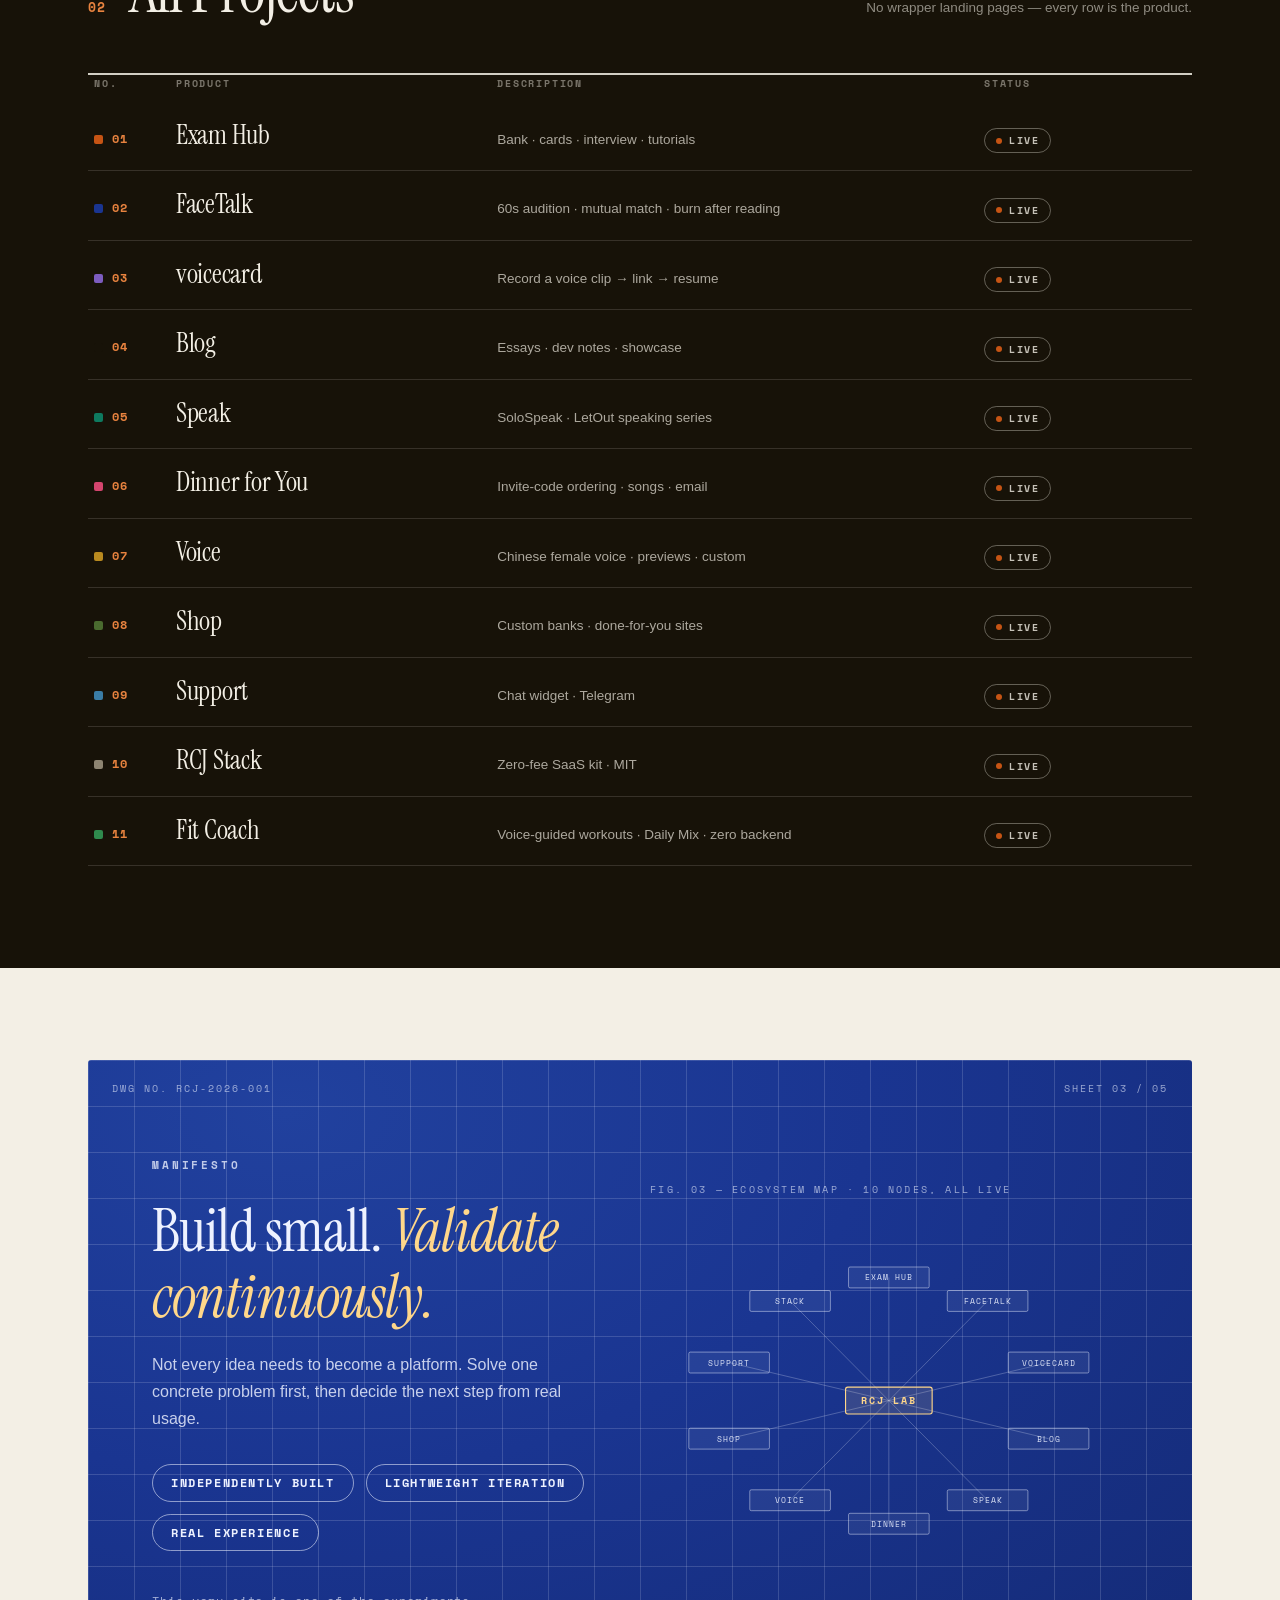
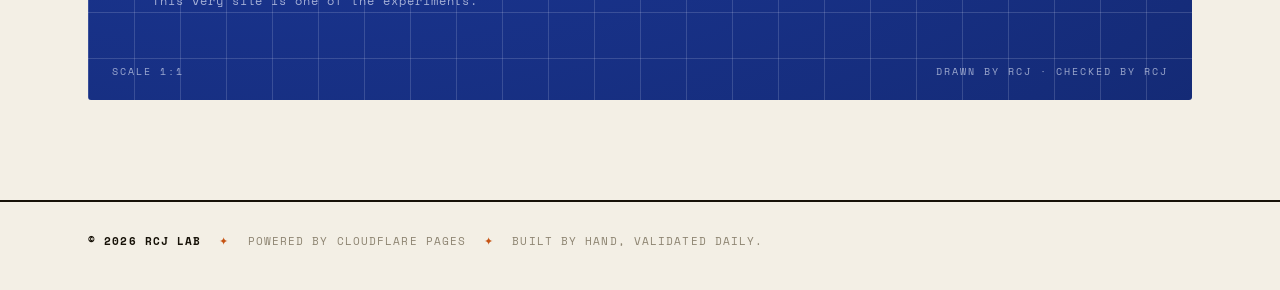
==== commit 5d2a9372: "feat(lab): 产品索引表新增 Fit Coach（第 11 行），marquee 与 meta 产品计数同步 10→11" ====
--- a/index.html
+++ b/index.html
@@ -8,16 +8,16 @@
   <meta name="bytedance-verification-code" content="Mkh+s4SDJ3anPs13BmdV" />
   <title>RCJ Lab · Independent Digital Studio</title>
   <link rel="canonical" href="https://955827.xyz/" />
-  <meta name="description" content="RCJ Lab — an independent digital studio turning ideas into handy little tools. Exam prep, speaking, voice, content & life — ten real products, served fast." />
+  <meta name="description" content="RCJ Lab — an independent digital studio turning ideas into handy little tools. Exam prep, speaking, voice, content & life — eleven real products, served fast." />
   <!-- Open Graph / 社交分享 -->
   <meta property="og:type" content="website" />
   <meta property="og:site_name" content="RCJ Lab" />
   <meta property="og:title" content="RCJ Lab · Independent Digital Studio" />
-  <meta property="og:description" content="An independent digital studio turning ideas into handy little tools. Exam prep, speaking, voice, content & life — ten real products, served fast." />
+  <meta property="og:description" content="An independent digital studio turning ideas into handy little tools. Exam prep, speaking, voice, content & life — eleven real products, served fast." />
   <meta property="og:url" content="https://955827.xyz/" />
   <meta name="twitter:card" content="summary_large_image" />
   <meta name="twitter:title" content="RCJ Lab · Independent Digital Studio" />
-  <meta name="twitter:description" content="An independent digital studio turning ideas into handy little tools. Exam prep, speaking, voice, content & life — ten real products, served fast." />
+  <meta name="twitter:description" content="An independent digital studio turning ideas into handy little tools. Exam prep, speaking, voice, content & life — eleven real products, served fast." />
   <meta property="og:image" content="https://955827.xyz/assets/og-cover.png" />
   <meta name="twitter:image" content="https://955827.xyz/assets/og-cover.png" />
   <script type="application/ld+json">
@@ -664,8 +664,8 @@
   <!-- ============== 产品索引跑马灯 ============== -->
   <div class="marquee" aria-hidden="true">
     <div class="marquee-track">
-      <span>Exam Hub<i class="sep">✦</i>FaceTalk<i class="sep">✦</i>Voicecard<i class="sep">✦</i>Voice<i class="sep">✦</i>Blog<i class="sep">✦</i>SoloSpeak<i class="sep">✦</i>LetOut<i class="sep">✦</i>Dinner for You<i class="sep">✦</i>Shop<i class="sep">✦</i>Support<i class="sep">✦</i>RCJ Stack<i class="sep">✦</i></span>
-      <span>Exam Hub<i class="sep">✦</i>FaceTalk<i class="sep">✦</i>Voicecard<i class="sep">✦</i>Voice<i class="sep">✦</i>Blog<i class="sep">✦</i>SoloSpeak<i class="sep">✦</i>LetOut<i class="sep">✦</i>Dinner for You<i class="sep">✦</i>Shop<i class="sep">✦</i>Support<i class="sep">✦</i>RCJ Stack<i class="sep">✦</i></span>
+      <span>Exam Hub<i class="sep">✦</i>FaceTalk<i class="sep">✦</i>Voicecard<i class="sep">✦</i>Voice<i class="sep">✦</i>Blog<i class="sep">✦</i>SoloSpeak<i class="sep">✦</i>LetOut<i class="sep">✦</i>Dinner for You<i class="sep">✦</i>Fit Coach<i class="sep">✦</i>Shop<i class="sep">✦</i>Support<i class="sep">✦</i>RCJ Stack<i class="sep">✦</i></span>
+      <span>Exam Hub<i class="sep">✦</i>FaceTalk<i class="sep">✦</i>Voicecard<i class="sep">✦</i>Voice<i class="sep">✦</i>Blog<i class="sep">✦</i>SoloSpeak<i class="sep">✦</i>LetOut<i class="sep">✦</i>Dinner for You<i class="sep">✦</i>Fit Coach<i class="sep">✦</i>Shop<i class="sep">✦</i>Support<i class="sep">✦</i>RCJ Stack<i class="sep">✦</i></span>
     </div>
   </div>
 
@@ -818,6 +818,13 @@
             <span class="bom-status"><i aria-hidden="true"></i>LIVE</span>
             <span class="bom-arr" aria-hidden="true">→</span>
           </a>
+          <a class="bom-row reveal" href="https://fit.955827.xyz" target="_blank" rel="noopener">
+            <span class="bom-no" style="--c:#2f8a4d"><i aria-hidden="true"></i>11</span>
+            <span class="bom-name">Fit Coach</span>
+            <span class="bom-desc" data-i18n="pFit">Voice-guided workouts · Daily Mix · zero backend</span>
+            <span class="bom-status"><i aria-hidden="true"></i>LIVE</span>
+            <span class="bom-arr" aria-hidden="true">→</span>
+          </a>
         </div>
       </div>
     </section>
@@ -910,9 +917,9 @@
         ja: 'RCJ Lab · アイデアを手になじむツールに'
       },
       metaDesc: {
-        zh: 'RCJ Lab 独立数字产品工作室：把想法做成顺手的小工具。备考、面试、声音、内容与生活——十个真实产品，极速直达。',
-        en: 'RCJ Lab — an independent digital studio turning ideas into handy little tools. Exam prep, speaking, voice, content & life — ten real products, served fast.',
-        ja: 'RCJ Lab 独立系デジタルスタジオ：アイデアを手になじむツールに。試験対策、スピーキング、ボイス、コンテンツ・生活——10 の本物のプロダクトを軽快に。'
+        zh: 'RCJ Lab 独立数字产品工作室：把想法做成顺手的小工具。备考、面试、声音、内容与生活——十一个真实产品，极速直达。',
+        en: 'RCJ Lab — an independent digital studio turning ideas into handy little tools. Exam prep, speaking, voice, content & life — eleven real products, served fast.',
+        ja: 'RCJ Lab 独立系デジタルスタジオ：アイデアを手になじむツールに。試験対策、スピーキング、ボイス、コンテンツ・生活——11 の本物のプロダクトを軽快に。'
       },
       heroEyebrow: {
         zh: '一个人的产品工作台',
@@ -979,6 +986,11 @@
       pShop: { zh: '定制题库 · 代建站服务', en: 'Custom banks · done-for-you sites', ja: 'カスタム問題集 · サイト代行' },
       pSupport: { zh: '聊天 widget · Telegram 通道', en: 'Chat widget · Telegram', ja: 'チャットウィジェット · Telegram' },
       pStack: { zh: '零月费 SaaS 套件 · MIT 开源', en: 'Zero-fee SaaS kit · MIT', ja: '月額ゼロ SaaS キット · MIT' },
+      pFit: {
+        zh: '语音教练健身 · 每日混合训练 · 纯本地零后端',
+        en: 'Voice-guided workouts · Daily Mix · zero backend',
+        ja: '音声コーチのワークアウト · デイリーミックス · ローカル完結'
+      },
       labEyebrow: { zh: '宣言', en: 'Manifesto', ja: 'マニフェスト' },
       aboutBig: {
         zh: '小步构建，<em>持续验证。</em>',
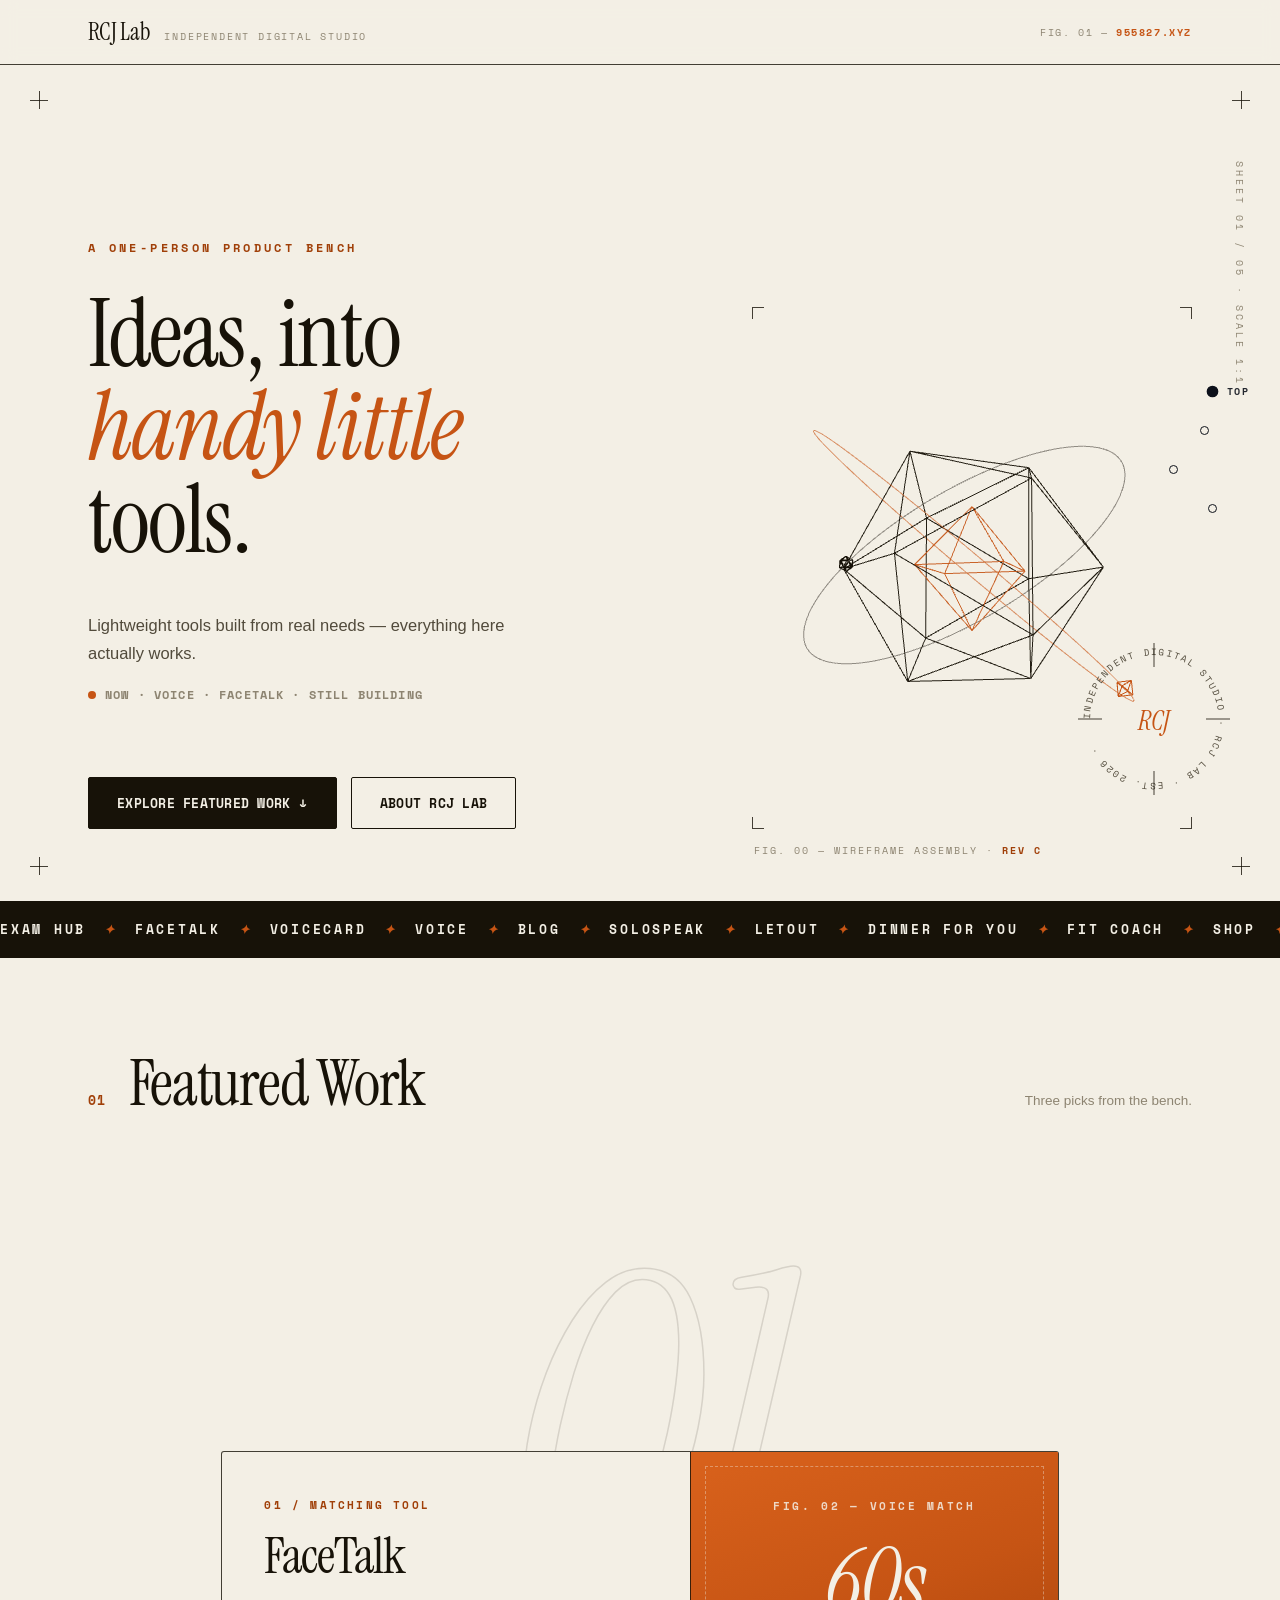
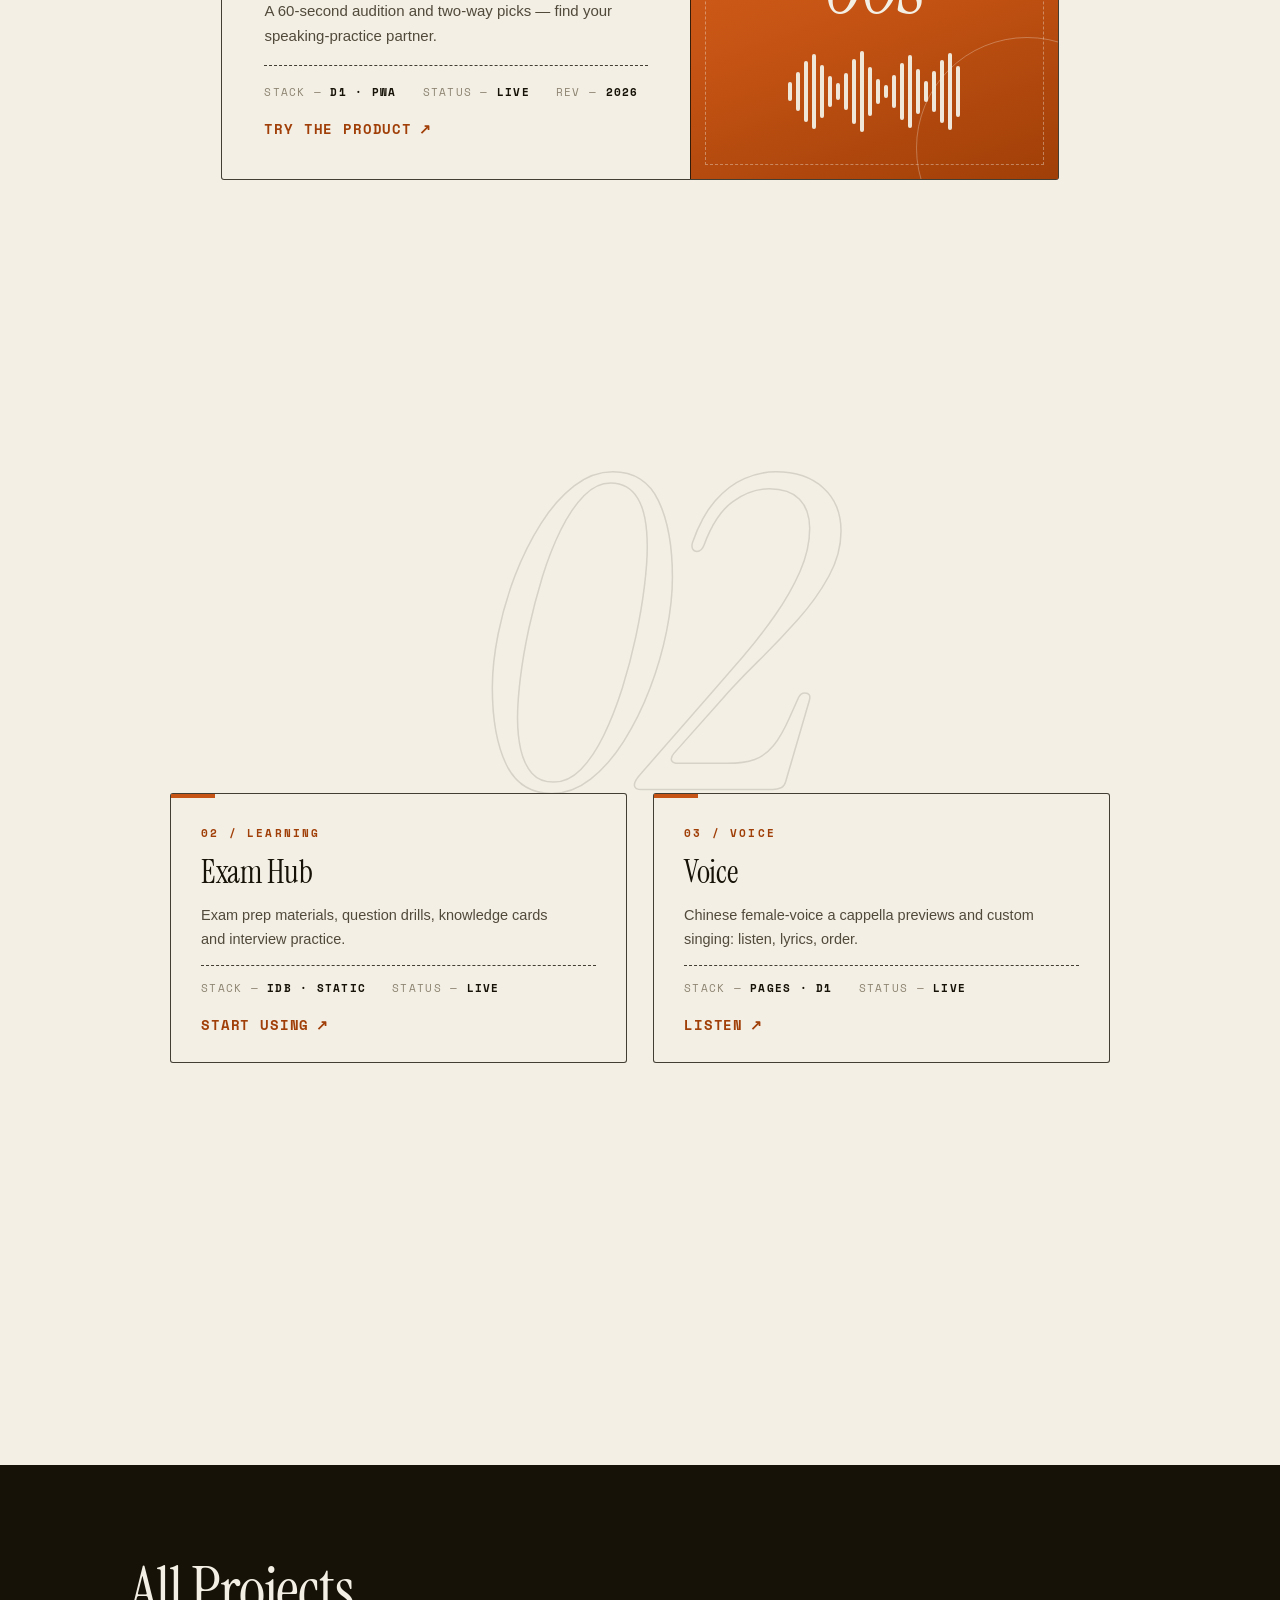
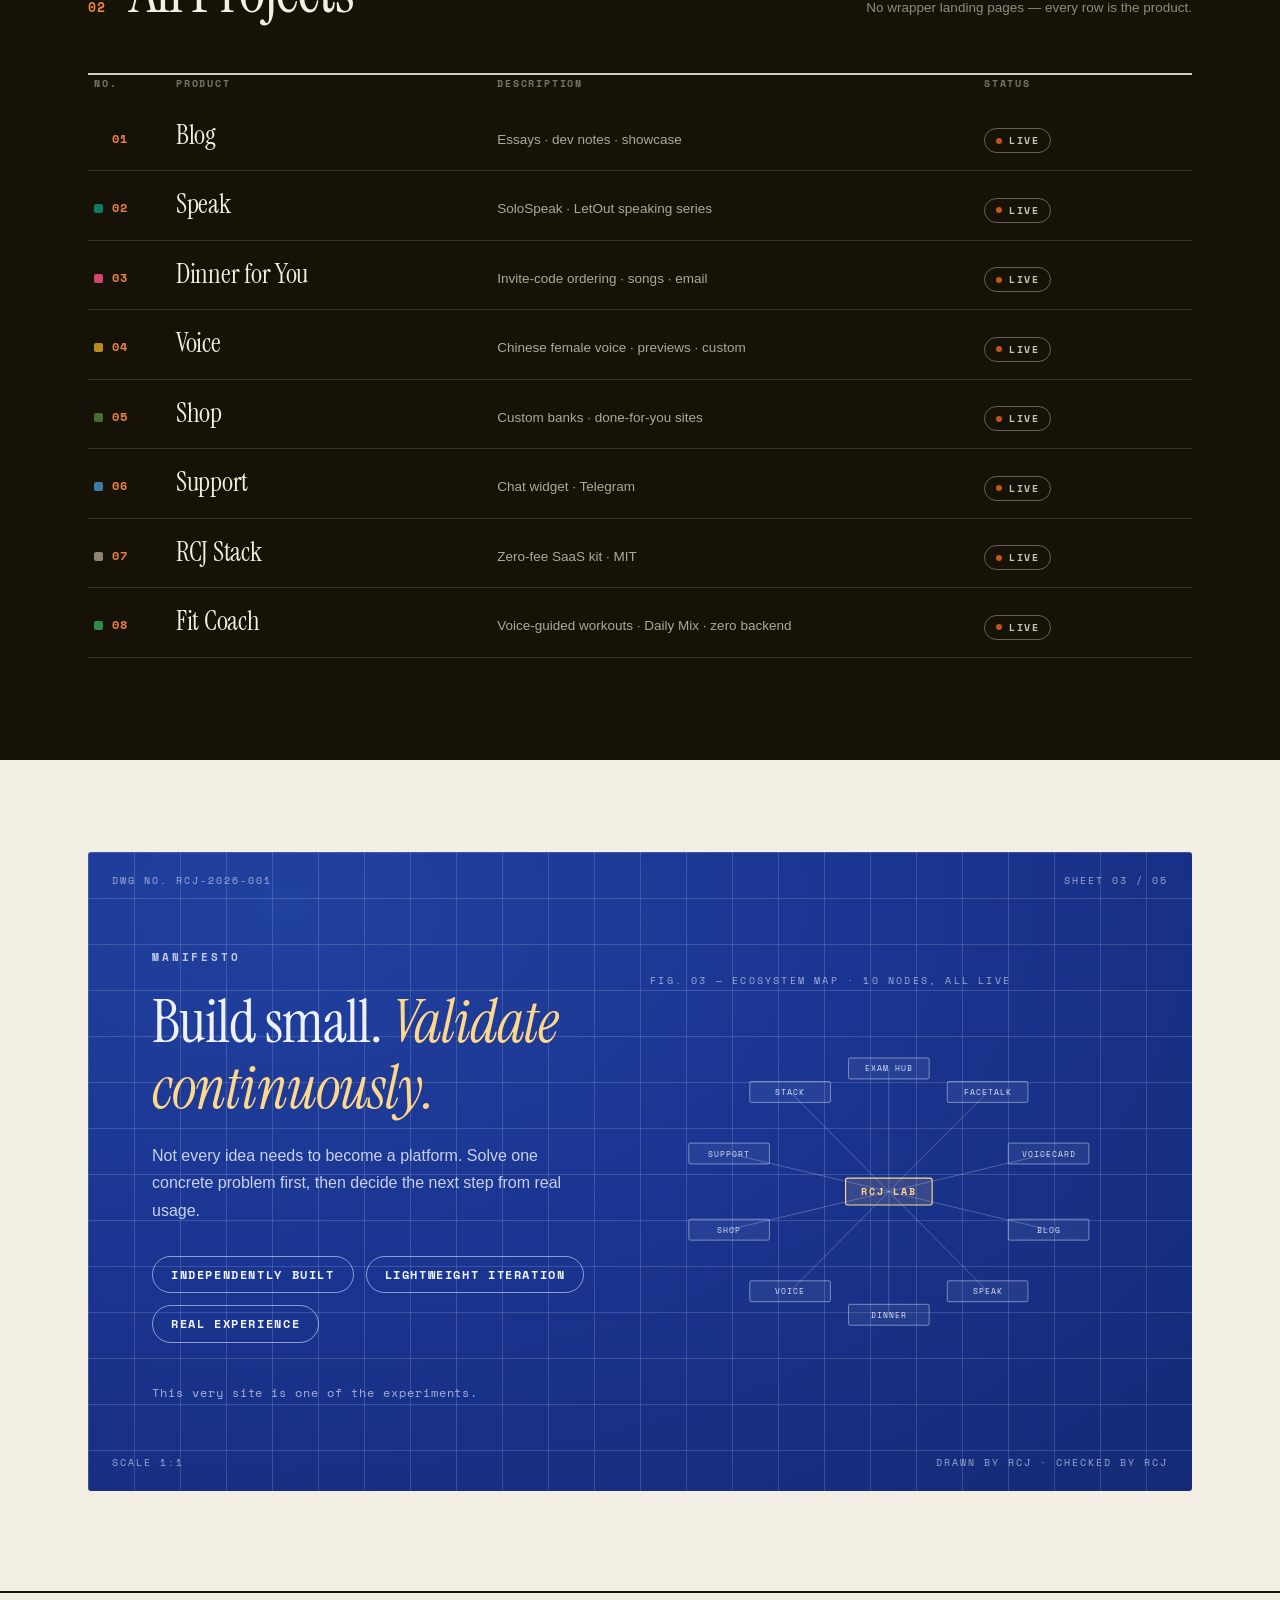
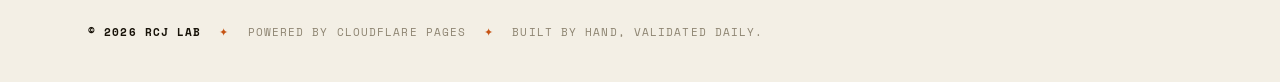
==== commit 586ff61a: "Remove redundant Exam Hub, FaceTalk, voicecard rows from All Projects table" ====
--- a/index.html
+++ b/index.html
@@ -748,78 +748,57 @@
           <div class="bom-head reveal" aria-hidden="true">
             <span>No.</span><span>Product</span><span class="h-desc">Description</span><span class="h-status">Status</span><span></span>
           </div>
-          <a class="bom-row reveal" href="https://exam.955827.xyz" target="_blank" rel="noopener">
-            <span class="bom-no" style="--c:#c65414"><i aria-hidden="true"></i>01</span>
-            <span class="bom-name">Exam Hub</span>
-            <span class="bom-desc" data-i18n="pExam">Bank · cards · interview · tutorials</span>
-            <span class="bom-status"><i aria-hidden="true"></i>LIVE</span>
-            <span class="bom-arr" aria-hidden="true">→</span>
-          </a>
-          <a class="bom-row reveal" href="https://facetalk.955827.xyz" target="_blank" rel="noopener">
-            <span class="bom-no" style="--c:#1a3591"><i aria-hidden="true"></i>02</span>
-            <span class="bom-name">FaceTalk</span>
-            <span class="bom-desc" data-i18n="pFace">60s audition · mutual match · burn after reading</span>
-            <span class="bom-status"><i aria-hidden="true"></i>LIVE</span>
-            <span class="bom-arr" aria-hidden="true">→</span>
-          </a>
-          <a class="bom-row reveal" href="https://card.955827.xyz" target="_blank" rel="noopener">
-            <span class="bom-no" style="--c:#7c5cbf"><i aria-hidden="true"></i>03</span>
-            <span class="bom-name">voicecard</span>
-            <span class="bom-desc" data-i18n="pCard">Record a voice clip → link → resume</span>
-            <span class="bom-status"><i aria-hidden="true"></i>LIVE</span>
-            <span class="bom-arr" aria-hidden="true">→</span>
-          </a>
           <a class="bom-row reveal" href="https://blog.955827.xyz" target="_blank" rel="noopener">
-            <span class="bom-no" style="--c:#171208"><i aria-hidden="true"></i>04</span>
+            <span class="bom-no" style="--c:#171208"><i aria-hidden="true"></i>01</span>
             <span class="bom-name">Blog</span>
             <span class="bom-desc" data-i18n="pBlog">Essays · dev notes · showcase</span>
             <span class="bom-status"><i aria-hidden="true"></i>LIVE</span>
             <span class="bom-arr" aria-hidden="true">→</span>
           </a>
           <a class="bom-row reveal" href="https://speak.955827.xyz" target="_blank" rel="noopener">
-            <span class="bom-no" style="--c:#0e7a5f"><i aria-hidden="true"></i>05</span>
+            <span class="bom-no" style="--c:#0e7a5f"><i aria-hidden="true"></i>02</span>
             <span class="bom-name">Speak</span>
             <span class="bom-desc" data-i18n="pSpeak">SoloSpeak · LetOut speaking series</span>
             <span class="bom-status"><i aria-hidden="true"></i>LIVE</span>
             <span class="bom-arr" aria-hidden="true">→</span>
           </a>
           <a class="bom-row reveal" href="https://dinner.955827.xyz" target="_blank" rel="noopener">
-            <span class="bom-no" style="--c:#d4456e"><i aria-hidden="true"></i>06</span>
+            <span class="bom-no" style="--c:#d4456e"><i aria-hidden="true"></i>03</span>
             <span class="bom-name">Dinner for You</span>
             <span class="bom-desc" data-i18n="pDinner">Invite-code ordering · songs · email</span>
             <span class="bom-status"><i aria-hidden="true"></i>LIVE</span>
             <span class="bom-arr" aria-hidden="true">→</span>
           </a>
           <a class="bom-row reveal" href="https://voice.955827.xyz" target="_blank" rel="noopener">
-            <span class="bom-no" style="--c:#b98a1f"><i aria-hidden="true"></i>07</span>
+            <span class="bom-no" style="--c:#b98a1f"><i aria-hidden="true"></i>04</span>
             <span class="bom-name">Voice</span>
             <span class="bom-desc" data-i18n="pVoice">Chinese female voice · previews · custom</span>
             <span class="bom-status"><i aria-hidden="true"></i>LIVE</span>
             <span class="bom-arr" aria-hidden="true">→</span>
           </a>
           <a class="bom-row reveal" href="https://shop.955827.xyz" target="_blank" rel="noopener">
-            <span class="bom-no" style="--c:#4a6b2f"><i aria-hidden="true"></i>08</span>
+            <span class="bom-no" style="--c:#4a6b2f"><i aria-hidden="true"></i>05</span>
             <span class="bom-name">Shop</span>
             <span class="bom-desc" data-i18n="pShop">Custom banks · done-for-you sites</span>
             <span class="bom-status"><i aria-hidden="true"></i>LIVE</span>
             <span class="bom-arr" aria-hidden="true">→</span>
           </a>
           <a class="bom-row reveal" href="https://support.955827.xyz" target="_blank" rel="noopener">
-            <span class="bom-no" style="--c:#3a7ca5"><i aria-hidden="true"></i>09</span>
+            <span class="bom-no" style="--c:#3a7ca5"><i aria-hidden="true"></i>06</span>
             <span class="bom-name">Support</span>
             <span class="bom-desc" data-i18n="pSupport">Chat widget · Telegram</span>
             <span class="bom-status"><i aria-hidden="true"></i>LIVE</span>
             <span class="bom-arr" aria-hidden="true">→</span>
           </a>
           <a class="bom-row reveal" href="https://rcj-stack-9xe.pages.dev" target="_blank" rel="noopener">
-            <span class="bom-no" style="--c:#8d8471"><i aria-hidden="true"></i>10</span>
+            <span class="bom-no" style="--c:#8d8471"><i aria-hidden="true"></i>07</span>
             <span class="bom-name">RCJ Stack</span>
             <span class="bom-desc" data-i18n="pStack">Zero-fee SaaS kit · MIT</span>
             <span class="bom-status"><i aria-hidden="true"></i>LIVE</span>
             <span class="bom-arr" aria-hidden="true">→</span>
           </a>
           <a class="bom-row reveal" href="https://fit.955827.xyz" target="_blank" rel="noopener">
-            <span class="bom-no" style="--c:#2f8a4d"><i aria-hidden="true"></i>11</span>
+            <span class="bom-no" style="--c:#2f8a4d"><i aria-hidden="true"></i>08</span>
             <span class="bom-name">Fit Coach</span>
             <span class="bom-desc" data-i18n="pFit">Voice-guided workouts · Daily Mix · zero backend</span>
             <span class="bom-status"><i aria-hidden="true"></i>LIVE</span>
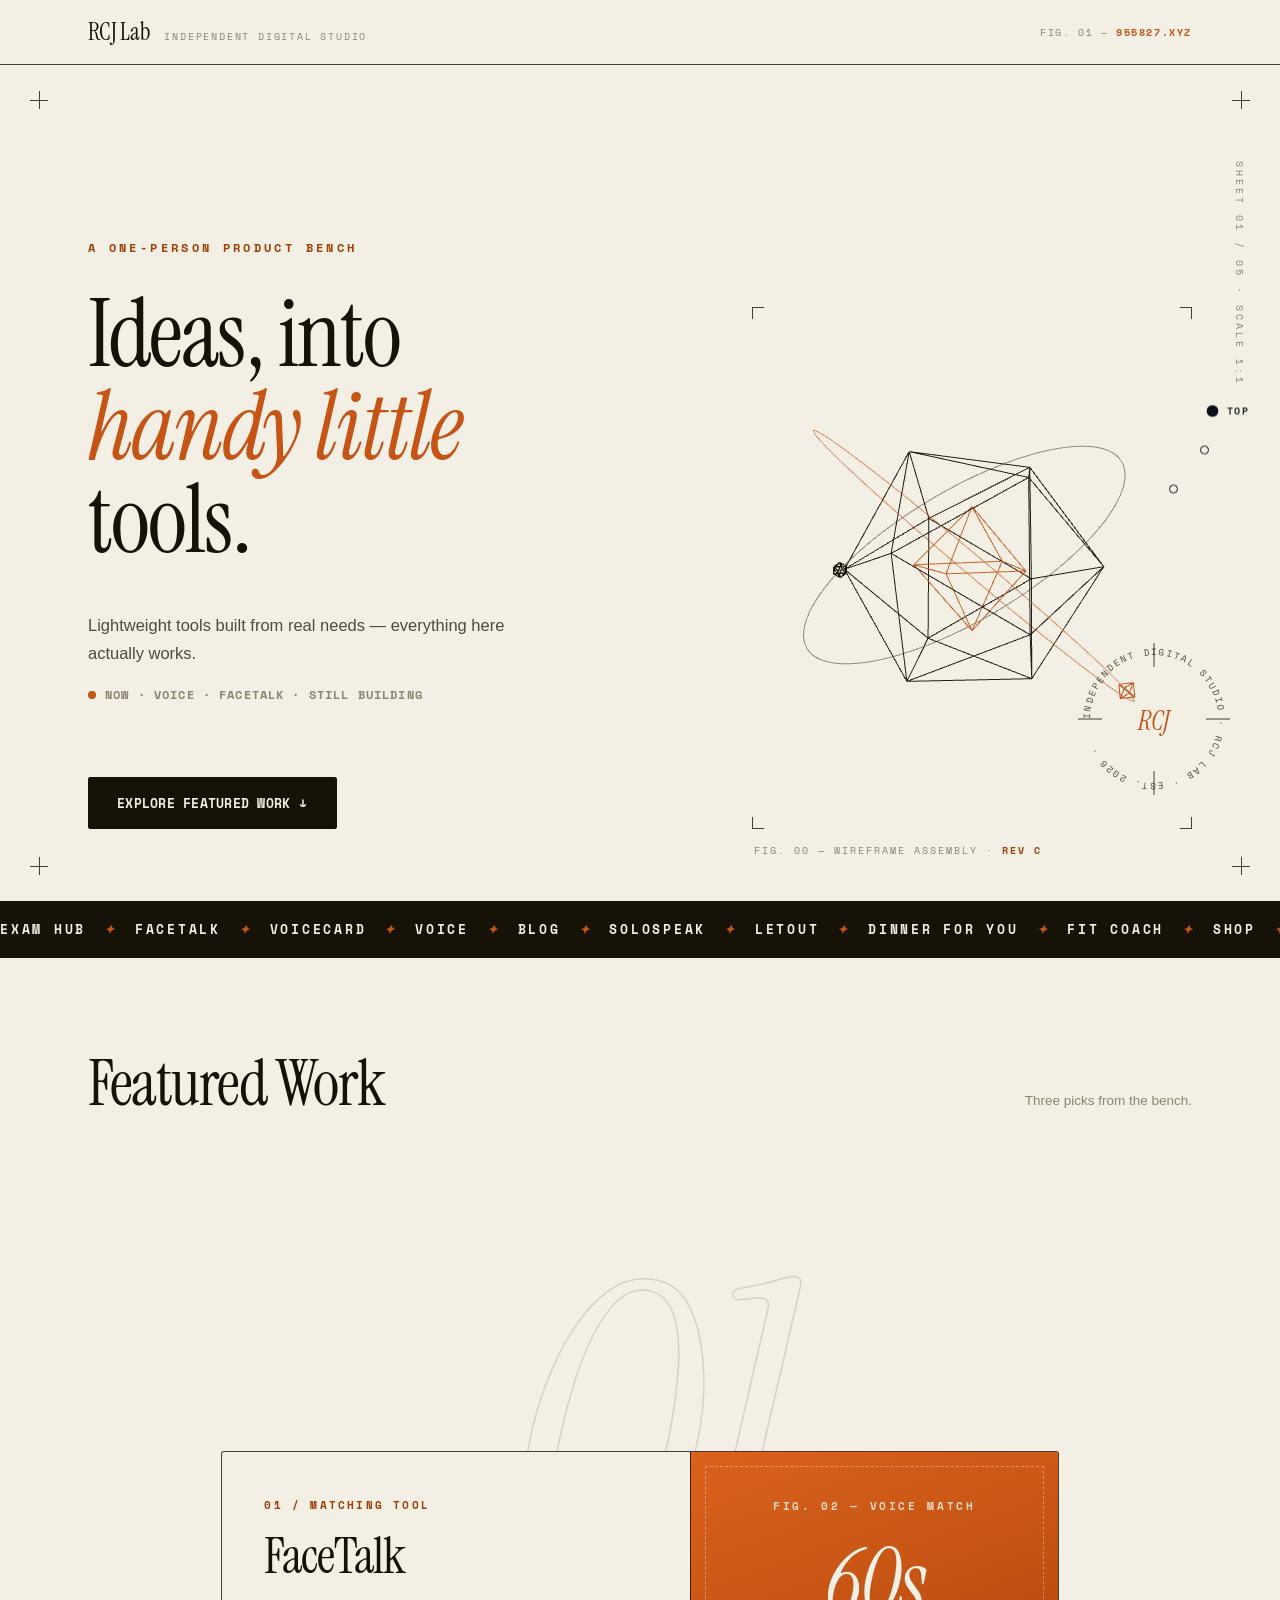
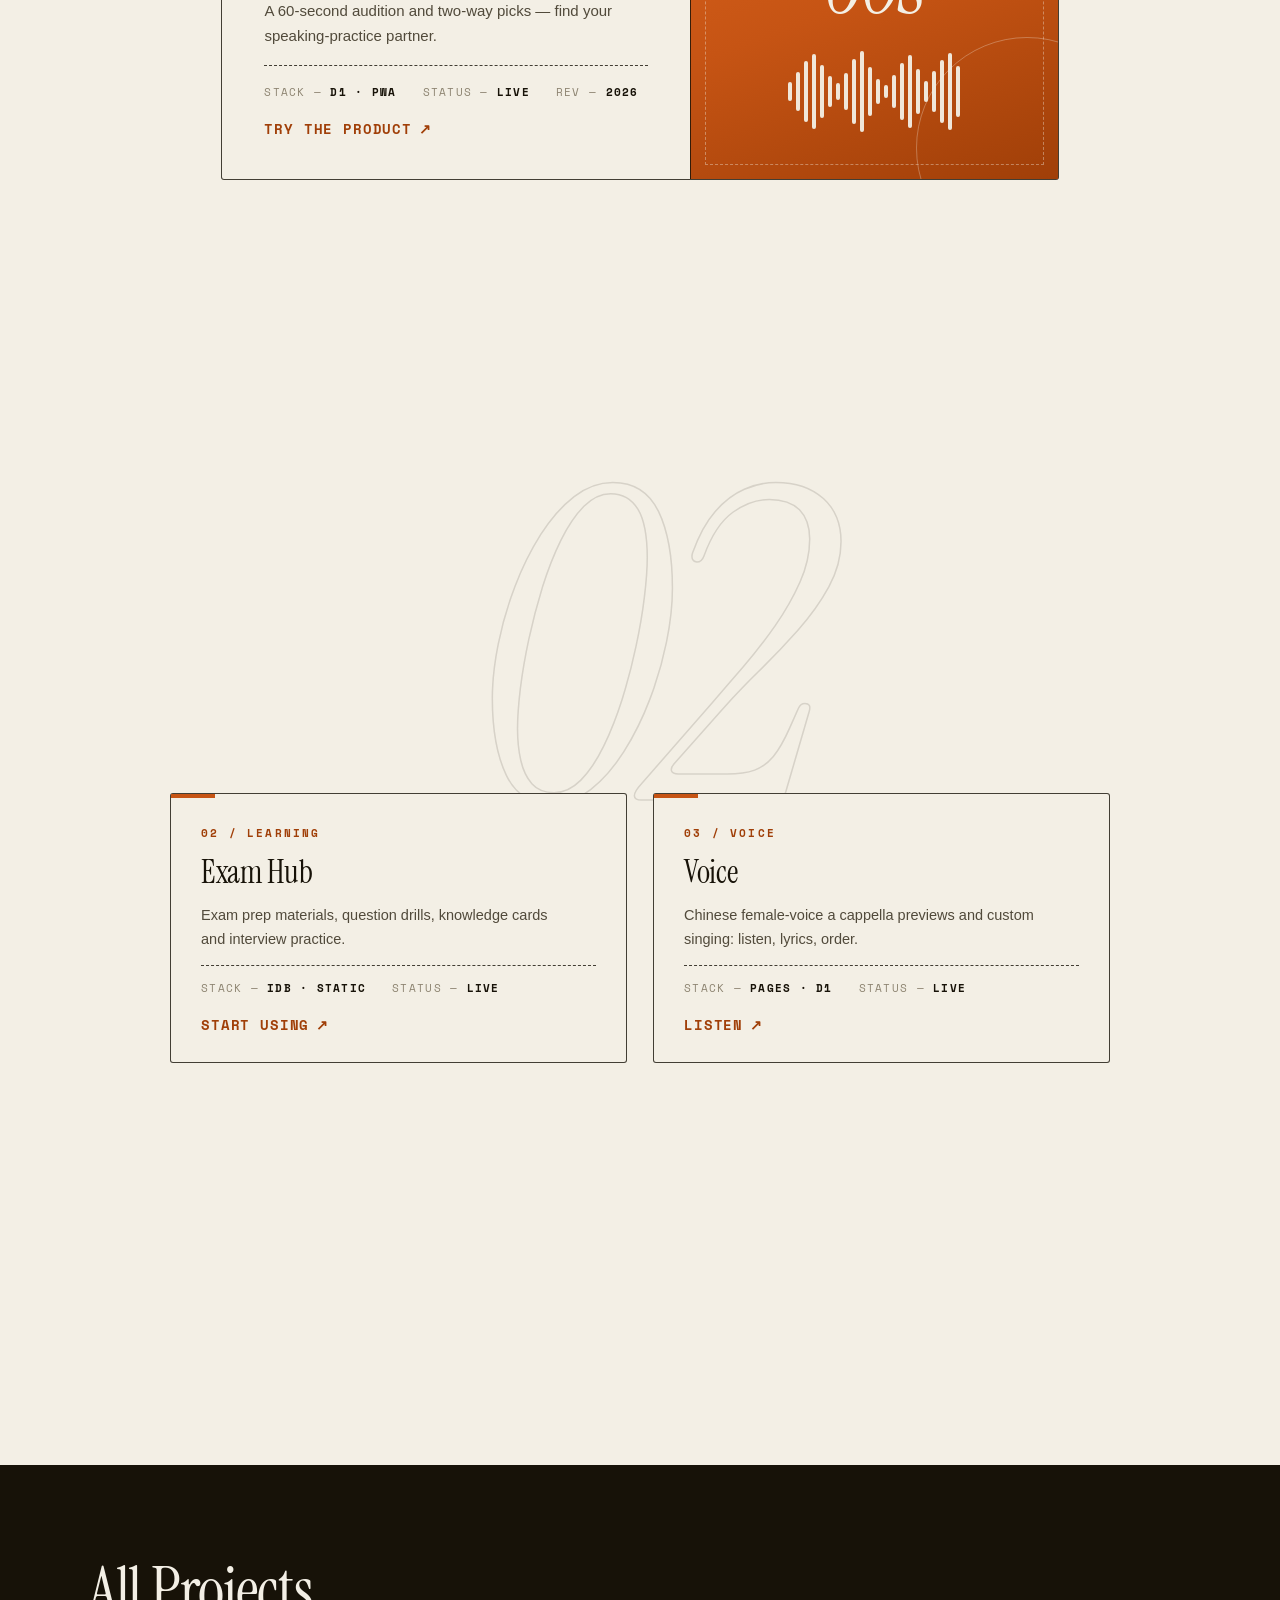
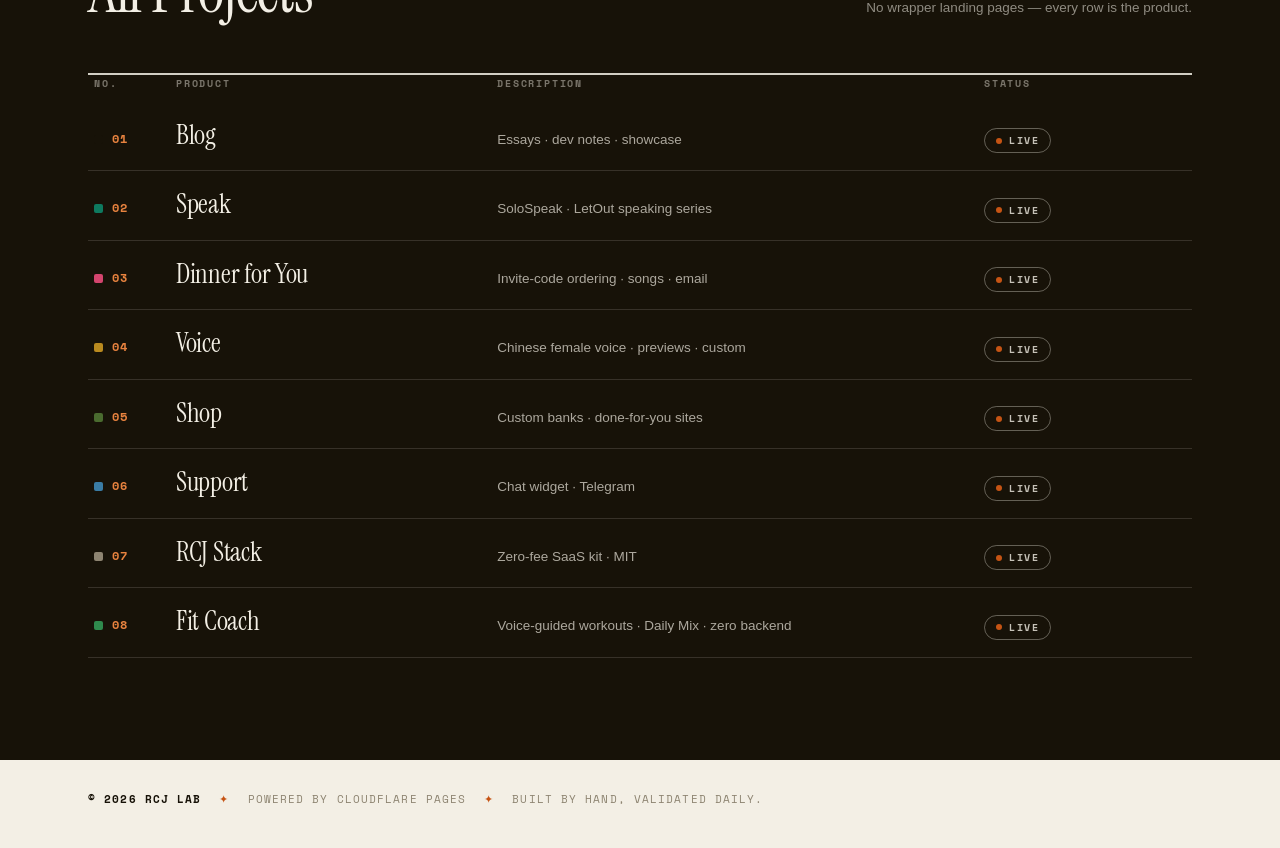
==== commit ae0262af: "Remove section numbers 01/02 and delete Lab manifesto section" ====
--- a/index.html
+++ b/index.html
@@ -596,7 +596,6 @@
     <a href="#top"><span class="dot-label">Top</span><i aria-hidden="true"></i></a>
     <a href="#work"><span class="dot-label">Work</span><i aria-hidden="true"></i></a>
     <a href="#projects"><span class="dot-label">Projects</span><i aria-hidden="true"></i></a>
-    <a href="#lab"><span class="dot-label">Lab</span><i aria-hidden="true"></i></a>
   </nav>
 
   <!-- ============== Hero：图纸桌 ============== -->
@@ -618,7 +617,6 @@
           </div>
           <div class="hero-ctas">
             <a class="btn btn-primary" href="#work"><span data-i18n="ctaWork">Explore featured work</span><span class="arr" aria-hidden="true">↓</span></a>
-            <a class="btn btn-ghost" href="#lab"><span data-i18n="ctaLab">About RCJ Lab</span></a>
           </div>
         </div>
       </div>
@@ -674,7 +672,6 @@
     <section class="section" id="work">
       <div class="container">
         <header class="sec-head reveal">
-          <span class="sec-num" aria-hidden="true">01</span>
           <h2 class="sec-title" data-i18n="featTitle">Featured Work</h2>
           <p class="sec-sub" data-i18n="featSub">Three picks from the bench.</p>
         </header>
@@ -739,7 +736,6 @@
     <section class="section" id="projects">
       <div class="container">
         <header class="sec-head reveal">
-          <span class="sec-num" aria-hidden="true">02</span>
           <h2 class="sec-title" data-i18n="allTitle">All Projects</h2>
           <p class="sec-sub" data-i18n="allSub">No wrapper landing pages — every row is the product.</p>
         </header>
@@ -808,66 +804,6 @@
       </div>
     </section>
 
-    <!-- ============== 03 · 蓝晒图宣言 ============== -->
-    <section class="section" id="lab">
-      <div class="container">
-        <div class="blueprint reveal">
-          <span class="bp-meta tl" aria-hidden="true">DWG NO. RCJ-2026-001</span>
-          <span class="bp-meta tr" aria-hidden="true">SHEET 03 / 05</span>
-          <span class="bp-meta bl" aria-hidden="true">SCALE 1:1</span>
-          <span class="bp-meta br" aria-hidden="true">DRAWN BY RCJ · CHECKED BY RCJ</span>
-
-          <div class="bp-grid">
-            <div class="bp-copy">
-              <p class="bp-eyebrow" data-i18n="labEyebrow">Manifesto</p>
-              <p class="bp-big" data-i18n="aboutBig">Build small. <em>Validate continuously.</em></p>
-              <p class="bp-body" data-i18n="aboutBody">Not every idea needs to become a platform. Solve one concrete problem first, then decide the next step from real usage.</p>
-              <ul class="bp-tags">
-                <li data-i18n="aboutTag1">Independently built</li>
-                <li data-i18n="aboutTag2">Lightweight iteration</li>
-                <li data-i18n="aboutTag3">Real experience</li>
-              </ul>
-              <p class="bp-note" data-i18n="siteNote">This very site is one of the experiments.</p>
-            </div>
-
-            <div class="bp-map">
-              <p class="bp-map-label">Fig. 03 — Ecosystem Map · 10 nodes, all live</p>
-              <!-- 产品生态蓝图：中枢节点 RCJ LAB + 10 个产品节点（可点击直达），中枢定位的图纸表达 -->
-              <svg viewBox="0 0 640 500" role="img" aria-label="RCJ product ecosystem map">
-                <g class="bp-links">
-                  <line pathLength="1" x1="320" y1="250" x2="320"   y2="85"  />
-                  <line pathLength="1" x1="320" y1="250" x2="452.3" y2="116.5"/>
-                  <line pathLength="1" x1="320" y1="250" x2="534"   y2="199" />
-                  <line pathLength="1" x1="320" y1="250" x2="534"   y2="301" />
-                  <line pathLength="1" x1="320" y1="250" x2="452.3" y2="383.5"/>
-                  <line pathLength="1" x1="320" y1="250" x2="320"   y2="415" />
-                  <line pathLength="1" x1="320" y1="250" x2="187.7" y2="383.5"/>
-                  <line pathLength="1" x1="320" y1="250" x2="106"   y2="301" />
-                  <line pathLength="1" x1="320" y1="250" x2="106"   y2="199" />
-                  <line pathLength="1" x1="320" y1="250" x2="187.7" y2="116.5"/>
-                </g>
-                <g class="bp-nodes">
-                  <a href="https://exam.955827.xyz" target="_blank" rel="noopener"><rect x="266" y="71" width="108" height="28" rx="2"/><text x="320" y="89" text-anchor="middle">EXAM HUB</text></a>
-                  <a href="https://facetalk.955827.xyz" target="_blank" rel="noopener"><rect x="398.3" y="102.5" width="108" height="28" rx="2"/><text x="452.3" y="120.5" text-anchor="middle">FACETALK</text></a>
-                  <a href="https://card.955827.xyz" target="_blank" rel="noopener"><rect x="480" y="185" width="108" height="28" rx="2"/><text x="534" y="203" text-anchor="middle">VOICECARD</text></a>
-                  <a href="https://blog.955827.xyz" target="_blank" rel="noopener"><rect x="480" y="287" width="108" height="28" rx="2"/><text x="534" y="305" text-anchor="middle">BLOG</text></a>
-                  <a href="https://speak.955827.xyz" target="_blank" rel="noopener"><rect x="398.3" y="369.5" width="108" height="28" rx="2"/><text x="452.3" y="387.5" text-anchor="middle">SPEAK</text></a>
-                  <a href="https://dinner.955827.xyz" target="_blank" rel="noopener"><rect x="266" y="401" width="108" height="28" rx="2"/><text x="320" y="419" text-anchor="middle">DINNER</text></a>
-                  <a href="https://voice.955827.xyz" target="_blank" rel="noopener"><rect x="133.7" y="369.5" width="108" height="28" rx="2"/><text x="187.7" y="387.5" text-anchor="middle">VOICE</text></a>
-                  <a href="https://shop.955827.xyz" target="_blank" rel="noopener"><rect x="52" y="287" width="108" height="28" rx="2"/><text x="106" y="305" text-anchor="middle">SHOP</text></a>
-                  <a href="https://support.955827.xyz" target="_blank" rel="noopener"><rect x="52" y="185" width="108" height="28" rx="2"/><text x="106" y="203" text-anchor="middle">SUPPORT</text></a>
-                  <a href="https://rcj-stack-9xe.pages.dev" target="_blank" rel="noopener"><rect x="133.7" y="102.5" width="108" height="28" rx="2"/><text x="187.7" y="120.5" text-anchor="middle">STACK</text></a>
-                </g>
-                <g class="bp-core">
-                  <rect x="262" y="232" width="116" height="36" rx="3"/>
-                  <text x="320" y="255" text-anchor="middle">RCJ LAB</text>
-                </g>
-              </svg>
-            </div>
-          </div>
-        </div>
-      </div>
-    </section>
   </main>
 
   <!-- ============== 页脚（链接克制：0 链接） ============== -->
